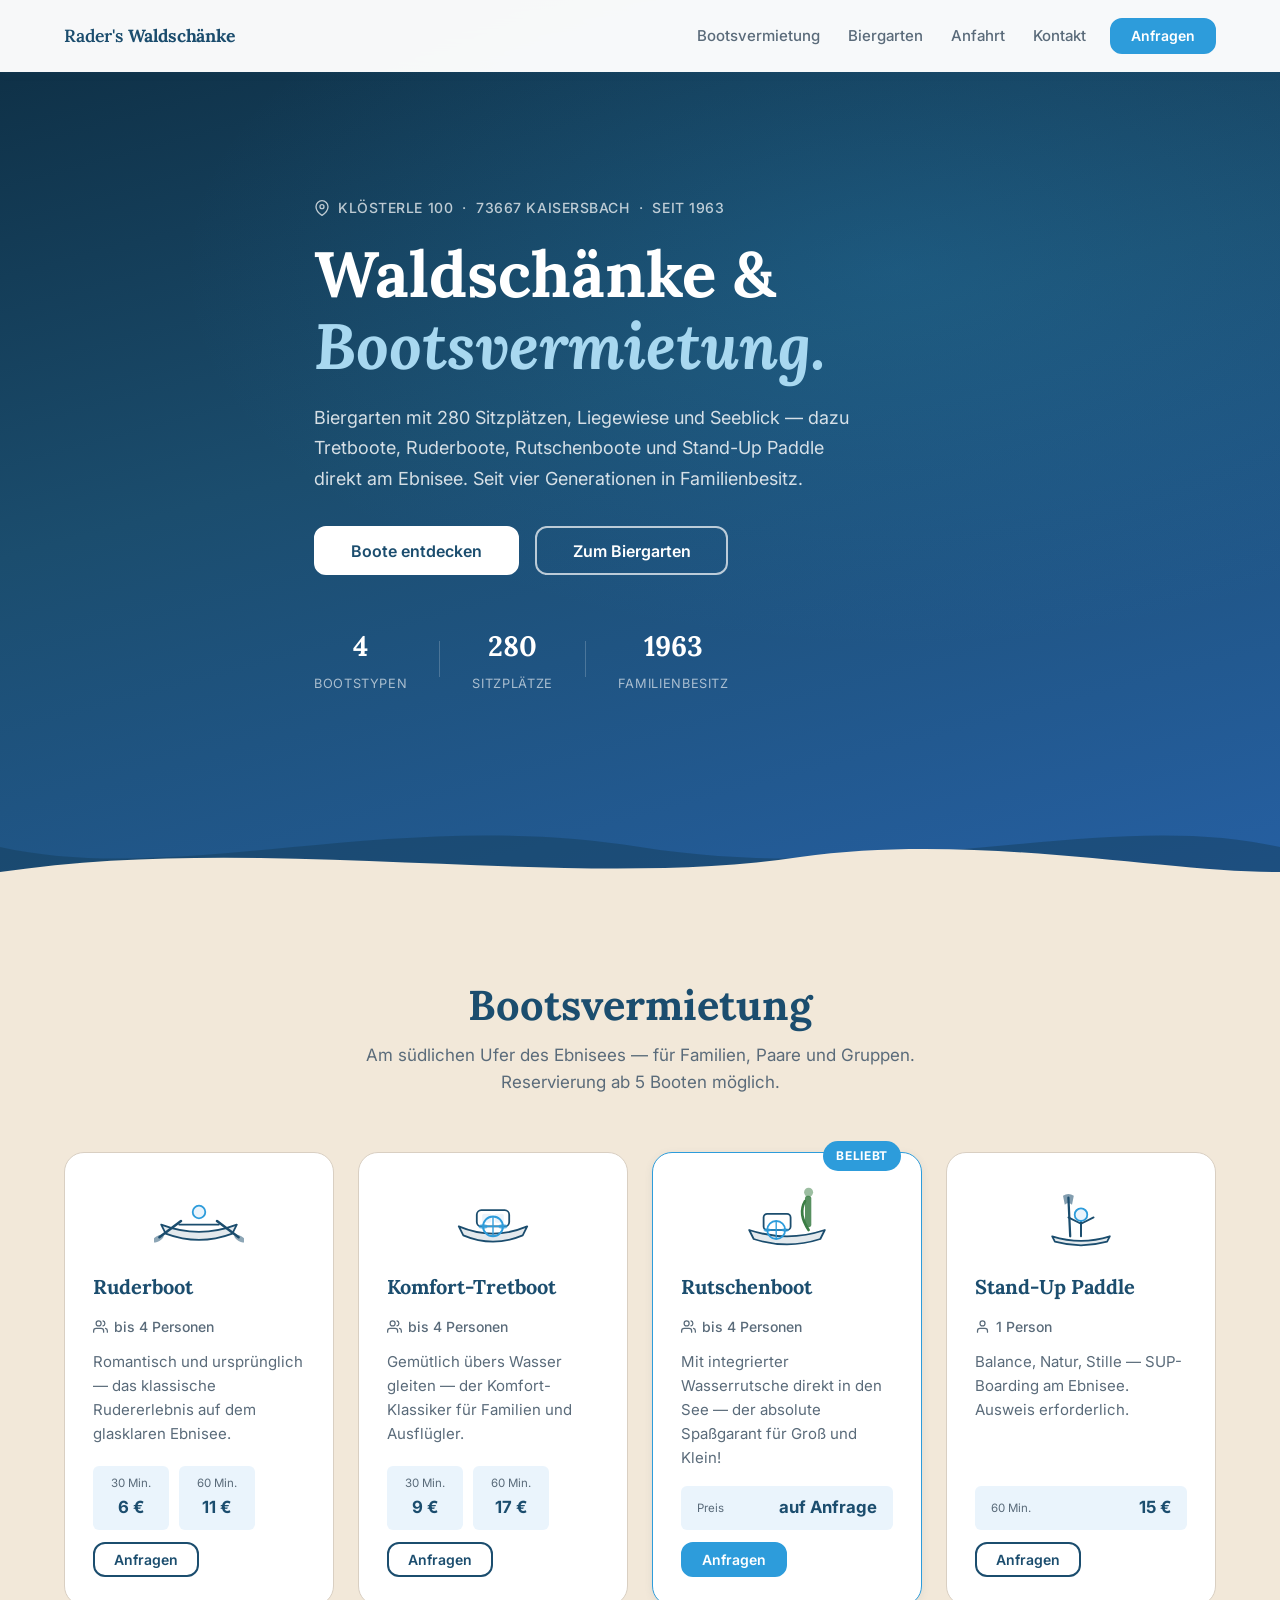
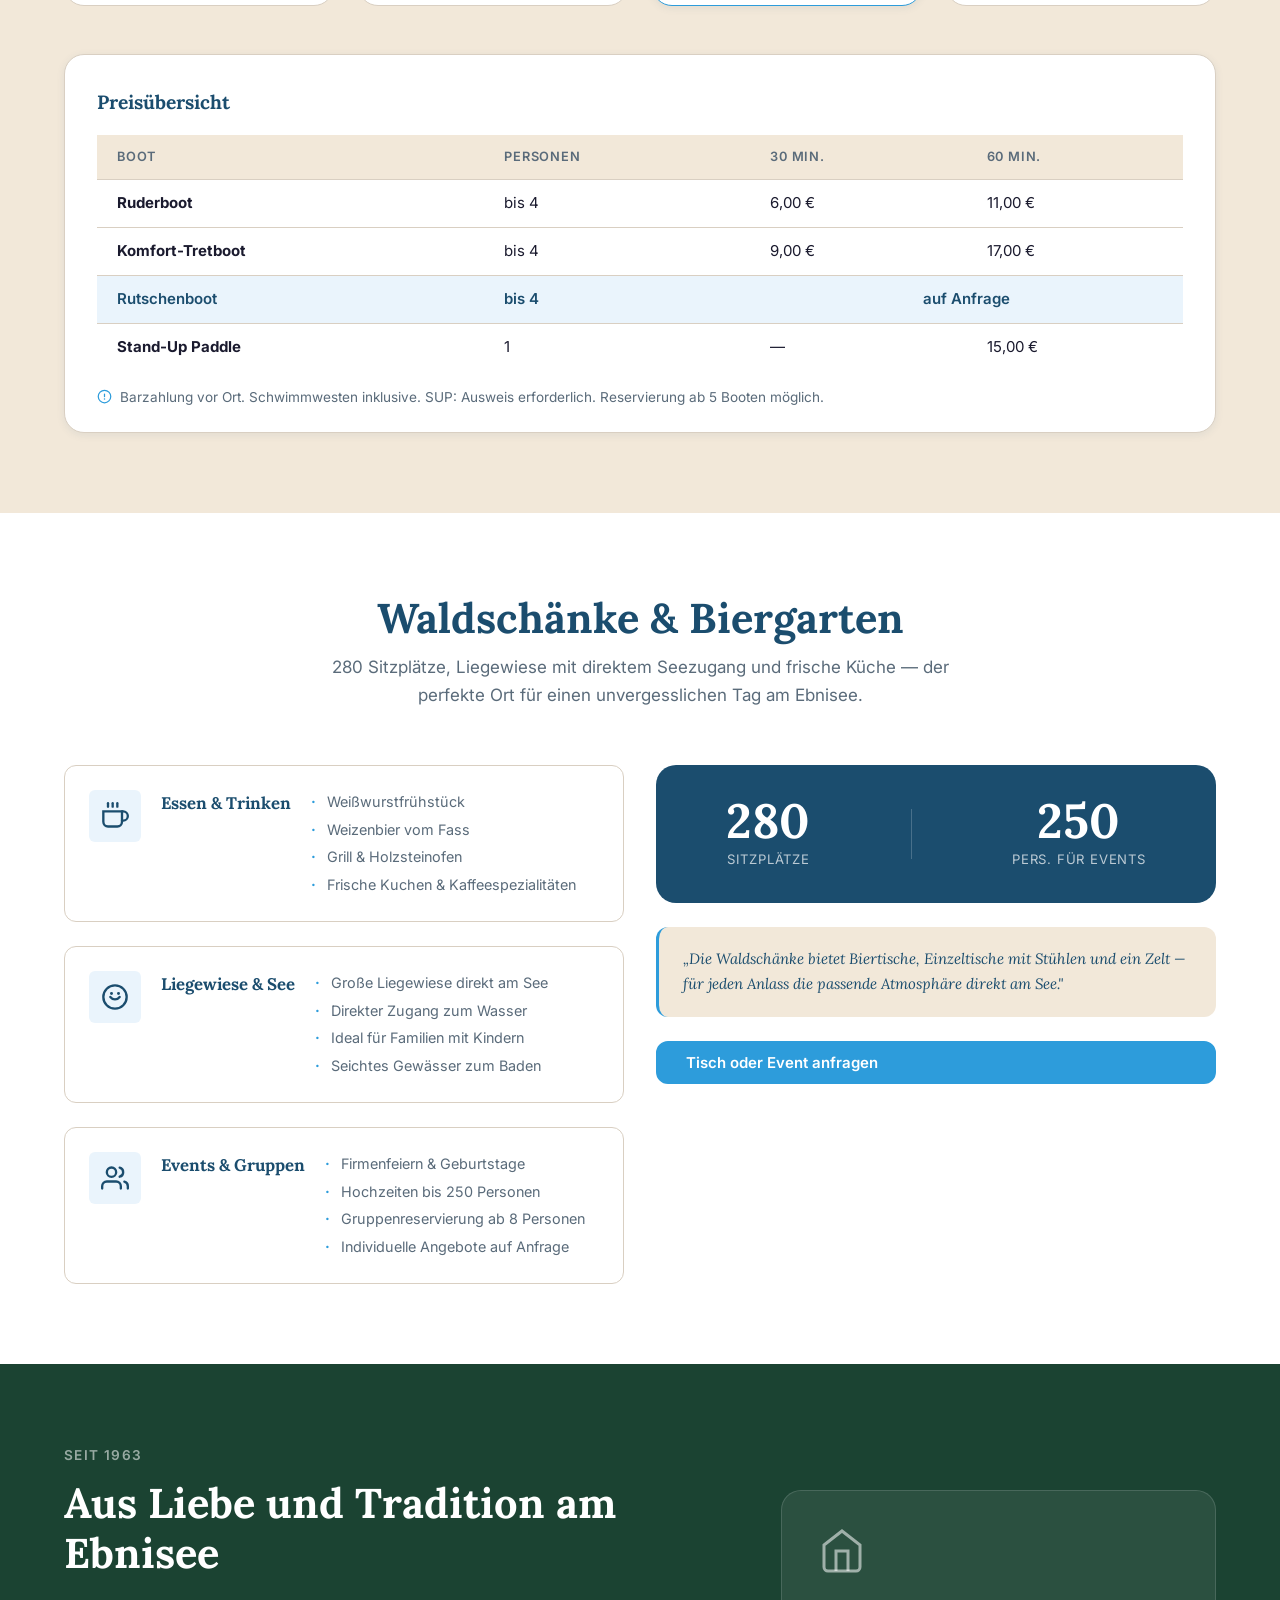
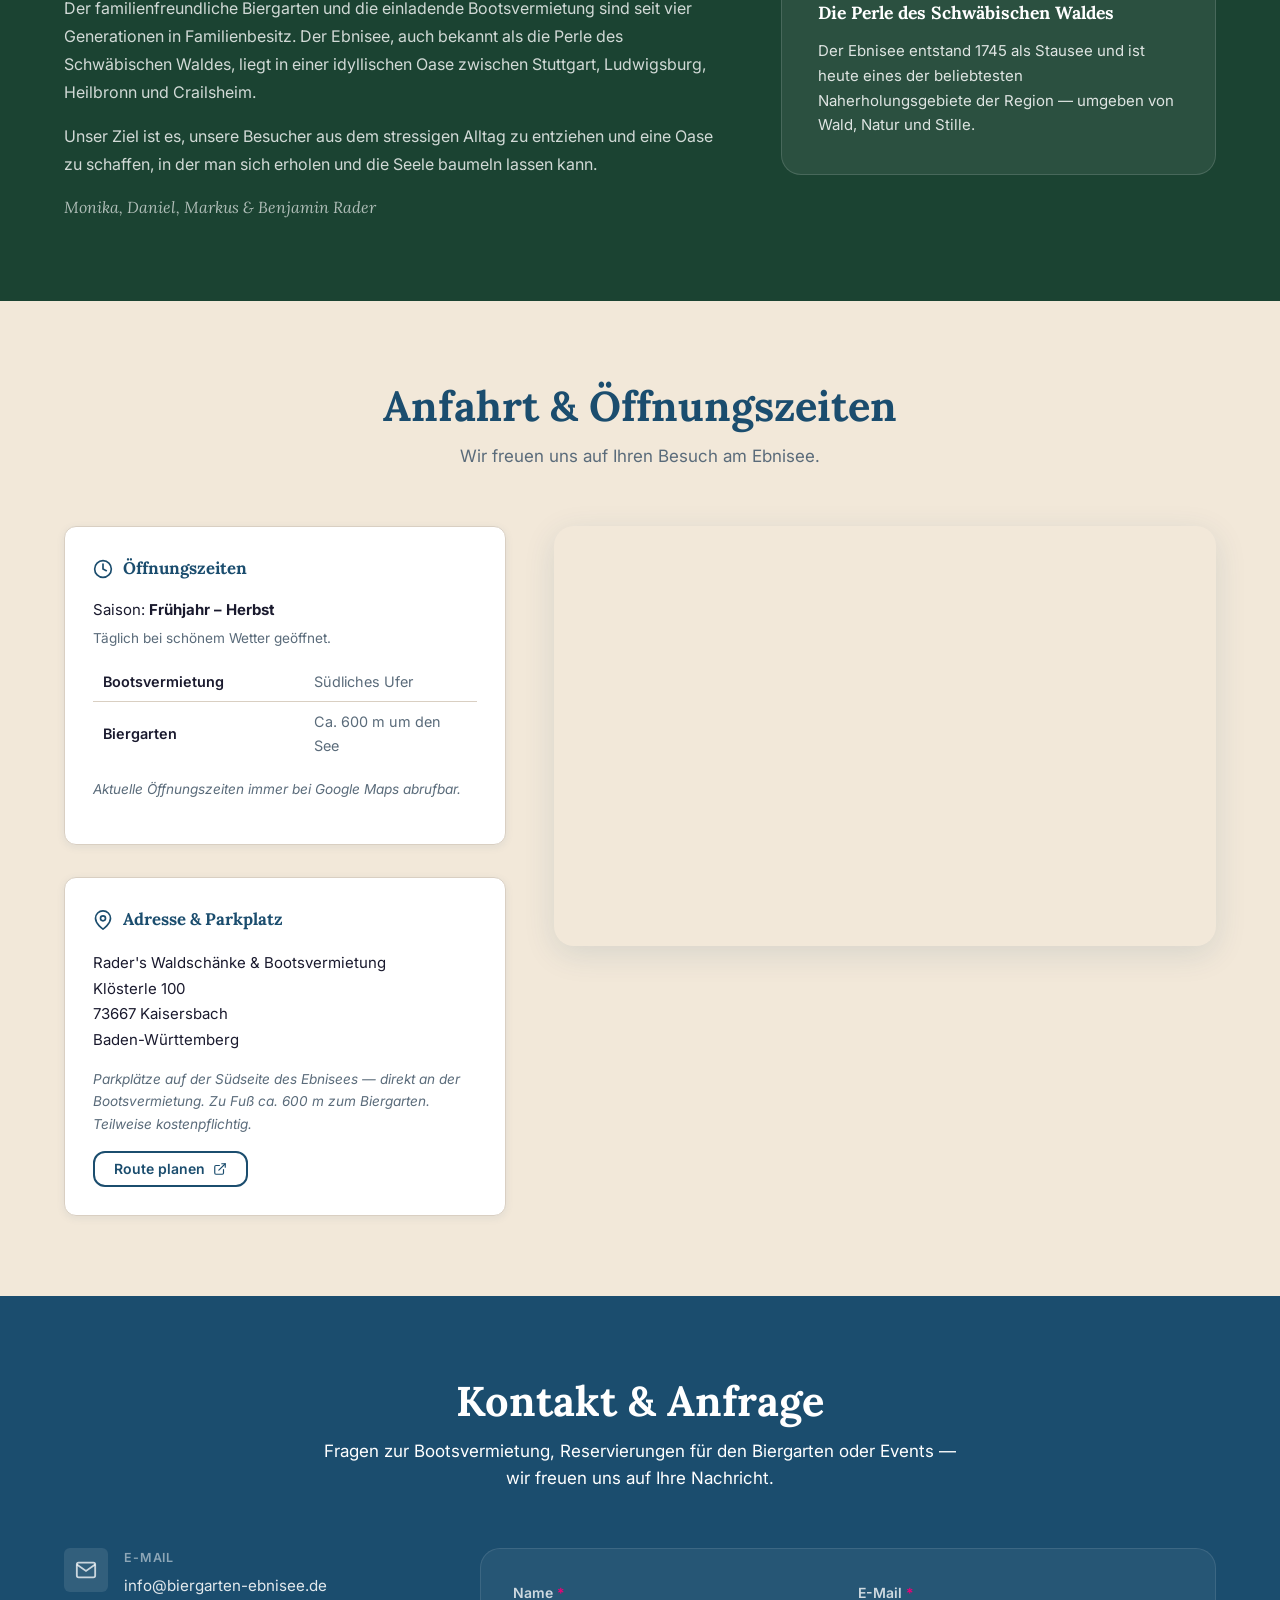
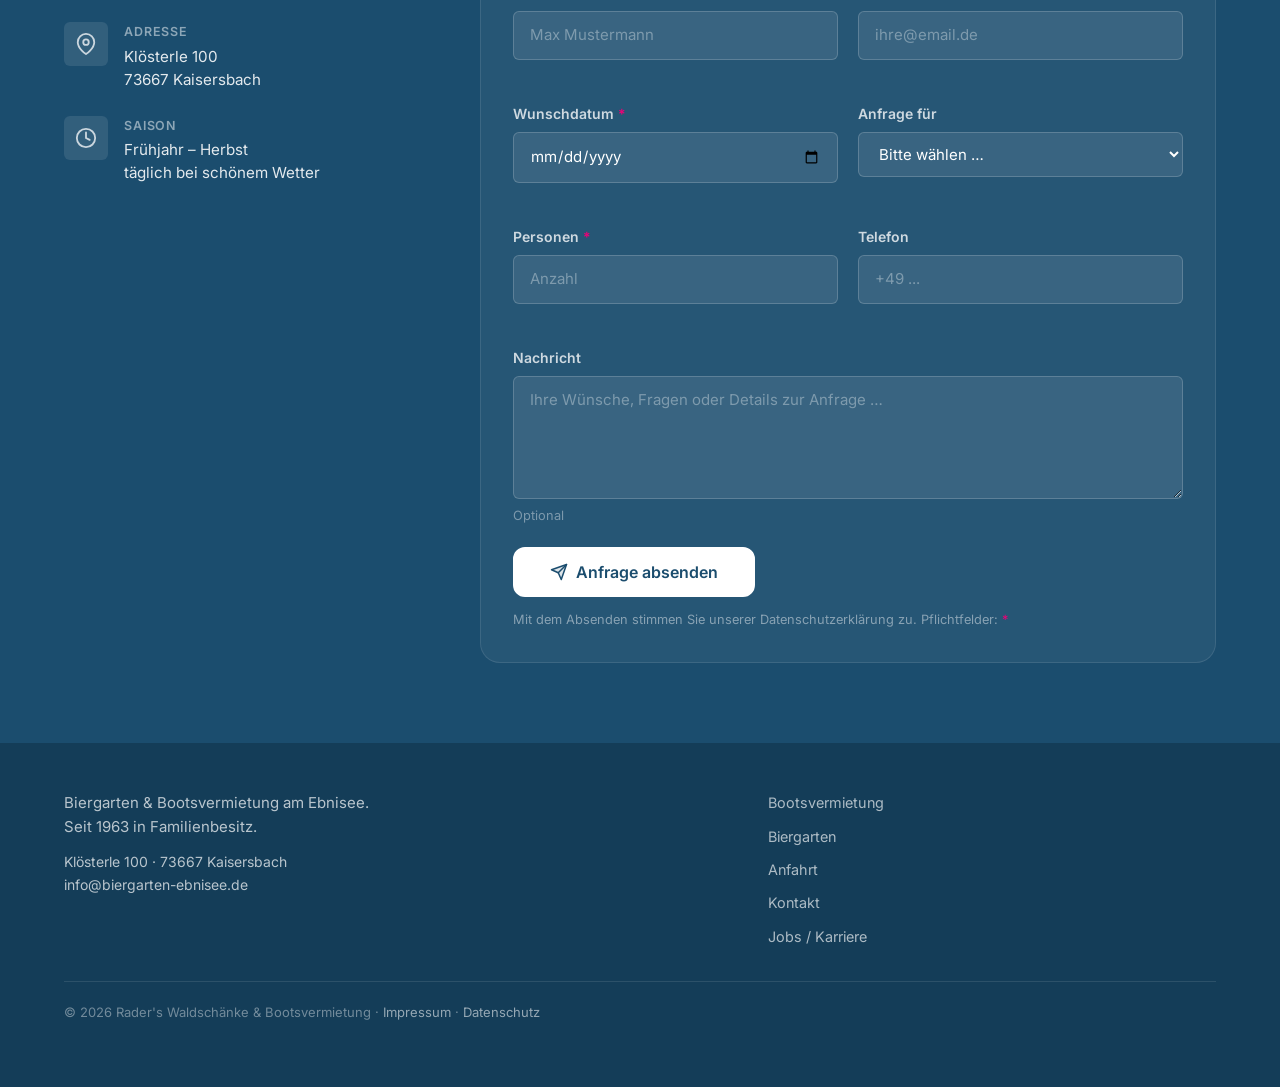
==== index.html @ 09e356d9 "Rebrand to Rader's Waldschaenke & Bootsvermietung with real business data - Update name, address (Kl" ====
<!DOCTYPE html>
<html lang="de">
<head>
  <meta charset="UTF-8">
  <meta name="viewport" content="width=device-width, initial-scale=1.0">
  <meta name="description" content="Rader's Waldschänke & Bootsvermietung am Ebnisee in Kaisersbach – Biergarten, Tretboote, Ruderboote, Rutschenboote und Stand-Up Paddle. Familienbesitz seit 1963.">
  <title>Rader's Waldschänke &amp; Bootsvermietung – Ebnisee Kaisersbach</title>

  <link rel="preconnect" href="https://fonts.googleapis.com">
  <link rel="preconnect" href="https://fonts.gstatic.com" crossorigin>
  <link href="https://fonts.googleapis.com/css2?family=Lora:ital,wght@0,400;0,600;0,700;1,400;1,600&family=Inter:wght@400;500;600&display=swap" rel="stylesheet">

  <link rel="stylesheet" href="css/style.css">

  <meta property="og:title" content="Rader's Waldschänke & Bootsvermietung am Ebnisee">
  <meta property="og:description" content="Biergarten, Tretboote, Ruderboote & SUP am Ebnisee. Seit 1963 in Familienbesitz.">
  <meta property="og:type" content="website">
</head>
<body>

  <a href="#main-content" class="skip-link">Zum Inhalt springen</a>

  <!-- ================================================
       NAVIGATION
       ================================================ -->
  <header id="main-nav" class="nav nav--transparent" role="banner">
    <div class="container nav__inner">

      <a href="#hero" class="nav__logo" aria-label="Rader's Waldschänke & Bootsvermietung – Startseite">
        <!-- Logo-Bild (wird weiß im Hero, normal im scrolled Nav) -->
        <img
          src="assets/images/logo.png"
          alt="Rader's Waldschänke &amp; Bootsvermietung am Ebnisee"
          class="nav__logo-img"
          onerror="this.style.display='none';document.querySelector('.nav__logo-fallback').style.display='block'"
        >
        <!-- Fallback-Text falls Logo-Datei noch nicht vorhanden -->
        <span class="nav__logo-fallback nav__logo-text">Rader's <strong>Waldschänke</strong></span>
      </a>

      <button id="nav-toggle" class="nav__toggle" aria-label="Navigation öffnen" aria-expanded="false" aria-controls="nav-menu">
        <span class="nav__toggle-bar"></span>
        <span class="nav__toggle-bar"></span>
        <span class="nav__toggle-bar"></span>
      </button>

      <nav id="nav-menu" class="nav__menu" aria-label="Hauptnavigation">
        <ul role="list">
          <li><a href="#bootsvermietung" class="nav__link">Bootsvermietung</a></li>
          <li><a href="#biergarten" class="nav__link">Biergarten</a></li>
          <li><a href="#anfahrt" class="nav__link">Anfahrt</a></li>
          <li><a href="#kontakt" class="nav__link">Kontakt</a></li>
          <li><a href="#kontakt" class="btn btn--primary btn--sm nav__cta">Anfragen</a></li>
        </ul>
      </nav>

    </div>
  </header>

  <main id="main-content">

    <!-- ================================================
         HERO
         ================================================ -->
    <section id="hero" class="hero" aria-label="Willkommen bei Rader's Waldschänke & Bootsvermietung">
      <div class="container hero__content">

        <p class="hero__eyebrow">
          <svg width="16" height="16" viewBox="0 0 24 24" fill="none" aria-hidden="true"><path d="M21 10c0 7-9 13-9 13s-9-6-9-13a9 9 0 0 1 18 0z" stroke="currentColor" stroke-width="2"/><circle cx="12" cy="10" r="3" stroke="currentColor" stroke-width="2"/></svg>
          Klösterle 100 &nbsp;·&nbsp; 73667 Kaisersbach &nbsp;·&nbsp; Seit 1963
        </p>

        <h1 class="hero__headline">
          Waldschänke &amp;<br>
          <em>Bootsvermietung.</em>
        </h1>

        <p class="hero__sub">
          Biergarten mit 280 Sitzplätzen, Liegewiese und Seeblick — dazu Tretboote,
          Ruderboote, Rutschenboote und Stand-Up Paddle direkt am Ebnisee.
          Seit vier Generationen in Familienbesitz.
        </p>

        <div class="hero__cta-group">
          <a href="#bootsvermietung" class="btn btn--white btn--lg">Boote entdecken</a>
          <a href="#biergarten" class="btn btn--outline-white btn--lg">Zum Biergarten</a>
        </div>

        <div class="hero__stats" aria-label="Highlights">
          <div class="hero__stat">
            <span class="hero__stat-num">4</span>
            <span class="hero__stat-label">Bootstypen</span>
          </div>
          <div class="hero__stat-divider" aria-hidden="true"></div>
          <div class="hero__stat">
            <span class="hero__stat-num">280</span>
            <span class="hero__stat-label">Sitzplätze</span>
          </div>
          <div class="hero__stat-divider" aria-hidden="true"></div>
          <div class="hero__stat">
            <span class="hero__stat-num">1963</span>
            <span class="hero__stat-label">Familienbesitz</span>
          </div>
        </div>
      </div>

      <div class="hero__wave" aria-hidden="true">
        <div class="wave-track">
          <svg class="wave-svg" viewBox="0 0 1440 110" preserveAspectRatio="none" xmlns="http://www.w3.org/2000/svg">
            <path fill="rgba(20,61,88,0.45)" d="M0,55 C200,95 440,15 720,55 C1000,95 1240,15 1440,55 L1440,110 L0,110 Z"/>
            <path fill="#F2E8D9" d="M0,80 C300,40 640,100 900,65 C1100,40 1320,82 1440,80 L1440,110 L0,110 Z"/>
          </svg>
          <svg class="wave-svg" viewBox="0 0 1440 110" preserveAspectRatio="none" xmlns="http://www.w3.org/2000/svg" aria-hidden="true">
            <path fill="rgba(20,61,88,0.45)" d="M0,55 C200,95 440,15 720,55 C1000,95 1240,15 1440,55 L1440,110 L0,110 Z"/>
            <path fill="#F2E8D9" d="M0,80 C300,40 640,100 900,65 C1100,40 1320,82 1440,80 L1440,110 L0,110 Z"/>
          </svg>
        </div>
      </div>
    </section>

    <!-- ================================================
         BOOTSVERMIETUNG & PREISE
         ================================================ -->
    <section id="bootsvermietung" class="section section--sand" aria-labelledby="boote-heading">
      <div class="container">

        <header class="section__header">
          <h2 id="boote-heading" class="section__title reveal">Bootsvermietung</h2>
          <p class="section__sub reveal">Am südlichen Ufer des Ebnisees — für Familien, Paare und Gruppen. Reservierung ab 5 Booten möglich.</p>
        </header>

        <ul class="boats-grid" role="list">

          <!-- Ruderboot -->
          <li class="boat-card reveal" aria-label="Ruderboot">
            <div class="boat-card__icon" aria-hidden="true">
              <svg viewBox="0 0 100 72" fill="none" xmlns="http://www.w3.org/2000/svg" width="90">
                <path d="M8 44 Q50 60 92 44 L87 54 Q50 68 13 54 Z" fill="#1B4D6E" fill-opacity="0.12" stroke="#1B4D6E" stroke-width="2" stroke-linejoin="round"/>
                <line x1="28" y1="44" x2="72" y2="44" stroke="#1B4D6E" stroke-width="2" stroke-linecap="round"/>
                <circle cx="50" cy="30" r="7" fill="#EAF4FC" stroke="#2D9CDB" stroke-width="2"/>
                <line x1="30" y1="40" x2="6" y2="58" stroke="#1B4D6E" stroke-width="2.8" stroke-linecap="round"/>
                <ellipse cx="4.5" cy="59.5" rx="7" ry="3" fill="#1B4D6E" fill-opacity="0.5" transform="rotate(-30 4.5 59.5)"/>
                <line x1="70" y1="40" x2="94" y2="58" stroke="#1B4D6E" stroke-width="2.8" stroke-linecap="round"/>
                <ellipse cx="95.5" cy="59.5" rx="7" ry="3" fill="#1B4D6E" fill-opacity="0.5" transform="rotate(30 95.5 59.5)"/>
              </svg>
            </div>
            <h3 class="boat-card__name">Ruderboot</h3>
            <p class="boat-card__capacity">
              <svg width="15" height="15" viewBox="0 0 24 24" fill="none" aria-hidden="true"><path d="M17 21v-2a4 4 0 0 0-4-4H5a4 4 0 0 0-4 4v2" stroke="currentColor" stroke-width="2" stroke-linecap="round"/><circle cx="9" cy="7" r="4" stroke="currentColor" stroke-width="2"/><path d="M23 21v-2a4 4 0 0 0-3-3.87M16 3.13a4 4 0 0 1 0 7.75" stroke="currentColor" stroke-width="2" stroke-linecap="round"/></svg>
              bis 4 Personen
            </p>
            <p class="boat-card__desc">Romantisch und ursprünglich — das klassische Rudererlebnis auf dem glasklaren Ebnisee.</p>
            <div class="boat-card__prices">
              <div class="price-chip"><span>30 Min.</span><strong>6 €</strong></div>
              <div class="price-chip"><span>60 Min.</span><strong>11 €</strong></div>
            </div>
            <a href="#kontakt" class="btn btn--outline btn--sm boat-card__cta">Anfragen</a>
          </li>

          <!-- Komfort-Tretboot -->
          <li class="boat-card reveal" aria-label="Komfort-Tretboot">
            <div class="boat-card__icon" aria-hidden="true">
              <svg viewBox="0 0 100 72" fill="none" xmlns="http://www.w3.org/2000/svg" width="90">
                <path d="M12 46 Q50 62 88 46 L83 56 Q50 70 17 56 Z" fill="#1B4D6E" fill-opacity="0.12" stroke="#1B4D6E" stroke-width="2" stroke-linejoin="round"/>
                <rect x="32" y="28" width="36" height="18" rx="5" fill="white" stroke="#1B4D6E" stroke-width="2"/>
                <rect x="38" y="32" width="10" height="10" rx="2" fill="#EAF4FC"/>
                <rect x="52" y="32" width="10" height="10" rx="2" fill="#EAF4FC"/>
                <circle cx="50" cy="46" r="11" stroke="#2D9CDB" stroke-width="2.2" fill="none"/>
                <line x1="50" y1="35" x2="50" y2="57" stroke="#2D9CDB" stroke-width="1.5"/>
                <line x1="39" y1="46" x2="61" y2="46" stroke="#2D9CDB" stroke-width="1.5"/>
                <ellipse cx="39" cy="46" rx="5" ry="2.5" fill="#2D9CDB" fill-opacity="0.7"/>
                <ellipse cx="61" cy="46" rx="5" ry="2.5" fill="#2D9CDB" fill-opacity="0.7"/>
              </svg>
            </div>
            <h3 class="boat-card__name">Komfort-Tretboot</h3>
            <p class="boat-card__capacity">
              <svg width="15" height="15" viewBox="0 0 24 24" fill="none" aria-hidden="true"><path d="M17 21v-2a4 4 0 0 0-4-4H5a4 4 0 0 0-4 4v2" stroke="currentColor" stroke-width="2" stroke-linecap="round"/><circle cx="9" cy="7" r="4" stroke="currentColor" stroke-width="2"/><path d="M23 21v-2a4 4 0 0 0-3-3.87M16 3.13a4 4 0 0 1 0 7.75" stroke="currentColor" stroke-width="2" stroke-linecap="round"/></svg>
              bis 4 Personen
            </p>
            <p class="boat-card__desc">Gemütlich übers Wasser gleiten — der Komfort-Klassiker für Familien und Ausflügler.</p>
            <div class="boat-card__prices">
              <div class="price-chip"><span>30 Min.</span><strong>9 €</strong></div>
              <div class="price-chip"><span>60 Min.</span><strong>17 €</strong></div>
            </div>
            <a href="#kontakt" class="btn btn--outline btn--sm boat-card__cta">Anfragen</a>
          </li>

          <!-- Rutschenboot (featured) -->
          <li class="boat-card boat-card--featured reveal" aria-label="Rutschenboot – beliebt">
            <span class="boat-card__badge">Beliebt</span>
            <div class="boat-card__icon" aria-hidden="true">
              <svg viewBox="0 0 100 72" fill="none" xmlns="http://www.w3.org/2000/svg" width="90">
                <path d="M8 50 Q50 64 92 50 L87 60 Q50 72 13 60 Z" fill="#1B4D6E" fill-opacity="0.12" stroke="#1B4D6E" stroke-width="2" stroke-linejoin="round"/>
                <rect x="24" y="32" width="30" height="18" rx="4" fill="white" stroke="#1B4D6E" stroke-width="2"/>
                <circle cx="38" cy="50" r="10" stroke="#2D9CDB" stroke-width="2" fill="none"/>
                <line x1="38" y1="40" x2="38" y2="60" stroke="#2D9CDB" stroke-width="1.5"/>
                <line x1="28" y1="50" x2="48" y2="50" stroke="#2D9CDB" stroke-width="1.5"/>
                <ellipse cx="28" cy="50" rx="4" ry="2" fill="#2D9CDB" fill-opacity="0.7"/>
                <ellipse cx="48" cy="50" rx="4" ry="2" fill="#2D9CDB" fill-opacity="0.7"/>
                <rect x="70" y="12" width="7" height="35" rx="3" fill="#3A7D44" fill-opacity="0.85"/>
                <path d="M70 18 Q62 32 74 50" stroke="#3A7D44" stroke-width="3" stroke-linecap="round" fill="none"/>
                <circle cx="74" cy="8" r="5" fill="#3A7D44" fill-opacity="0.5"/>
              </svg>
            </div>
            <h3 class="boat-card__name">Rutschenboot</h3>
            <p class="boat-card__capacity">
              <svg width="15" height="15" viewBox="0 0 24 24" fill="none" aria-hidden="true"><path d="M17 21v-2a4 4 0 0 0-4-4H5a4 4 0 0 0-4 4v2" stroke="currentColor" stroke-width="2" stroke-linecap="round"/><circle cx="9" cy="7" r="4" stroke="currentColor" stroke-width="2"/><path d="M23 21v-2a4 4 0 0 0-3-3.87M16 3.13a4 4 0 0 1 0 7.75" stroke="currentColor" stroke-width="2" stroke-linecap="round"/></svg>
              bis 4 Personen
            </p>
            <p class="boat-card__desc">Mit integrierter Wasserrutsche direkt in den See — der absolute Spaßgarant für Groß und Klein!</p>
            <div class="boat-card__prices">
              <div class="price-chip price-chip--wide"><span>Preis</span><strong>auf Anfrage</strong></div>
            </div>
            <a href="#kontakt" class="btn btn--primary btn--sm boat-card__cta">Anfragen</a>
          </li>

          <!-- Stand-Up Paddle -->
          <li class="boat-card reveal" aria-label="Stand-Up Paddle Board">
            <div class="boat-card__icon" aria-hidden="true">
              <svg viewBox="0 0 100 72" fill="none" xmlns="http://www.w3.org/2000/svg" width="90">
                <path d="M18 57 Q50 67 82 57 L79 63 Q50 71 21 63 Z" fill="#1B4D6E" fill-opacity="0.12" stroke="#1B4D6E" stroke-width="2" stroke-linejoin="round"/>
                <line x1="50" y1="40" x2="50" y2="57" stroke="#1B4D6E" stroke-width="2.2" stroke-linecap="round"/>
                <circle cx="50" cy="33" r="7" fill="#EAF4FC" stroke="#2D9CDB" stroke-width="2"/>
                <line x1="50" y1="43" x2="36" y2="36" stroke="#1B4D6E" stroke-width="2" stroke-linecap="round"/>
                <line x1="50" y1="43" x2="64" y2="36" stroke="#1B4D6E" stroke-width="2" stroke-linecap="round"/>
                <line x1="36" y1="14" x2="38" y2="57" stroke="#1B4D6E" stroke-width="2.5" stroke-linecap="round"/>
                <path d="M30 12 Q36 8 42 12 L40 22 Q36 18 32 22 Z" fill="#1B4D6E" fill-opacity="0.55"/>
              </svg>
            </div>
            <h3 class="boat-card__name">Stand-Up Paddle</h3>
            <p class="boat-card__capacity">
              <svg width="15" height="15" viewBox="0 0 24 24" fill="none" aria-hidden="true"><path d="M20 21v-2a4 4 0 0 0-4-4H8a4 4 0 0 0-4 4v2" stroke="currentColor" stroke-width="2" stroke-linecap="round"/><circle cx="12" cy="7" r="4" stroke="currentColor" stroke-width="2"/></svg>
              1 Person
            </p>
            <p class="boat-card__desc">Balance, Natur, Stille — SUP-Boarding am Ebnisee. Ausweis erforderlich.</p>
            <div class="boat-card__prices">
              <div class="price-chip price-chip--wide"><span>60 Min.</span><strong>15 €</strong></div>
            </div>
            <a href="#kontakt" class="btn btn--outline btn--sm boat-card__cta">Anfragen</a>
          </li>

        </ul>

        <!-- Preistabelle -->
        <div class="price-table-wrap reveal">
          <h3 class="price-table-heading">Preisübersicht</h3>
          <div class="price-table-scroll" role="region" aria-label="Preistabelle Bootsvermietung">
            <table class="price-table">
              <caption class="visually-hidden">Preise für alle Bootstypen</caption>
              <thead>
                <tr>
                  <th scope="col">Boot</th>
                  <th scope="col">Personen</th>
                  <th scope="col">30 Min.</th>
                  <th scope="col">60 Min.</th>
                </tr>
              </thead>
              <tbody>
                <tr>
                  <th scope="row">Ruderboot</th>
                  <td>bis 4</td>
                  <td>6,00 €</td>
                  <td>11,00 €</td>
                </tr>
                <tr>
                  <th scope="row">Komfort-Tretboot</th>
                  <td>bis 4</td>
                  <td>9,00 €</td>
                  <td>17,00 €</td>
                </tr>
                <tr class="price-table__featured">
                  <th scope="row">Rutschenboot</th>
                  <td>bis 4</td>
                  <td colspan="2" style="text-align:center">auf Anfrage</td>
                </tr>
                <tr>
                  <th scope="row">Stand-Up Paddle</th>
                  <td>1</td>
                  <td>—</td>
                  <td>15,00 €</td>
                </tr>
              </tbody>
            </table>
          </div>
          <p class="price-note">
            <svg width="15" height="15" viewBox="0 0 24 24" fill="none" aria-hidden="true"><circle cx="12" cy="12" r="10" stroke="currentColor" stroke-width="2"/><line x1="12" y1="8" x2="12" y2="12" stroke="currentColor" stroke-width="2" stroke-linecap="round"/><line x1="12" y1="16" x2="12" y2="16.01" stroke="currentColor" stroke-width="2.5" stroke-linecap="round"/></svg>
            Barzahlung vor Ort. Schwimmwesten inklusive. SUP: Ausweis erforderlich. Reservierung ab 5 Booten möglich.
          </p>
        </div>

      </div>
    </section>

    <!-- ================================================
         WALDSCHÄNKE / BIERGARTEN
         ================================================ -->
    <section id="biergarten" class="section section--white" aria-labelledby="biergarten-heading">
      <div class="container">

        <header class="section__header">
          <h2 id="biergarten-heading" class="section__title reveal">Waldschänke &amp; Biergarten</h2>
          <p class="section__sub reveal">280 Sitzplätze, Liegewiese mit direktem Seezugang und frische Küche — der perfekte Ort für einen unvergesslichen Tag am Ebnisee.</p>
        </header>

        <div class="biergarten-grid">

          <!-- Angebots-Karten -->
          <div class="biergarten-cards">

            <div class="feature-card reveal">
              <div class="feature-card__icon" aria-hidden="true">
                <svg width="28" height="28" viewBox="0 0 24 24" fill="none"><path d="M18 8h1a4 4 0 0 1 0 8h-1" stroke="currentColor" stroke-width="2" stroke-linecap="round"/><path d="M2 8h16v9a4 4 0 0 1-4 4H6a4 4 0 0 1-4-4V8z" stroke="currentColor" stroke-width="2"/><line x1="6" y1="1" x2="6" y2="4" stroke="currentColor" stroke-width="2" stroke-linecap="round"/><line x1="10" y1="1" x2="10" y2="4" stroke="currentColor" stroke-width="2" stroke-linecap="round"/><line x1="14" y1="1" x2="14" y2="4" stroke="currentColor" stroke-width="2" stroke-linecap="round"/></svg>
              </div>
              <h3 class="feature-card__title">Essen &amp; Trinken</h3>
              <ul class="feature-card__list">
                <li>Weißwurstfrühstück</li>
                <li>Weizenbier vom Fass</li>
                <li>Grill &amp; Holzsteinofen</li>
                <li>Frische Kuchen &amp; Kaffeespezialitäten</li>
              </ul>
            </div>

            <div class="feature-card reveal">
              <div class="feature-card__icon" aria-hidden="true">
                <svg width="28" height="28" viewBox="0 0 24 24" fill="none"><circle cx="12" cy="12" r="10" stroke="currentColor" stroke-width="2"/><path d="M8 12s1.5 2 4 2 4-2 4-2" stroke="currentColor" stroke-width="2" stroke-linecap="round"/><line x1="9" y1="9" x2="9.01" y2="9" stroke="currentColor" stroke-width="2.5" stroke-linecap="round"/><line x1="15" y1="9" x2="15.01" y2="9" stroke="currentColor" stroke-width="2.5" stroke-linecap="round"/></svg>
              </div>
              <h3 class="feature-card__title">Liegewiese &amp; See</h3>
              <ul class="feature-card__list">
                <li>Große Liegewiese direkt am See</li>
                <li>Direkter Zugang zum Wasser</li>
                <li>Ideal für Familien mit Kindern</li>
                <li>Seichtes Gewässer zum Baden</li>
              </ul>
            </div>

            <div class="feature-card reveal">
              <div class="feature-card__icon" aria-hidden="true">
                <svg width="28" height="28" viewBox="0 0 24 24" fill="none"><path d="M17 21v-2a4 4 0 0 0-4-4H5a4 4 0 0 0-4 4v2" stroke="currentColor" stroke-width="2" stroke-linecap="round"/><circle cx="9" cy="7" r="4" stroke="currentColor" stroke-width="2"/><path d="M23 21v-2a4 4 0 0 0-3-3.87M16 3.13a4 4 0 0 1 0 7.75" stroke="currentColor" stroke-width="2" stroke-linecap="round"/></svg>
              </div>
              <h3 class="feature-card__title">Events &amp; Gruppen</h3>
              <ul class="feature-card__list">
                <li>Firmenfeiern &amp; Geburtstage</li>
                <li>Hochzeiten bis 250 Personen</li>
                <li>Gruppenreservierung ab 8 Personen</li>
                <li>Individuelle Angebote auf Anfrage</li>
              </ul>
            </div>

          </div>

          <!-- Große Infokarte -->
          <div class="biergarten-info reveal">
            <div class="biergarten-highlight">
              <div class="biergarten-highlight__stat">
                <span class="biergarten-highlight__num">280</span>
                <span class="biergarten-highlight__label">Sitzplätze</span>
              </div>
              <div class="biergarten-highlight__divider" aria-hidden="true"></div>
              <div class="biergarten-highlight__stat">
                <span class="biergarten-highlight__num">250</span>
                <span class="biergarten-highlight__label">Pers. für Events</span>
              </div>
            </div>
            <blockquote class="biergarten-quote">
              <p>„Die Waldschänke bietet Biertische, Einzeltische mit Stühlen und ein Zelt — für jeden Anlass die passende Atmosphäre direkt am See."</p>
            </blockquote>
            <a href="#kontakt" class="btn btn--primary">Tisch oder Event anfragen</a>
          </div>

        </div>
      </div>
    </section>

    <!-- ================================================
         FAMILIE RADER / ÜBER UNS
         ================================================ -->
    <section id="familie" class="section section--green" aria-labelledby="familie-heading">
      <div class="container">
        <div class="familie-grid">
          <div class="familie-text reveal">
            <p class="familie-since">Seit 1963</p>
            <h2 id="familie-heading" class="section__title" style="color:#fff; text-align:left; margin-bottom:1rem;">Aus Liebe und Tradition am Ebnisee</h2>
            <p class="familie-desc">Der familienfreundliche Biergarten und die einladende Bootsvermietung sind seit vier Generationen in Familienbesitz. Der Ebnisee, auch bekannt als die Perle des Schwäbischen Waldes, liegt in einer idyllischen Oase zwischen Stuttgart, Ludwigsburg, Heilbronn und Crailsheim.</p>
            <p class="familie-desc">Unser Ziel ist es, unsere Besucher aus dem stressigen Alltag zu entziehen und eine Oase zu schaffen, in der man sich erholen und die Seele baumeln lassen kann.</p>
            <p class="familie-names">Monika, Daniel, Markus &amp; Benjamin Rader</p>
          </div>
          <div class="familie-lake reveal">
            <div class="lake-card">
              <div class="lake-card__icon" aria-hidden="true">
                <svg width="48" height="48" viewBox="0 0 24 24" fill="none"><path d="M3 9l9-7 9 7v11a2 2 0 0 1-2 2H5a2 2 0 0 1-2-2z" stroke="currentColor" stroke-width="1.5"/><polyline points="9 22 9 12 15 12 15 22" stroke="currentColor" stroke-width="1.5"/></svg>
              </div>
              <h3>Die Perle des Schwäbischen Waldes</h3>
              <p>Der Ebnisee entstand 1745 als Stausee und ist heute eines der beliebtesten Naherholungsgebiete der Region — umgeben von Wald, Natur und Stille.</p>
            </div>
          </div>
        </div>
      </div>
    </section>

    <!-- ================================================
         ANFAHRT & ÖFFNUNGSZEITEN
         ================================================ -->
    <section id="anfahrt" class="section section--sand" aria-labelledby="anfahrt-heading">
      <div class="container">

        <header class="section__header">
          <h2 id="anfahrt-heading" class="section__title reveal">Anfahrt &amp; Öffnungszeiten</h2>
          <p class="section__sub reveal">Wir freuen uns auf Ihren Besuch am Ebnisee.</p>
        </header>

        <div class="anfahrt-grid">

          <div class="anfahrt-info">

            <div class="info-block reveal">
              <h3 class="info-block__title">
                <svg width="20" height="20" viewBox="0 0 24 24" fill="none" aria-hidden="true"><circle cx="12" cy="12" r="10" stroke="currentColor" stroke-width="2"/><polyline points="12 6 12 12 16 14" stroke="currentColor" stroke-width="2" stroke-linecap="round"/></svg>
                Öffnungszeiten
              </h3>
              <p class="info-block__season">Saison: <strong>Frühjahr – Herbst</strong></p>
              <p class="info-block__note" style="margin-top:0; margin-bottom:0.75rem; font-style:normal; color: var(--color-text-light);">Täglich bei schönem Wetter geöffnet.</p>
              <table class="hours-table" aria-label="Öffnungszeiten">
                <tbody>
                  <tr>
                    <th scope="row">Bootsvermietung</th>
                    <td>Südliches Ufer</td>
                  </tr>
                  <tr>
                    <th scope="row">Biergarten</th>
                    <td>Ca. 600 m um den See</td>
                  </tr>
                </tbody>
              </table>
              <p class="info-block__note">Aktuelle Öffnungszeiten immer bei Google Maps abrufbar.</p>
            </div>

            <div class="info-block reveal">
              <h3 class="info-block__title">
                <svg width="20" height="20" viewBox="0 0 24 24" fill="none" aria-hidden="true"><path d="M21 10c0 7-9 13-9 13s-9-6-9-13a9 9 0 0 1 18 0z" stroke="currentColor" stroke-width="2"/><circle cx="12" cy="10" r="3" stroke="currentColor" stroke-width="2"/></svg>
                Adresse &amp; Parkplatz
              </h3>
              <address class="info-block__address">
                Rader's Waldschänke &amp; Bootsvermietung<br>
                Klösterle 100<br>
                73667 Kaisersbach<br>
                Baden-Württemberg
              </address>
              <p class="info-block__hint">Parkplätze auf der Südseite des Ebnisees — direkt an der Bootsvermietung. Zu Fuß ca. 600 m zum Biergarten. Teilweise kostenpflichtig.</p>
              <a href="https://www.openstreetmap.org/?mlat=48.8847&amp;mlon=9.6356#map=15/48.8847/9.6356"
                 class="btn btn--outline btn--sm"
                 target="_blank"
                 rel="noopener noreferrer"
                 aria-label="Route zum Ebnisee auf OpenStreetMap öffnen (neues Fenster)">
                Route planen
                <svg width="14" height="14" viewBox="0 0 24 24" fill="none" aria-hidden="true"><path d="M18 13v6a2 2 0 0 1-2 2H5a2 2 0 0 1-2-2V8a2 2 0 0 1 2-2h6" stroke="currentColor" stroke-width="2" stroke-linecap="round"/><polyline points="15 3 21 3 21 9" stroke="currentColor" stroke-width="2" stroke-linecap="round" stroke-linejoin="round"/><line x1="10" y1="14" x2="21" y2="3" stroke="currentColor" stroke-width="2" stroke-linecap="round"/></svg>
              </a>
            </div>

          </div>

          <div class="anfahrt-map reveal">
            <iframe
              title="Karte: Ebnisee, Kaisersbach"
              src="https://www.openstreetmap.org/export/embed.html?bbox=9.6106%2C48.8697%2C9.6606%2C48.8997&layer=mapnik&marker=48.8847%2C9.6356"
              width="100%"
              height="420"
              loading="lazy"
              referrerpolicy="no-referrer-when-downgrade"
              aria-label="OpenStreetMap: Lage des Ebnisee in Kaisersbach">
            </iframe>
          </div>

        </div>
      </div>
    </section>

    <!-- ================================================
         KONTAKT
         ================================================ -->
    <section id="kontakt" class="section section--blue" aria-labelledby="kontakt-heading">
      <div class="container">

        <header class="section__header section__header--light">
          <h2 id="kontakt-heading" class="section__title reveal">Kontakt &amp; Anfrage</h2>
          <p class="section__sub reveal">Fragen zur Bootsvermietung, Reservierungen für den Biergarten oder Events — wir freuen uns auf Ihre Nachricht.</p>
        </header>

        <div class="kontakt-grid">

          <div class="kontakt-sidebar reveal">
            <div class="contact-item">
              <span class="contact-item__icon" aria-hidden="true">
                <svg width="22" height="22" viewBox="0 0 24 24" fill="none"><path d="M4 4h16c1.1 0 2 .9 2 2v12c0 1.1-.9 2-2 2H4c-1.1 0-2-.9-2-2V6c0-1.1.9-2 2-2z" stroke="currentColor" stroke-width="2"/><polyline points="22,6 12,13 2,6" stroke="currentColor" stroke-width="2"/></svg>
              </span>
              <div>
                <p class="contact-item__label">E-Mail</p>
                <a href="mailto:info@biergarten-ebnisee.de" class="contact-item__value">info@biergarten-ebnisee.de</a>
              </div>
            </div>
            <div class="contact-item">
              <span class="contact-item__icon" aria-hidden="true">
                <svg width="22" height="22" viewBox="0 0 24 24" fill="none"><path d="M21 10c0 7-9 13-9 13s-9-6-9-13a9 9 0 0 1 18 0z" stroke="currentColor" stroke-width="2"/><circle cx="12" cy="10" r="3" stroke="currentColor" stroke-width="2"/></svg>
              </span>
              <div>
                <p class="contact-item__label">Adresse</p>
                <p class="contact-item__value">Klösterle 100<br>73667 Kaisersbach</p>
              </div>
            </div>
            <div class="contact-item">
              <span class="contact-item__icon" aria-hidden="true">
                <svg width="22" height="22" viewBox="0 0 24 24" fill="none"><circle cx="12" cy="12" r="10" stroke="currentColor" stroke-width="2"/><polyline points="12 6 12 12 16 14" stroke="currentColor" stroke-width="2" stroke-linecap="round"/></svg>
              </span>
              <div>
                <p class="contact-item__label">Saison</p>
                <p class="contact-item__value">Frühjahr – Herbst<br>täglich bei schönem Wetter</p>
              </div>
            </div>
          </div>

          <form id="contact-form" class="contact-form reveal" novalidate aria-label="Anfrage-Formular">

            <div class="form-row">
              <div class="form-group">
                <label for="f-name" class="form-label">Name <span aria-hidden="true" class="req">*</span></label>
                <input type="text" id="f-name" name="name" class="form-input" autocomplete="name" required aria-required="true" aria-describedby="f-name-error" placeholder="Max Mustermann">
                <span id="f-name-error" class="form-error" role="alert" aria-live="polite"></span>
              </div>
              <div class="form-group">
                <label for="f-email" class="form-label">E-Mail <span aria-hidden="true" class="req">*</span></label>
                <input type="email" id="f-email" name="email" class="form-input" autocomplete="email" required aria-required="true" aria-describedby="f-email-error" placeholder="ihre@email.de">
                <span id="f-email-error" class="form-error" role="alert" aria-live="polite"></span>
              </div>
            </div>

            <div class="form-row">
              <div class="form-group">
                <label for="f-date" class="form-label">Wunschdatum <span aria-hidden="true" class="req">*</span></label>
                <input type="date" id="f-date" name="date" class="form-input" required aria-required="true" aria-describedby="f-date-error">
                <span id="f-date-error" class="form-error" role="alert" aria-live="polite"></span>
              </div>
              <div class="form-group">
                <label for="f-boat" class="form-label">Anfrage für</label>
                <select id="f-boat" name="boat" class="form-input form-select">
                  <option value="" disabled selected>Bitte wählen …</option>
                  <option value="ruderboot">Ruderboot</option>
                  <option value="tretboot">Komfort-Tretboot</option>
                  <option value="rutsche">Rutschenboot</option>
                  <option value="sup">Stand-Up Paddle</option>
                  <option value="biergarten">Biergarten-Tisch</option>
                  <option value="event">Event / Feier</option>
                  <option value="mehrere">Mehrere Boote</option>
                </select>
              </div>
            </div>

            <div class="form-row">
              <div class="form-group">
                <label for="f-persons" class="form-label">Personen <span aria-hidden="true" class="req">*</span></label>
                <input type="number" id="f-persons" name="persons" class="form-input" min="1" max="250" required aria-required="true" aria-describedby="f-persons-error" placeholder="Anzahl">
                <span id="f-persons-error" class="form-error" role="alert" aria-live="polite"></span>
              </div>
              <div class="form-group">
                <label for="f-phone" class="form-label">Telefon</label>
                <input type="tel" id="f-phone" name="phone" class="form-input" autocomplete="tel" placeholder="+49 ...">
              </div>
            </div>

            <div class="form-group">
              <label for="f-message" class="form-label">Nachricht</label>
              <textarea id="f-message" name="message" class="form-input form-textarea" rows="4" placeholder="Ihre Wünsche, Fragen oder Details zur Anfrage …" aria-describedby="f-message-hint"></textarea>
              <span id="f-message-hint" class="form-hint">Optional</span>
            </div>

            <div class="visually-hidden" aria-hidden="true">
              <label for="f-website">Website (nicht ausfüllen)</label>
              <input type="text" id="f-website" name="website" tabindex="-1" autocomplete="off">
            </div>

            <div class="form-submit">
              <button type="submit" class="btn btn--white btn--lg" id="form-submit-btn">
                <svg width="18" height="18" viewBox="0 0 24 24" fill="none" aria-hidden="true"><line x1="22" y1="2" x2="11" y2="13" stroke="currentColor" stroke-width="2" stroke-linecap="round"/><polygon points="22 2 15 22 11 13 2 9 22 2" stroke="currentColor" stroke-width="2" stroke-linejoin="round" fill="currentColor" fill-opacity="0.15"/></svg>
                <span class="btn__text">Anfrage absenden</span>
              </button>
              <p class="form-privacy">Mit dem Absenden stimmen Sie unserer Datenschutzerklärung zu. Pflichtfelder: <span aria-hidden="true" class="req">*</span></p>
            </div>

            <div id="form-result" class="form-result" role="alert" aria-live="assertive" hidden></div>

          </form>

        </div>
      </div>
    </section>

  </main>

  <!-- ================================================
       FOOTER
       ================================================ -->
  <footer class="site-footer" role="contentinfo">
    <div class="container footer__inner">
      <div class="footer__brand">
        <img src="assets/images/logo.png" alt="Rader's Waldschänke & Bootsvermietung" class="footer__logo-img" onerror="this.style.display='none'">
        <p class="footer__tagline">Biergarten &amp; Bootsvermietung am Ebnisee.<br>Seit 1963 in Familienbesitz.</p>
        <address class="footer__address">
          Klösterle 100 · 73667 Kaisersbach<br>
          <a href="mailto:info@biergarten-ebnisee.de">info@biergarten-ebnisee.de</a>
        </address>
      </div>
      <nav class="footer__nav" aria-label="Footer-Navigation">
        <a href="#bootsvermietung">Bootsvermietung</a>
        <a href="#biergarten">Biergarten</a>
        <a href="#anfahrt">Anfahrt</a>
        <a href="#kontakt">Kontakt</a>
        <a href="mailto:bewerbung@biergarten-ebnisee.de">Jobs / Karriere</a>
      </nav>
      <p class="footer__legal">
        © <span id="footer-year"></span> Rader's Waldschänke &amp; Bootsvermietung ·
        <a href="#">Impressum</a> · <a href="#">Datenschutz</a>
      </p>
    </div>
  </footer>

  <script src="js/main.js"></script>
</body>
</html>
---- css/style.css ----
/* ============================================================
   RADER'S WALDSCHÄNKE & BOOTSVERMIETUNG — style.css
   ============================================================ */

/* ── Design Tokens ─────────────────────────────────────── */
:root {
  --color-primary:      #1B4D6E;
  --color-primary-dark: #143D58;
  --color-accent:       #2D9CDB;
  --color-accent-light: #EAF4FC;
  --color-sand:         #F2E8D9;
  --color-sand-dark:    #E8D9C0;
  --color-green:        #2D6A4F;
  --color-green-dark:   #1B4332;
  --color-white:        #FFFFFF;
  --color-text:         #1A1A2E;
  --color-text-light:   #5A6B7A;
  --color-border:       #D9CFC2;
  --color-error:        #C0392B;
  --color-success:      #27AE60;

  --radius-sm:  6px;
  --radius-md:  12px;
  --radius-lg:  20px;
  --radius-xl:  32px;

  --shadow-sm:  0 2px 8px rgba(27,77,110,0.08);
  --shadow-md:  0 8px 32px rgba(27,77,110,0.12);
  --shadow-lg:  0 16px 48px rgba(27,77,110,0.16);

  --nav-h: 72px;
  --section-py: 5rem;

  --transition: 0.25s ease;
}

/* ── Reset ─────────────────────────────────────────────── */
*, *::before, *::after { box-sizing: border-box; margin: 0; padding: 0; }
html { scroll-behavior: smooth; font-size: 16px; }
body {
  font-family: 'Inter', system-ui, sans-serif;
  color: var(--color-text);
  line-height: 1.65;
  background: var(--color-white);
  -webkit-font-smoothing: antialiased;
}
img { display: block; max-width: 100%; height: auto; }
a  { color: inherit; text-decoration: none; }
ul { list-style: none; }
address { font-style: normal; }
button, input, select, textarea { font: inherit; }
[hidden] { display: none !important; }

/* ── Accessibility ─────────────────────────────────────── */
.skip-link {
  position: absolute;
  top: -100%;
  left: 1rem;
  background: var(--color-primary);
  color: #fff;
  padding: 0.5rem 1rem;
  border-radius: var(--radius-sm);
  font-weight: 600;
  font-size: 0.875rem;
  z-index: 9999;
  transition: top 0.2s;
}
.skip-link:focus { top: 0.75rem; }

.visually-hidden {
  position: absolute;
  width: 1px; height: 1px;
  padding: 0; margin: -1px;
  overflow: hidden;
  clip: rect(0,0,0,0);
  white-space: nowrap;
  border: 0;
}

:focus-visible {
  outline: 3px solid var(--color-accent);
  outline-offset: 3px;
  border-radius: 2px;
}

/* ── Layout ────────────────────────────────────────────── */
.container {
  width: 100%;
  max-width: 1200px;
  margin: 0 auto;
  padding: 0 1.5rem;
}

/* ── Buttons ───────────────────────────────────────────── */
.btn {
  display: inline-flex;
  align-items: center;
  gap: 0.5rem;
  padding: 0.75rem 1.75rem;
  border-radius: var(--radius-md);
  font-weight: 600;
  font-size: 0.9375rem;
  cursor: pointer;
  transition: background var(--transition), color var(--transition),
              box-shadow var(--transition), transform var(--transition),
              border-color var(--transition);
  border: 2px solid transparent;
  text-decoration: none;
  line-height: 1;
}
.btn:hover  { transform: translateY(-1px); }
.btn:active { transform: translateY(0); }

.btn--primary {
  background: var(--color-accent);
  color: #fff;
  border-color: var(--color-accent);
}
.btn--primary:hover { background: #2185b8; border-color: #2185b8; }

.btn--outline {
  background: transparent;
  color: var(--color-primary);
  border-color: var(--color-primary);
}
.btn--outline:hover { background: var(--color-accent-light); }

.btn--white {
  background: var(--color-white);
  color: var(--color-primary);
  border-color: var(--color-white);
}
.btn--white:hover { background: var(--color-sand); }

.btn--outline-white {
  background: transparent;
  color: var(--color-white);
  border-color: rgba(255,255,255,0.7);
}
.btn--outline-white:hover { background: rgba(255,255,255,0.12); border-color: #fff; }

.btn--lg  { padding: 0.9rem 2.2rem; font-size: 1rem; }
.btn--sm  { padding: 0.55rem 1.2rem; font-size: 0.875rem; }

/* ── Navigation ────────────────────────────────────────── */
.nav {
  position: fixed;
  top: 0; left: 0; right: 0;
  z-index: 1000;
  height: var(--nav-h);
  transition: background var(--transition), box-shadow var(--transition);
}

.nav--transparent { background: transparent; }

.nav--scrolled {
  background: rgba(255,255,255,0.97);
  backdrop-filter: blur(16px);
  -webkit-backdrop-filter: blur(16px);
  box-shadow: 0 1px 0 rgba(27,77,110,0.08), var(--shadow-sm);
}

.nav__inner {
  display: flex;
  align-items: center;
  justify-content: space-between;
  height: 100%;
  gap: 1.5rem;
}

/* Logo */
.nav__logo {
  display: flex;
  align-items: center;
  gap: 0.6rem;
  flex-shrink: 0;
}

.nav__logo-img {
  height: 48px;
  width: auto;
  object-fit: contain;
  transition: filter var(--transition);
}

/* White filter on transparent nav (hero) */
.nav--transparent .nav__logo-img { filter: brightness(0) invert(1); }
.nav--scrolled   .nav__logo-img  { filter: none; }

/* Fallback text (if image fails to load) */
.nav__logo-fallback {
  display: none;
  font-family: 'Lora', serif;
  font-size: 1.1rem;
  font-weight: 600;
  color: var(--color-white);
  letter-spacing: -0.01em;
  transition: color var(--transition);
}
.nav__logo-fallback strong { font-weight: 700; }
.nav--scrolled .nav__logo-fallback { color: var(--color-primary); }
.nav__logo-text { font-family: 'Lora', serif; }

/* Hamburger */
.nav__toggle {
  display: none;
  flex-direction: column;
  justify-content: center;
  gap: 5px;
  background: transparent;
  border: none;
  cursor: pointer;
  padding: 10px;
  min-width: 44px;
  min-height: 44px;
  border-radius: var(--radius-sm);
}
.nav__toggle-bar {
  display: block;
  width: 22px;
  height: 2px;
  background: var(--color-white);
  border-radius: 2px;
  transition: transform var(--transition), opacity var(--transition),
              background var(--transition);
}
.nav--scrolled .nav__toggle-bar { background: var(--color-primary); }

/* Nav links */
.nav__menu ul {
  display: flex;
  align-items: center;
  gap: 0.25rem;
  list-style: none;
}

.nav__link {
  display: block;
  padding: 0.5rem 0.75rem;
  border-radius: var(--radius-sm);
  font-weight: 500;
  font-size: 0.9375rem;
  color: rgba(255,255,255,0.92);
  transition: color var(--transition), background var(--transition);
}
.nav__link:hover,
.nav__link--active { color: #fff; background: rgba(255,255,255,0.12); }

.nav--scrolled .nav__link             { color: var(--color-text-light); }
.nav--scrolled .nav__link:hover,
.nav--scrolled .nav__link--active     { color: var(--color-primary); background: var(--color-accent-light); }

.nav__cta { margin-left: 0.5rem; }

/* ── Hero ───────────────────────────────────────────────── */
.hero {
  position: relative;
  min-height: 100vh;
  display: flex;
  align-items: center;
  background:
    linear-gradient(165deg, #0d2d42 0%, var(--color-primary) 45%, #2660a4 100%);
  overflow: hidden;
  padding-top: var(--nav-h);
}

.hero::before {
  content: '';
  position: absolute;
  inset: 0;
  background:
    radial-gradient(ellipse 80% 60% at 70% 30%, rgba(45,156,219,0.18) 0%, transparent 70%);
  pointer-events: none;
}

.hero__content {
  position: relative;
  z-index: 2;
  padding: 5rem 1.5rem 10rem;
  max-width: 700px;
}

.hero__eyebrow {
  display: flex;
  align-items: center;
  gap: 0.5rem;
  color: rgba(255,255,255,0.72);
  font-size: 0.875rem;
  font-weight: 500;
  letter-spacing: 0.04em;
  text-transform: uppercase;
  margin-bottom: 1.25rem;
}

.hero__headline {
  font-family: 'Lora', serif;
  font-size: clamp(2.4rem, 6vw, 4rem);
  font-weight: 700;
  line-height: 1.12;
  color: #fff;
  margin-bottom: 1.25rem;
}
.hero__headline em {
  font-style: italic;
  color: #a8d8f0;
}

.hero__sub {
  font-size: 1.125rem;
  color: rgba(255,255,255,0.82);
  line-height: 1.7;
  max-width: 560px;
  margin-bottom: 2rem;
}

.hero__cta-group {
  display: flex;
  flex-wrap: wrap;
  gap: 1rem;
  margin-bottom: 3rem;
}

.hero__stats {
  display: flex;
  align-items: center;
  gap: 2rem;
}
.hero__stat { text-align: center; }
.hero__stat-num {
  display: block;
  font-family: 'Lora', serif;
  font-size: 1.75rem;
  font-weight: 700;
  color: #fff;
}
.hero__stat-label {
  font-size: 0.8rem;
  color: rgba(255,255,255,0.62);
  letter-spacing: 0.05em;
  text-transform: uppercase;
}
.hero__stat-divider {
  width: 1px;
  height: 36px;
  background: rgba(255,255,255,0.2);
  flex-shrink: 0;
}

/* Wave animation */
.hero__wave {
  position: absolute;
  bottom: -2px;
  left: 0;
  width: 100%;
  overflow: hidden;
  line-height: 0;
  z-index: 3;
}
.wave-track {
  display: flex;
  width: 200%;
  animation: waveScroll 9s linear infinite;
}
.wave-svg {
  width: 50%;
  height: 110px;
  flex-shrink: 0;
}
@keyframes waveScroll {
  from { transform: translateX(0); }
  to   { transform: translateX(-50%); }
}
@media (prefers-reduced-motion: reduce) {
  .wave-track { animation: none; }
}

/* ── Section Shared ────────────────────────────────────── */
.section { padding: var(--section-py) 0; }
.section--sand  { background: var(--color-sand); }
.section--white { background: var(--color-white); }
.section--blue  { background: var(--color-primary); }
.section--green { background: var(--color-green-dark); }

.section__header {
  text-align: center;
  margin-bottom: 3.5rem;
  max-width: 640px;
  margin-left: auto;
  margin-right: auto;
}
.section__header--light .section__title,
.section__header--light .section__sub { color: #fff; }

.section__title {
  font-family: 'Lora', serif;
  font-size: clamp(1.8rem, 4vw, 2.6rem);
  font-weight: 700;
  color: var(--color-primary);
  line-height: 1.2;
  margin-bottom: 0.75rem;
}
.section__sub {
  font-size: 1.0625rem;
  color: var(--color-text-light);
  line-height: 1.6;
}

/* ── Scroll reveal ─────────────────────────────────────── */
.reveal {
  opacity: 0;
  transform: translateY(24px);
  transition: opacity 0.55s ease, transform 0.55s ease;
}
.reveal--visible {
  opacity: 1;
  transform: translateY(0);
}

/* ── Boat Cards ────────────────────────────────────────── */
.boats-grid {
  display: grid;
  grid-template-columns: repeat(auto-fit, minmax(240px, 1fr));
  gap: 1.5rem;
  margin-bottom: 3rem;
}

.boat-card {
  position: relative;
  background: var(--color-white);
  border: 1.5px solid var(--color-border);
  border-radius: var(--radius-lg);
  padding: 2rem 1.75rem 1.75rem;
  display: flex;
  flex-direction: column;
  gap: 0.75rem;
  transition: box-shadow var(--transition), transform var(--transition), border-color var(--transition);
}
.boat-card:hover {
  box-shadow: var(--shadow-md);
  transform: translateY(-4px);
  border-color: var(--color-accent);
}
.boat-card--featured {
  border-color: var(--color-accent);
  box-shadow: var(--shadow-sm);
}

.boat-card__badge {
  position: absolute;
  top: -12px;
  right: 1.25rem;
  background: var(--color-accent);
  color: #fff;
  font-size: 0.75rem;
  font-weight: 700;
  letter-spacing: 0.06em;
  text-transform: uppercase;
  padding: 0.3rem 0.8rem;
  border-radius: 20px;
}

.boat-card__icon {
  display: flex;
  justify-content: center;
  margin-bottom: 0.5rem;
}

.boat-card__name {
  font-family: 'Lora', serif;
  font-size: 1.25rem;
  font-weight: 700;
  color: var(--color-primary);
}

.boat-card__capacity {
  display: flex;
  align-items: center;
  gap: 0.4rem;
  font-size: 0.875rem;
  color: var(--color-text-light);
  font-weight: 500;
}

.boat-card__desc {
  font-size: 0.9375rem;
  color: var(--color-text-light);
  line-height: 1.6;
  flex: 1;
}

.boat-card__prices {
  display: flex;
  gap: 0.6rem;
  flex-wrap: wrap;
  margin-top: 0.25rem;
}

.price-chip {
  background: var(--color-accent-light);
  border-radius: var(--radius-sm);
  padding: 0.5rem 0.85rem;
  display: flex;
  flex-direction: column;
  align-items: center;
  gap: 0.1rem;
  min-width: 76px;
}
.price-chip span { font-size: 0.72rem; color: var(--color-text-light); }
.price-chip strong { font-size: 1.05rem; font-weight: 700; color: var(--color-primary); }
.price-chip--wide {
  min-width: auto;
  flex: 1;
  flex-direction: row;
  justify-content: space-between;
  padding: 0.5rem 1rem;
}

.boat-card__cta { margin-top: auto; align-self: flex-start; }

/* ── Price Table ───────────────────────────────────────── */
.price-table-wrap {
  background: var(--color-white);
  border-radius: var(--radius-lg);
  padding: 2rem 2rem 1.5rem;
  box-shadow: var(--shadow-sm);
  border: 1.5px solid var(--color-border);
}
.price-table-heading {
  font-family: 'Lora', serif;
  font-size: 1.2rem;
  font-weight: 700;
  color: var(--color-primary);
  margin-bottom: 1rem;
}
.price-table-scroll { overflow-x: auto; -webkit-overflow-scrolling: touch; }

.price-table {
  width: 100%;
  border-collapse: collapse;
  font-size: 0.9375rem;
  min-width: 420px;
}
.price-table th, .price-table td {
  padding: 0.7rem 1.25rem;
  text-align: left;
  border-bottom: 1px solid var(--color-border);
}
.price-table thead th {
  font-weight: 600;
  color: var(--color-text-light);
  font-size: 0.8rem;
  letter-spacing: 0.06em;
  text-transform: uppercase;
  background: var(--color-sand);
}
.price-table tbody tr:last-child td,
.price-table tbody tr:last-child th { border-bottom: none; }
.price-table__featured th,
.price-table__featured td {
  background: var(--color-accent-light);
  font-weight: 600;
  color: var(--color-primary);
}

.price-note {
  display: flex;
  align-items: flex-start;
  gap: 0.5rem;
  margin-top: 1rem;
  font-size: 0.85rem;
  color: var(--color-text-light);
  line-height: 1.5;
}
.price-note svg { flex-shrink: 0; margin-top: 0.1rem; color: var(--color-accent); }

/* ── Biergarten Section ────────────────────────────────── */
.biergarten-grid {
  display: grid;
  grid-template-columns: 1fr 1fr;
  gap: 2rem;
  align-items: start;
}
.biergarten-cards {
  display: flex;
  flex-direction: column;
  gap: 1.5rem;
}

.feature-card {
  background: var(--color-white);
  border: 1.5px solid var(--color-border);
  border-radius: var(--radius-md);
  padding: 1.5rem;
  display: flex;
  gap: 1.25rem;
  align-items: flex-start;
  transition: box-shadow var(--transition), border-color var(--transition);
}
.feature-card:hover { box-shadow: var(--shadow-sm); border-color: var(--color-accent); }

.feature-card__icon {
  width: 52px;
  height: 52px;
  background: var(--color-accent-light);
  border-radius: var(--radius-sm);
  display: flex;
  align-items: center;
  justify-content: center;
  flex-shrink: 0;
  color: var(--color-primary);
}

.feature-card__title {
  font-family: 'Lora', serif;
  font-size: 1.05rem;
  font-weight: 700;
  color: var(--color-primary);
  margin-bottom: 0.5rem;
}

.feature-card__list {
  list-style: none;
  display: flex;
  flex-direction: column;
  gap: 0.25rem;
}
.feature-card__list li {
  font-size: 0.9rem;
  color: var(--color-text-light);
  padding-left: 1rem;
  position: relative;
}
.feature-card__list li::before {
  content: '·';
  position: absolute;
  left: 0;
  color: var(--color-accent);
  font-weight: 700;
}

.biergarten-info {
  position: sticky;
  top: calc(var(--nav-h) + 1rem);
  display: flex;
  flex-direction: column;
  gap: 1.5rem;
}

.biergarten-highlight {
  background: var(--color-primary);
  color: #fff;
  border-radius: var(--radius-lg);
  padding: 2rem;
  display: flex;
  align-items: center;
  justify-content: space-around;
  gap: 1.5rem;
}
.biergarten-highlight__stat { text-align: center; }
.biergarten-highlight__num {
  display: block;
  font-family: 'Lora', serif;
  font-size: 3rem;
  font-weight: 700;
  color: #fff;
  line-height: 1;
}
.biergarten-highlight__label {
  font-size: 0.82rem;
  color: rgba(255,255,255,0.7);
  text-transform: uppercase;
  letter-spacing: 0.06em;
}
.biergarten-highlight__divider {
  width: 1px;
  height: 50px;
  background: rgba(255,255,255,0.2);
  flex-shrink: 0;
}

.biergarten-quote {
  background: var(--color-sand);
  border-left: 3px solid var(--color-accent);
  border-radius: var(--radius-md);
  padding: 1.25rem 1.5rem;
}
.biergarten-quote p {
  font-family: 'Lora', serif;
  font-style: italic;
  color: var(--color-primary);
  font-size: 0.9375rem;
  line-height: 1.65;
}

/* ── Familie Section ───────────────────────────────────── */
.familie-grid {
  display: grid;
  grid-template-columns: 3fr 2fr;
  gap: 4rem;
  align-items: center;
}

.familie-since {
  font-size: 0.85rem;
  font-weight: 600;
  letter-spacing: 0.1em;
  text-transform: uppercase;
  color: rgba(255,255,255,0.55);
  margin-bottom: 0.75rem;
}

.familie-desc {
  color: rgba(255,255,255,0.8);
  font-size: 1rem;
  line-height: 1.75;
  margin-bottom: 1rem;
}

.familie-names {
  font-family: 'Lora', serif;
  font-style: italic;
  color: rgba(255,255,255,0.65);
  font-size: 1rem;
  margin-top: 0.5rem;
}

.lake-card {
  background: rgba(255,255,255,0.07);
  border: 1.5px solid rgba(255,255,255,0.14);
  border-radius: var(--radius-lg);
  padding: 2.25rem;
  color: rgba(255,255,255,0.85);
}
.lake-card__icon {
  color: rgba(255,255,255,0.55);
  margin-bottom: 1rem;
}
.lake-card h3 {
  font-family: 'Lora', serif;
  font-size: 1.1rem;
  font-weight: 700;
  color: #fff;
  margin-bottom: 0.75rem;
}
.lake-card p {
  font-size: 0.9375rem;
  line-height: 1.65;
}

/* ── Anfahrt ───────────────────────────────────────────── */
.anfahrt-grid {
  display: grid;
  grid-template-columns: 1fr 1.5fr;
  gap: 3rem;
  align-items: start;
}
.anfahrt-info { display: flex; flex-direction: column; gap: 2rem; }

.info-block {
  background: var(--color-white);
  border-radius: var(--radius-md);
  padding: 1.75rem;
  box-shadow: var(--shadow-sm);
  border: 1.5px solid var(--color-border);
}

.info-block__title {
  display: flex;
  align-items: center;
  gap: 0.6rem;
  font-family: 'Lora', serif;
  font-size: 1.05rem;
  font-weight: 700;
  color: var(--color-primary);
  margin-bottom: 1rem;
}

.info-block__season {
  font-size: 0.9375rem;
  color: var(--color-text);
  margin-bottom: 0.25rem;
}

.hours-table {
  width: 100%;
  border-collapse: collapse;
  font-size: 0.9rem;
  margin: 0.75rem 0;
}
.hours-table th, .hours-table td {
  padding: 0.5rem 0.6rem;
  border-bottom: 1px solid var(--color-border);
}
.hours-table th {
  text-align: left;
  font-weight: 600;
  color: var(--color-text);
  width: 55%;
}
.hours-table td { color: var(--color-text-light); }
.hours-table tr:last-child th,
.hours-table tr:last-child td { border-bottom: none; }

.info-block__address {
  font-size: 0.9375rem;
  color: var(--color-text);
  line-height: 1.7;
  margin-bottom: 1rem;
}
.info-block__hint,
.info-block__note {
  font-size: 0.85rem;
  color: var(--color-text-light);
  font-style: italic;
  margin-bottom: 1rem;
}

.anfahrt-map iframe {
  border-radius: var(--radius-lg);
  border: none;
  box-shadow: var(--shadow-md);
  display: block;
}

/* ── Contact Section ───────────────────────────────────── */
.kontakt-grid {
  display: grid;
  grid-template-columns: 1fr 2fr;
  gap: 3rem;
  align-items: start;
}

.kontakt-sidebar {
  display: flex;
  flex-direction: column;
  gap: 1.5rem;
}

.contact-item {
  display: flex;
  align-items: flex-start;
  gap: 1rem;
}
.contact-item__icon {
  width: 44px;
  height: 44px;
  background: rgba(255,255,255,0.1);
  border-radius: var(--radius-sm);
  display: flex;
  align-items: center;
  justify-content: center;
  flex-shrink: 0;
  color: rgba(255,255,255,0.75);
}
.contact-item__label {
  font-size: 0.78rem;
  font-weight: 600;
  letter-spacing: 0.07em;
  text-transform: uppercase;
  color: rgba(255,255,255,0.5);
  margin-bottom: 0.2rem;
}
.contact-item__value {
  font-size: 0.95rem;
  color: rgba(255,255,255,0.88);
  line-height: 1.5;
}
a.contact-item__value:hover { color: #fff; text-decoration: underline; }

/* Form */
.contact-form {
  background: rgba(255,255,255,0.05);
  border: 1.5px solid rgba(255,255,255,0.1);
  border-radius: var(--radius-lg);
  padding: 2rem;
  display: flex;
  flex-direction: column;
  gap: 1.25rem;
}

.form-row {
  display: grid;
  grid-template-columns: 1fr 1fr;
  gap: 1.25rem;
}

.form-group { display: flex; flex-direction: column; gap: 0.4rem; }

.form-label {
  font-size: 0.875rem;
  font-weight: 600;
  color: rgba(255,255,255,0.78);
}
.req { color: #e07; }

.form-input {
  background: rgba(255,255,255,0.09);
  border: 1.5px solid rgba(255,255,255,0.18);
  border-radius: var(--radius-sm);
  padding: 0.7rem 1rem;
  font-size: 0.9375rem;
  color: #fff;
  transition: border-color var(--transition), background var(--transition);
  width: 100%;
}
.form-input::placeholder { color: rgba(255,255,255,0.35); }
.form-input:focus {
  outline: none;
  border-color: var(--color-accent);
  background: rgba(255,255,255,0.13);
}
.form-input option { color: var(--color-text); background: var(--color-white); }
.form-select { cursor: pointer; }
.form-textarea { resize: vertical; min-height: 100px; }

.form-group--error .form-input   { border-color: #ff7675; }
.form-group--success .form-input { border-color: #55efc4; }

.form-error {
  font-size: 0.8rem;
  color: #ff7675;
  min-height: 1rem;
}
.form-hint {
  font-size: 0.8rem;
  color: rgba(255,255,255,0.4);
}

.form-submit { display: flex; flex-direction: column; gap: 0.75rem; align-items: flex-start; }
.form-privacy {
  font-size: 0.8rem;
  color: rgba(255,255,255,0.45);
}

.form-result {
  padding: 1rem 1.25rem;
  border-radius: var(--radius-sm);
  font-size: 0.9375rem;
  font-weight: 500;
}
.form-result--success {
  background: rgba(39,174,96,0.2);
  color: #55efc4;
  border: 1px solid rgba(39,174,96,0.35);
}
.form-result--error {
  background: rgba(192,57,43,0.2);
  color: #ff7675;
  border: 1px solid rgba(192,57,43,0.35);
}

/* ── Footer ────────────────────────────────────────────── */
.site-footer {
  background: var(--color-primary-dark);
  color: rgba(255,255,255,0.7);
  padding: 3rem 0 2rem;
}
.footer__inner {
  display: grid;
  grid-template-columns: 1.5fr 1fr;
  gap: 2rem;
  align-items: start;
  margin-bottom: 2rem;
}

.footer__logo-img {
  height: 50px;
  width: auto;
  object-fit: contain;
  filter: brightness(0) invert(1);
  opacity: 0.85;
  margin-bottom: 0.75rem;
}

.footer__tagline {
  font-size: 0.9375rem;
  line-height: 1.6;
  margin-bottom: 0.75rem;
}
.footer__address {
  font-size: 0.875rem;
  line-height: 1.6;
}
.footer__address a:hover { color: #fff; text-decoration: underline; }

.footer__nav {
  display: flex;
  flex-direction: column;
  gap: 0.6rem;
}
.footer__nav a {
  font-size: 0.9rem;
  color: rgba(255,255,255,0.65);
  transition: color var(--transition);
}
.footer__nav a:hover { color: #fff; }

.footer__legal {
  grid-column: 1 / -1;
  border-top: 1px solid rgba(255,255,255,0.1);
  padding-top: 1.25rem;
  font-size: 0.8125rem;
  color: rgba(255,255,255,0.4);
}
.footer__legal a { color: rgba(255,255,255,0.55); }
.footer__legal a:hover { color: #fff; }

/* ── Responsive ─────────────────────────────────────────── */
@media (max-width: 1024px) {
  .biergarten-grid { grid-template-columns: 1fr; }
  .biergarten-info { position: static; }
  .familie-grid    { grid-template-columns: 1fr; gap: 2rem; }
}

@media (max-width: 900px) {
  .anfahrt-grid  { grid-template-columns: 1fr; }
  .kontakt-grid  { grid-template-columns: 1fr; }
  .footer__inner { grid-template-columns: 1fr; }
}

@media (max-width: 768px) {
  :root { --section-py: 3.5rem; }

  .nav__toggle { display: flex; }

  .nav__menu {
    position: fixed;
    top: var(--nav-h);
    left: 0; right: 0; bottom: 0;
    background: rgba(27,61,88,0.98);
    backdrop-filter: blur(20px);
    -webkit-backdrop-filter: blur(20px);
    transform: translateX(100%);
    transition: transform 0.3s ease;
    overflow-y: auto;
    padding: 2rem 1.5rem;
  }
  .nav__menu--open { transform: translateX(0); }

  .nav__menu ul {
    flex-direction: column;
    align-items: flex-start;
    gap: 0.5rem;
  }
  .nav__link {
    font-size: 1.2rem;
    padding: 0.75rem 1rem;
    width: 100%;
  }
  .nav__cta { margin: 1rem 0 0; width: auto; }

  .form-row { grid-template-columns: 1fr; }

  .hero__cta-group { flex-direction: column; align-items: flex-start; }

  .boats-grid { grid-template-columns: 1fr 1fr; }
}

@media (max-width: 480px) {
  .boats-grid { grid-template-columns: 1fr; }
  .biergarten-highlight { flex-direction: column; gap: 1rem; }
  .biergarten-highlight__divider { width: 60px; height: 1px; }
  .hero__stats { flex-direction: column; gap: 1rem; }
  .hero__stat-divider { width: 60px; height: 1px; }
}
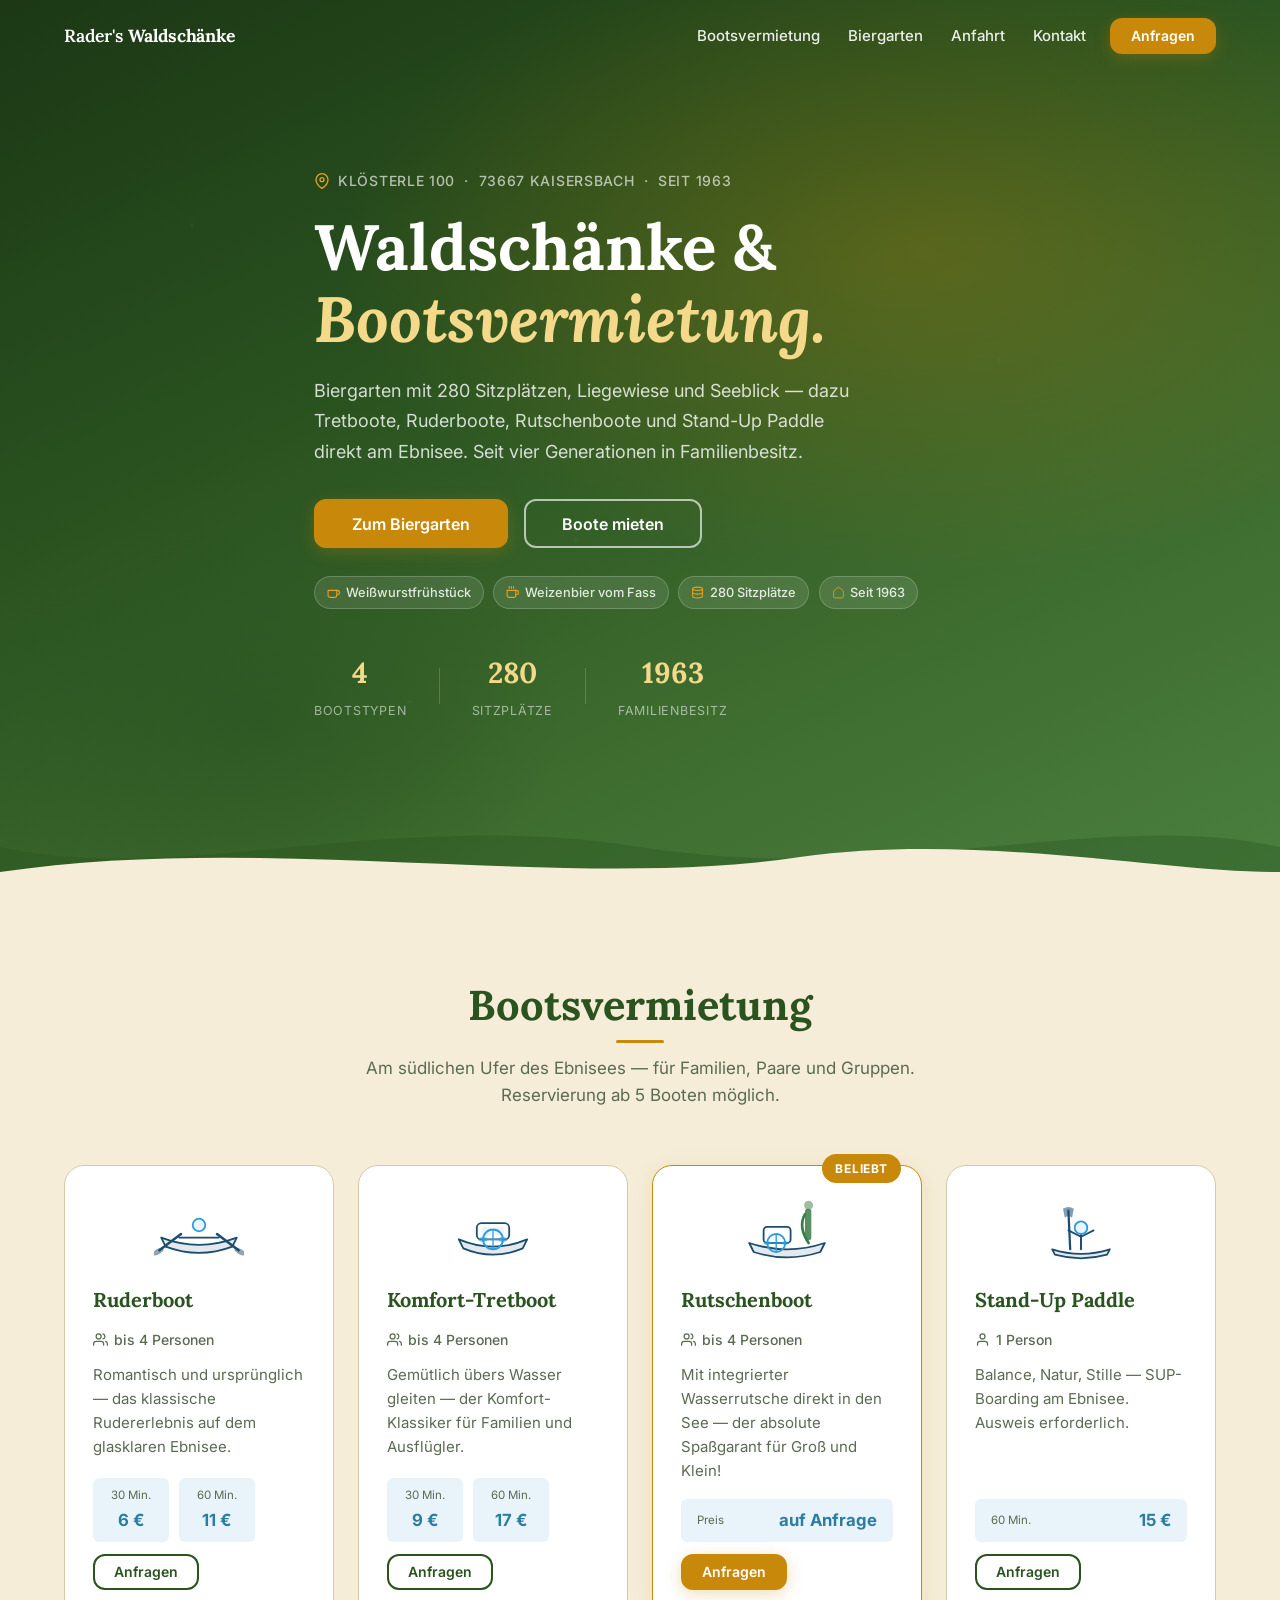
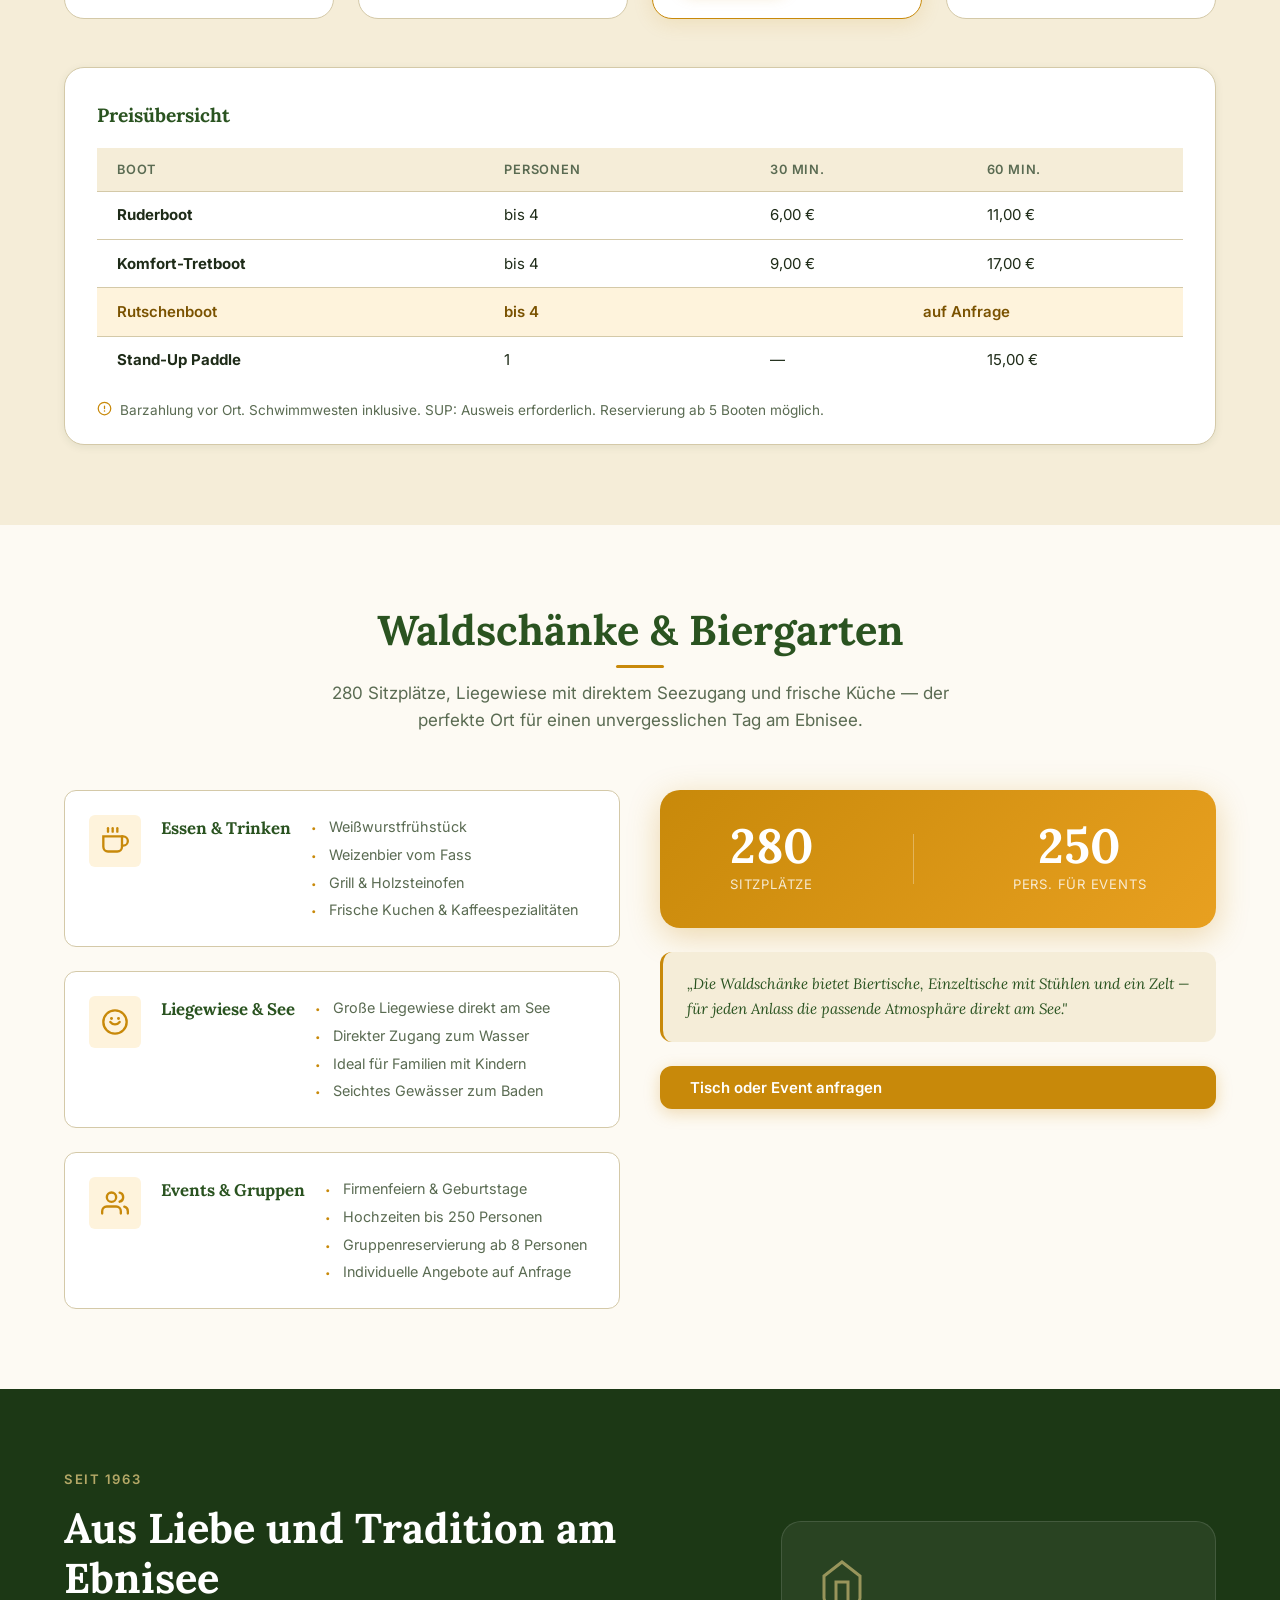
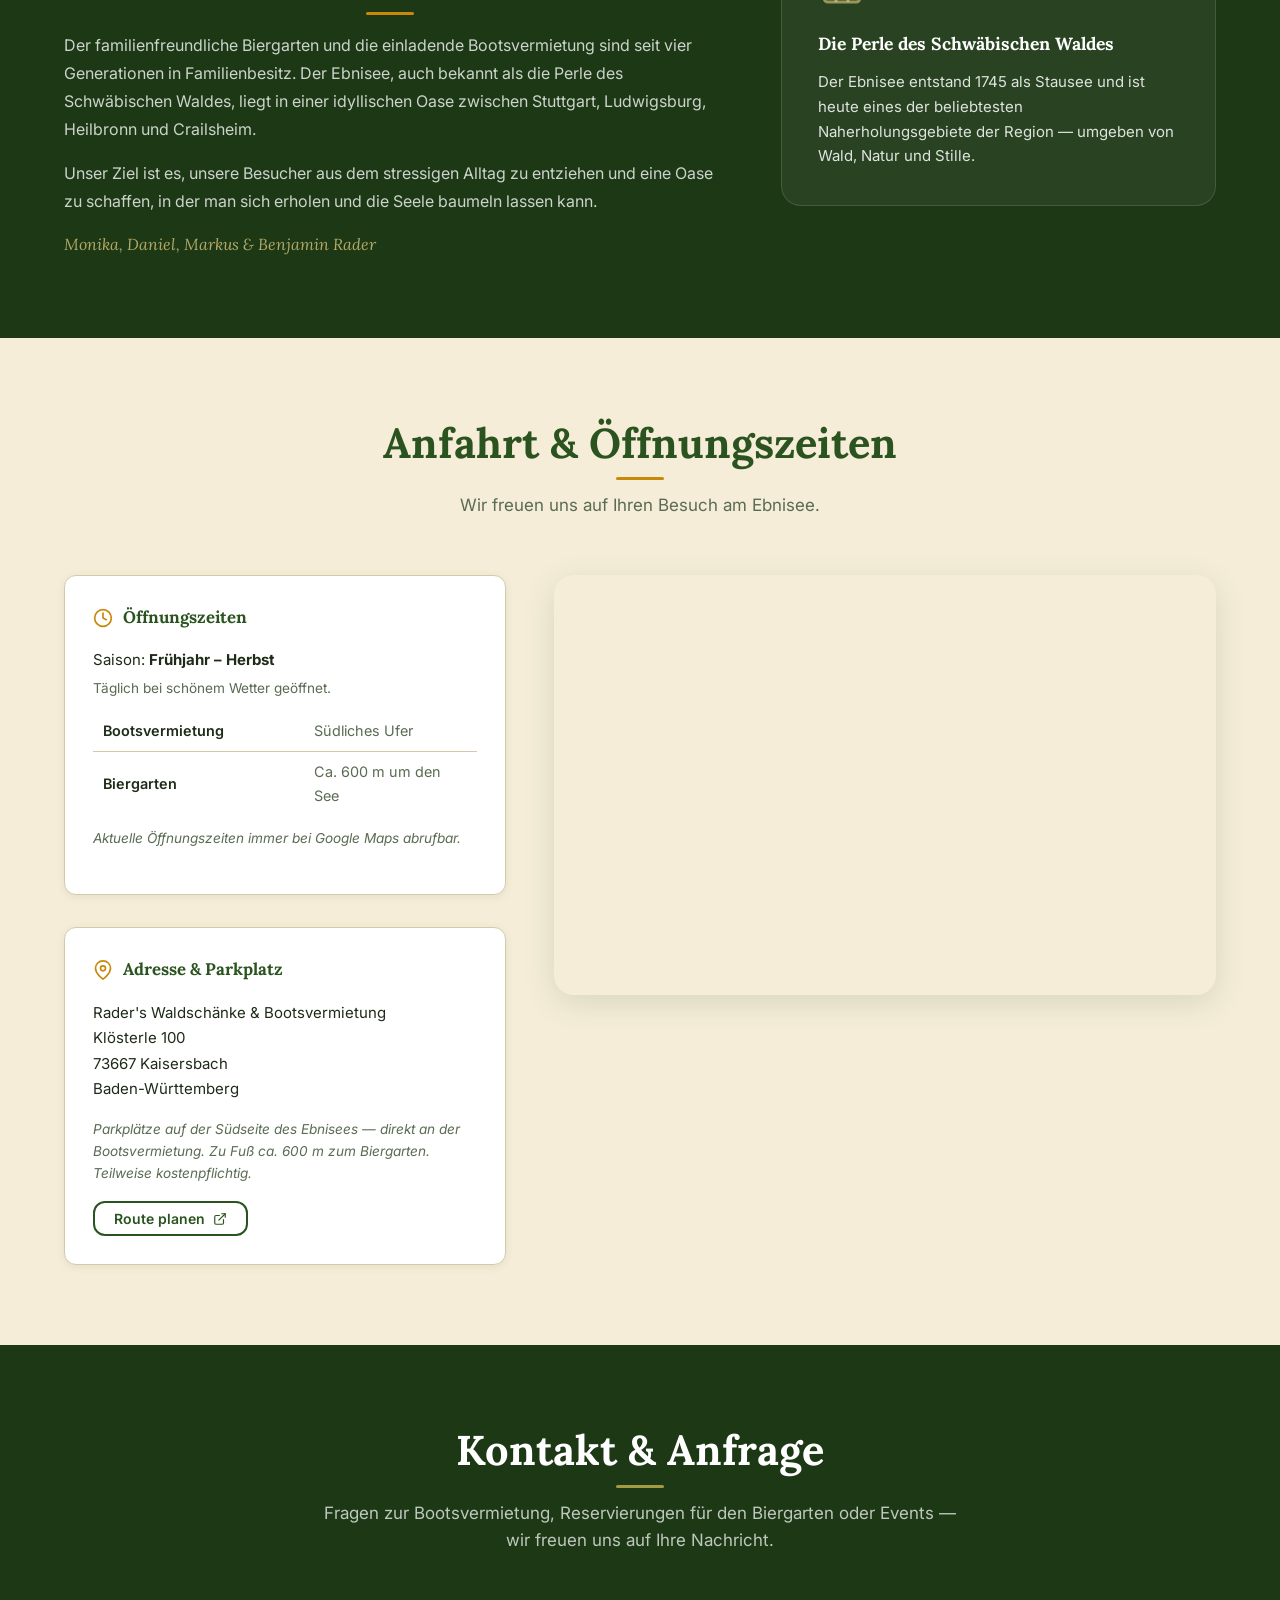
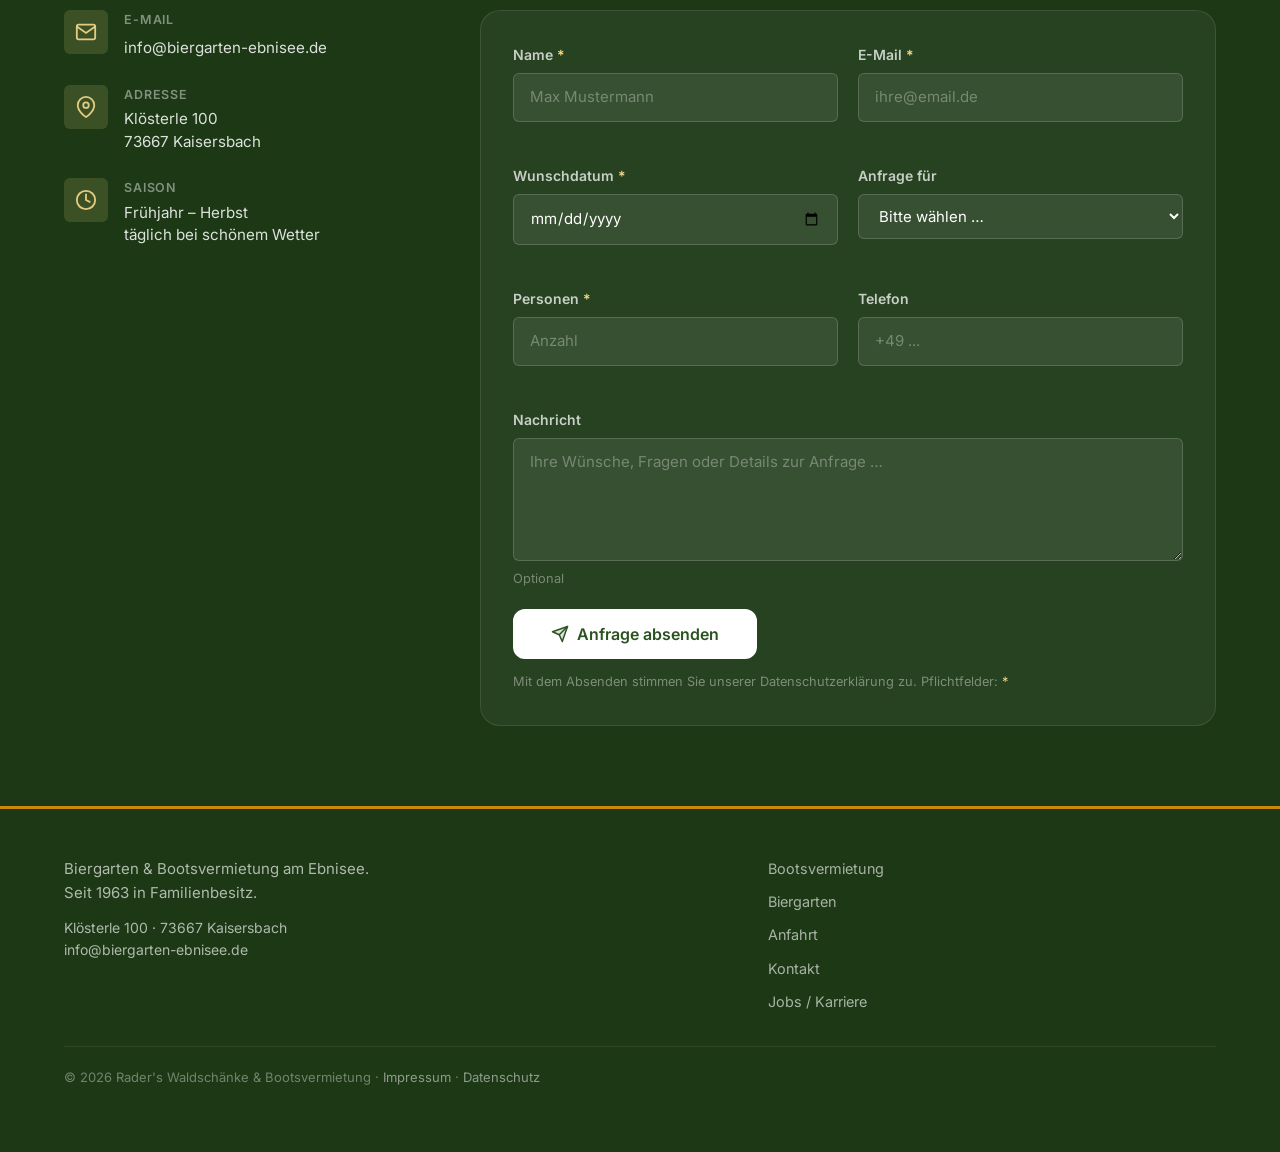
==== commit 8ced80a5: "Biergarten design overhaul + fix map coordinates - Replace cold navy/blue palette with forest green " ====
--- a/index.html
+++ b/index.html
@@ -82,8 +82,27 @@
         </p>
 
         <div class="hero__cta-group">
-          <a href="#bootsvermietung" class="btn btn--white btn--lg">Boote entdecken</a>
-          <a href="#biergarten" class="btn btn--outline-white btn--lg">Zum Biergarten</a>
+          <a href="#biergarten" class="btn btn--primary btn--lg">Zum Biergarten</a>
+          <a href="#bootsvermietung" class="btn btn--outline-white btn--lg">Boote mieten</a>
+        </div>
+
+        <div class="hero__badges" aria-hidden="true">
+          <span class="hero__badge">
+            <svg width="13" height="13" viewBox="0 0 24 24" fill="none"><path d="M18 8h1a4 4 0 0 1 0 8h-1" stroke="currentColor" stroke-width="2" stroke-linecap="round"/><path d="M2 8h16v9a4 4 0 0 1-4 4H6a4 4 0 0 1-4-4V8z" stroke="currentColor" stroke-width="2"/></svg>
+            Weißwurstfrühstück
+          </span>
+          <span class="hero__badge">
+            <svg width="13" height="13" viewBox="0 0 24 24" fill="none"><path d="M18 8h1a4 4 0 0 1 0 8h-1" stroke="currentColor" stroke-width="2" stroke-linecap="round"/><path d="M2 8h16v9a4 4 0 0 1-4 4H6a4 4 0 0 1-4-4V8z" stroke="currentColor" stroke-width="2"/><line x1="6" y1="1" x2="6" y2="4" stroke="currentColor" stroke-width="2" stroke-linecap="round"/><line x1="10" y1="1" x2="10" y2="4" stroke="currentColor" stroke-width="2" stroke-linecap="round"/><line x1="14" y1="1" x2="14" y2="4" stroke="currentColor" stroke-width="2" stroke-linecap="round"/></svg>
+            Weizenbier vom Fass
+          </span>
+          <span class="hero__badge">
+            <svg width="13" height="13" viewBox="0 0 24 24" fill="none"><ellipse cx="12" cy="5" rx="9" ry="3" stroke="currentColor" stroke-width="2"/><path d="M3 5v14c0 1.66 4.03 3 9 3s9-1.34 9-3V5" stroke="currentColor" stroke-width="2"/><path d="M3 12c0 1.66 4.03 3 9 3s9-1.34 9-3" stroke="currentColor" stroke-width="2"/></svg>
+            280 Sitzplätze
+          </span>
+          <span class="hero__badge">
+            <svg width="13" height="13" viewBox="0 0 24 24" fill="none"><path d="M3 9l9-7 9 7v11a2 2 0 0 1-2 2H5a2 2 0 0 1-2-2z" stroke="currentColor" stroke-width="1.5"/></svg>
+            Seit 1963
+          </span>
         </div>
 
         <div class="hero__stats" aria-label="Highlights">
@@ -107,12 +126,12 @@
       <div class="hero__wave" aria-hidden="true">
         <div class="wave-track">
           <svg class="wave-svg" viewBox="0 0 1440 110" preserveAspectRatio="none" xmlns="http://www.w3.org/2000/svg">
-            <path fill="rgba(20,61,88,0.45)" d="M0,55 C200,95 440,15 720,55 C1000,95 1240,15 1440,55 L1440,110 L0,110 Z"/>
-            <path fill="#F2E8D9" d="M0,80 C300,40 640,100 900,65 C1100,40 1320,82 1440,80 L1440,110 L0,110 Z"/>
+            <path fill="rgba(42,83,32,0.35)" d="M0,55 C200,95 440,15 720,55 C1000,95 1240,15 1440,55 L1440,110 L0,110 Z"/>
+            <path fill="#F5EDD8" d="M0,80 C300,40 640,100 900,65 C1100,40 1320,82 1440,80 L1440,110 L0,110 Z"/>
           </svg>
           <svg class="wave-svg" viewBox="0 0 1440 110" preserveAspectRatio="none" xmlns="http://www.w3.org/2000/svg" aria-hidden="true">
-            <path fill="rgba(20,61,88,0.45)" d="M0,55 C200,95 440,15 720,55 C1000,95 1240,15 1440,55 L1440,110 L0,110 Z"/>
-            <path fill="#F2E8D9" d="M0,80 C300,40 640,100 900,65 C1100,40 1320,82 1440,80 L1440,110 L0,110 Z"/>
+            <path fill="rgba(42,83,32,0.35)" d="M0,55 C200,95 440,15 720,55 C1000,95 1240,15 1440,55 L1440,110 L0,110 Z"/>
+            <path fill="#F5EDD8" d="M0,80 C300,40 640,100 900,65 C1100,40 1320,82 1440,80 L1440,110 L0,110 Z"/>
           </svg>
         </div>
       </div>
@@ -294,7 +313,7 @@
     <!-- ================================================
          WALDSCHÄNKE / BIERGARTEN
          ================================================ -->
-    <section id="biergarten" class="section section--white" aria-labelledby="biergarten-heading">
+    <section id="biergarten" class="section section--linen" aria-labelledby="biergarten-heading">
       <div class="container">
 
         <header class="section__header">
@@ -374,7 +393,7 @@
     <!-- ================================================
          FAMILIE RADER / ÜBER UNS
          ================================================ -->
-    <section id="familie" class="section section--green" aria-labelledby="familie-heading">
+    <section id="familie" class="section section--forest" aria-labelledby="familie-heading">
       <div class="container">
         <div class="familie-grid">
           <div class="familie-text reveal">
@@ -446,7 +465,7 @@
                 Baden-Württemberg
               </address>
               <p class="info-block__hint">Parkplätze auf der Südseite des Ebnisees — direkt an der Bootsvermietung. Zu Fuß ca. 600 m zum Biergarten. Teilweise kostenpflichtig.</p>
-              <a href="https://www.openstreetmap.org/?mlat=48.8847&amp;mlon=9.6356#map=15/48.8847/9.6356"
+              <a href="https://www.openstreetmap.org/?mlat=48.919635&amp;mlon=9.610907#map=15/48.919635/9.610907"
                  class="btn btn--outline btn--sm"
                  target="_blank"
                  rel="noopener noreferrer"
@@ -461,7 +480,7 @@
           <div class="anfahrt-map reveal">
             <iframe
               title="Karte: Ebnisee, Kaisersbach"
-              src="https://www.openstreetmap.org/export/embed.html?bbox=9.6106%2C48.8697%2C9.6606%2C48.8997&layer=mapnik&marker=48.8847%2C9.6356"
+              src="https://www.openstreetmap.org/export/embed.html?bbox=9.5859%2C48.8946%2C9.6359%2C48.9446&layer=mapnik&marker=48.9196%2C9.6109"
               width="100%"
               height="420"
               loading="lazy"
@@ -477,7 +496,7 @@
     <!-- ================================================
          KONTAKT
          ================================================ -->
-    <section id="kontakt" class="section section--blue" aria-labelledby="kontakt-heading">
+    <section id="kontakt" class="section section--forest" aria-labelledby="kontakt-heading">
       <div class="container">
 
         <header class="section__header section__header--light">
--- a/css/style.css
+++ b/css/style.css
@@ -1,36 +1,49 @@
 /* ============================================================
    RADER'S WALDSCHÄNKE & BOOTSVERMIETUNG — style.css
+   Aesthetic: Bavarian Forest Inn meets Alpine Lake
    ============================================================ */
 
 /* ── Design Tokens ─────────────────────────────────────── */
 :root {
-  --color-primary:      #1B4D6E;
-  --color-primary-dark: #143D58;
-  --color-accent:       #2D9CDB;
-  --color-accent-light: #EAF4FC;
-  --color-sand:         #F2E8D9;
-  --color-sand-dark:    #E8D9C0;
-  --color-green:        #2D6A4F;
-  --color-green-dark:   #1B4332;
+  /* Primary palette: forest greens */
+  --color-primary:      #2A5320;
+  --color-primary-dark: #1C3815;
+  --color-primary-mid:  #3D6B2E;
+
+  /* Accent: Bavarian amber / golden hour */
+  --color-amber:        #C8890A;
+  --color-amber-light:  #FEF3DC;
+  --color-amber-mid:    #E8A020;
+
+  /* Lake accent for boat sections */
+  --color-lake:         #2C7DA0;
+  --color-lake-light:   #E8F4F9;
+
+  /* Neutrals */
+  --color-sand:         #F5EDD8;
+  --color-sand-dark:    #EAD9BA;
+  --color-linen:        #FDFAF3;
   --color-white:        #FFFFFF;
-  --color-text:         #1A1A2E;
-  --color-text-light:   #5A6B7A;
-  --color-border:       #D9CFC2;
-  --color-error:        #C0392B;
-  --color-success:      #27AE60;
-
+  --color-text:         #1E2B18;
+  --color-text-light:   #5A6B52;
+  --color-border:       #D4C9A8;
+
+  /* Semantic */
+  --color-error:   #B83232;
+  --color-success: #27AE60;
+
+  /* Radii */
   --radius-sm:  6px;
   --radius-md:  12px;
   --radius-lg:  20px;
-  --radius-xl:  32px;
-
-  --shadow-sm:  0 2px 8px rgba(27,77,110,0.08);
-  --shadow-md:  0 8px 32px rgba(27,77,110,0.12);
-  --shadow-lg:  0 16px 48px rgba(27,77,110,0.16);
-
-  --nav-h: 72px;
+
+  /* Shadows */
+  --shadow-sm:  0 2px 8px rgba(30,60,20,0.08);
+  --shadow-md:  0 8px 32px rgba(30,60,20,0.13);
+  --shadow-lg:  0 16px 48px rgba(30,60,20,0.18);
+
+  --nav-h:      72px;
   --section-py: 5rem;
-
   --transition: 0.25s ease;
 }
 
@@ -41,12 +54,12 @@
   font-family: 'Inter', system-ui, sans-serif;
   color: var(--color-text);
   line-height: 1.65;
-  background: var(--color-white);
+  background: var(--color-linen);
   -webkit-font-smoothing: antialiased;
 }
 img { display: block; max-width: 100%; height: auto; }
-a  { color: inherit; text-decoration: none; }
-ul { list-style: none; }
+a   { color: inherit; text-decoration: none; }
+ul  { list-style: none; }
 address { font-style: normal; }
 button, input, select, textarea { font: inherit; }
 [hidden] { display: none !important; }
@@ -78,7 +91,7 @@
 }
 
 :focus-visible {
-  outline: 3px solid var(--color-accent);
+  outline: 3px solid var(--color-amber);
   outline-offset: 3px;
   border-radius: 2px;
 }
@@ -111,36 +124,45 @@
 .btn:hover  { transform: translateY(-1px); }
 .btn:active { transform: translateY(0); }
 
+/* Amber primary (main CTA) */
 .btn--primary {
-  background: var(--color-accent);
+  background: var(--color-amber);
   color: #fff;
-  border-color: var(--color-accent);
-}
-.btn--primary:hover { background: #2185b8; border-color: #2185b8; }
-
+  border-color: var(--color-amber);
+  box-shadow: 0 4px 16px rgba(200,137,10,0.28);
+}
+.btn--primary:hover {
+  background: #A87008;
+  border-color: #A87008;
+  box-shadow: 0 6px 22px rgba(200,137,10,0.38);
+}
+
+/* Forest green outline */
 .btn--outline {
   background: transparent;
   color: var(--color-primary);
   border-color: var(--color-primary);
 }
-.btn--outline:hover { background: var(--color-accent-light); }
-
+.btn--outline:hover { background: rgba(42,83,32,0.07); }
+
+/* White (on dark/hero bg) */
 .btn--white {
   background: var(--color-white);
   color: var(--color-primary);
   border-color: var(--color-white);
 }
-.btn--white:hover { background: var(--color-sand); }
-
+.btn--white:hover { background: var(--color-sand); color: var(--color-primary); }
+
+/* Outline-white (secondary on hero) */
 .btn--outline-white {
   background: transparent;
-  color: var(--color-white);
-  border-color: rgba(255,255,255,0.7);
+  color: #fff;
+  border-color: rgba(255,255,255,0.65);
 }
 .btn--outline-white:hover { background: rgba(255,255,255,0.12); border-color: #fff; }
 
-.btn--lg  { padding: 0.9rem 2.2rem; font-size: 1rem; }
-.btn--sm  { padding: 0.55rem 1.2rem; font-size: 0.875rem; }
+.btn--lg { padding: 0.9rem 2.25rem; font-size: 1rem; }
+.btn--sm { padding: 0.55rem 1.2rem; font-size: 0.875rem; }
 
 /* ── Navigation ────────────────────────────────────────── */
 .nav {
@@ -154,10 +176,10 @@
 .nav--transparent { background: transparent; }
 
 .nav--scrolled {
-  background: rgba(255,255,255,0.97);
+  background: rgba(253,250,243,0.97);
   backdrop-filter: blur(16px);
   -webkit-backdrop-filter: blur(16px);
-  box-shadow: 0 1px 0 rgba(27,77,110,0.08), var(--shadow-sm);
+  box-shadow: 0 1px 0 rgba(42,83,32,0.1), var(--shadow-sm);
 }
 
 .nav__inner {
@@ -168,7 +190,6 @@
   gap: 1.5rem;
 }
 
-/* Logo */
 .nav__logo {
   display: flex;
   align-items: center;
@@ -182,18 +203,15 @@
   object-fit: contain;
   transition: filter var(--transition);
 }
-
-/* White filter on transparent nav (hero) */
 .nav--transparent .nav__logo-img { filter: brightness(0) invert(1); }
 .nav--scrolled   .nav__logo-img  { filter: none; }
 
-/* Fallback text (if image fails to load) */
 .nav__logo-fallback {
   display: none;
   font-family: 'Lora', serif;
   font-size: 1.1rem;
   font-weight: 600;
-  color: var(--color-white);
+  color: #fff;
   letter-spacing: -0.01em;
   transition: color var(--transition);
 }
@@ -217,12 +235,10 @@
 }
 .nav__toggle-bar {
   display: block;
-  width: 22px;
-  height: 2px;
-  background: var(--color-white);
+  width: 22px; height: 2px;
+  background: #fff;
   border-radius: 2px;
-  transition: transform var(--transition), opacity var(--transition),
-              background var(--transition);
+  transition: transform var(--transition), opacity var(--transition), background var(--transition);
 }
 .nav--scrolled .nav__toggle-bar { background: var(--color-primary); }
 
@@ -240,17 +256,27 @@
   border-radius: var(--radius-sm);
   font-weight: 500;
   font-size: 0.9375rem;
-  color: rgba(255,255,255,0.92);
+  color: rgba(255,255,255,0.9);
   transition: color var(--transition), background var(--transition);
 }
 .nav__link:hover,
-.nav__link--active { color: #fff; background: rgba(255,255,255,0.12); }
-
-.nav--scrolled .nav__link             { color: var(--color-text-light); }
+.nav__link--active { color: #fff; background: rgba(255,255,255,0.14); }
+
+.nav--scrolled .nav__link            { color: var(--color-text-light); }
 .nav--scrolled .nav__link:hover,
-.nav--scrolled .nav__link--active     { color: var(--color-primary); background: var(--color-accent-light); }
+.nav--scrolled .nav__link--active    { color: var(--color-primary); background: rgba(42,83,32,0.08); }
 
 .nav__cta { margin-left: 0.5rem; }
+/* Amber CTA in scrolled nav */
+.nav--scrolled .nav__cta {
+  background: var(--color-amber);
+  color: #fff;
+  border-color: var(--color-amber);
+}
+.nav--scrolled .nav__cta:hover {
+  background: #A87008;
+  border-color: #A87008;
+}
 
 /* ── Hero ───────────────────────────────────────────────── */
 .hero {
@@ -258,18 +284,38 @@
   min-height: 100vh;
   display: flex;
   align-items: center;
-  background:
-    linear-gradient(165deg, #0d2d42 0%, var(--color-primary) 45%, #2660a4 100%);
+  /* Deep forest green with warm golden glow — Biergarten at dusk */
+  background: linear-gradient(155deg,
+    #1C3815 0%,
+    #2A5320 38%,
+    #3D6B2E 68%,
+    #4A8040 100%
+  );
   overflow: hidden;
   padding-top: var(--nav-h);
 }
 
+/* Golden afternoon light filtering through the trees */
 .hero::before {
   content: '';
   position: absolute;
   inset: 0;
   background:
-    radial-gradient(ellipse 80% 60% at 70% 30%, rgba(45,156,219,0.18) 0%, transparent 70%);
+    radial-gradient(ellipse 70% 55% at 72% 28%, rgba(200,137,10,0.28) 0%, transparent 65%),
+    radial-gradient(ellipse 40% 40% at 20% 80%, rgba(42,83,32,0.6) 0%, transparent 60%);
+  pointer-events: none;
+}
+
+/* Subtle leaf/dapple texture overlay */
+.hero::after {
+  content: '';
+  position: absolute;
+  inset: 0;
+  background-image:
+    radial-gradient(ellipse 3px 4px at 15% 25%, rgba(255,255,255,0.04) 0%, transparent 100%),
+    radial-gradient(ellipse 4px 3px at 45% 60%, rgba(255,255,255,0.03) 0%, transparent 100%),
+    radial-gradient(ellipse 2px 5px at 78% 40%, rgba(255,255,255,0.04) 0%, transparent 100%),
+    radial-gradient(ellipse 5px 3px at 32% 78%, rgba(255,255,255,0.03) 0%, transparent 100%);
   pointer-events: none;
 }
 
@@ -284,13 +330,14 @@
   display: flex;
   align-items: center;
   gap: 0.5rem;
-  color: rgba(255,255,255,0.72);
+  color: rgba(255,255,255,0.65);
   font-size: 0.875rem;
   font-weight: 500;
-  letter-spacing: 0.04em;
+  letter-spacing: 0.05em;
   text-transform: uppercase;
   margin-bottom: 1.25rem;
 }
+.hero__eyebrow svg { color: var(--color-amber-mid); }
 
 .hero__headline {
   font-family: 'Lora', serif;
@@ -302,12 +349,12 @@
 }
 .hero__headline em {
   font-style: italic;
-  color: #a8d8f0;
+  color: #F5D98A; /* golden highlight */
 }
 
 .hero__sub {
   font-size: 1.125rem;
-  color: rgba(255,255,255,0.82);
+  color: rgba(255,255,255,0.80);
   line-height: 1.7;
   max-width: 560px;
   margin-bottom: 2rem;
@@ -319,6 +366,28 @@
   gap: 1rem;
   margin-bottom: 3rem;
 }
+
+/* Pill badges below CTA */
+.hero__badges {
+  display: flex;
+  flex-wrap: wrap;
+  gap: 0.6rem;
+  margin-top: -1.25rem;
+  margin-bottom: 2.5rem;
+}
+.hero__badge {
+  display: inline-flex;
+  align-items: center;
+  gap: 0.35rem;
+  background: rgba(255,255,255,0.1);
+  border: 1px solid rgba(255,255,255,0.2);
+  color: rgba(255,255,255,0.85);
+  font-size: 0.8rem;
+  font-weight: 500;
+  padding: 0.3rem 0.75rem;
+  border-radius: 20px;
+}
+.hero__badge svg { color: var(--color-amber-mid); }
 
 .hero__stats {
   display: flex;
@@ -329,24 +398,24 @@
 .hero__stat-num {
   display: block;
   font-family: 'Lora', serif;
-  font-size: 1.75rem;
+  font-size: 1.8rem;
   font-weight: 700;
-  color: #fff;
+  color: #F5D98A;
 }
 .hero__stat-label {
-  font-size: 0.8rem;
-  color: rgba(255,255,255,0.62);
-  letter-spacing: 0.05em;
+  font-size: 0.78rem;
+  color: rgba(255,255,255,0.55);
+  letter-spacing: 0.06em;
   text-transform: uppercase;
 }
 .hero__stat-divider {
   width: 1px;
   height: 36px;
-  background: rgba(255,255,255,0.2);
+  background: rgba(255,255,255,0.18);
   flex-shrink: 0;
 }
 
-/* Wave animation */
+/* Wave — sand-colored, same as section below */
 .hero__wave {
   position: absolute;
   bottom: -2px;
@@ -359,7 +428,7 @@
 .wave-track {
   display: flex;
   width: 200%;
-  animation: waveScroll 9s linear infinite;
+  animation: waveScroll 10s linear infinite;
 }
 .wave-svg {
   width: 50%;
@@ -376,10 +445,10 @@
 
 /* ── Section Shared ────────────────────────────────────── */
 .section { padding: var(--section-py) 0; }
-.section--sand  { background: var(--color-sand); }
-.section--white { background: var(--color-white); }
-.section--blue  { background: var(--color-primary); }
-.section--green { background: var(--color-green-dark); }
+.section--sand   { background: var(--color-sand); }
+.section--linen  { background: var(--color-linen); }
+.section--white  { background: var(--color-white); }
+.section--forest { background: var(--color-primary-dark); }
 
 .section__header {
   text-align: center;
@@ -390,6 +459,7 @@
 }
 .section__header--light .section__title,
 .section__header--light .section__sub { color: #fff; }
+.section__header--light .section__sub { color: rgba(255,255,255,0.75); }
 
 .section__title {
   font-family: 'Lora', serif;
@@ -399,6 +469,19 @@
   line-height: 1.2;
   margin-bottom: 0.75rem;
 }
+/* Amber underline accent on section titles */
+.section__title::after {
+  content: '';
+  display: block;
+  width: 48px;
+  height: 3px;
+  background: var(--color-amber);
+  border-radius: 2px;
+  margin: 0.6rem auto 0;
+}
+.section__header--light .section__title::after { background: rgba(255,220,100,0.6); }
+.section__header[style*="text-align:left"] .section__title::after { margin-left: 0; }
+
 .section__sub {
   font-size: 1.0625rem;
   color: var(--color-text-light);
@@ -411,10 +494,7 @@
   transform: translateY(24px);
   transition: opacity 0.55s ease, transform 0.55s ease;
 }
-.reveal--visible {
-  opacity: 1;
-  transform: translateY(0);
-}
+.reveal--visible { opacity: 1; transform: translateY(0); }
 
 /* ── Boat Cards ────────────────────────────────────────── */
 .boats-grid {
@@ -438,24 +518,25 @@
 .boat-card:hover {
   box-shadow: var(--shadow-md);
   transform: translateY(-4px);
-  border-color: var(--color-accent);
+  border-color: var(--color-lake);
 }
 .boat-card--featured {
-  border-color: var(--color-accent);
-  box-shadow: var(--shadow-sm);
-}
+  border-color: var(--color-amber);
+  box-shadow: 0 4px 20px rgba(200,137,10,0.14);
+}
+.boat-card--featured:hover { border-color: var(--color-amber-mid); }
 
 .boat-card__badge {
   position: absolute;
   top: -12px;
   right: 1.25rem;
-  background: var(--color-accent);
+  background: var(--color-amber);
   color: #fff;
   font-size: 0.75rem;
   font-weight: 700;
   letter-spacing: 0.06em;
   text-transform: uppercase;
-  padding: 0.3rem 0.8rem;
+  padding: 0.3rem 0.85rem;
   border-radius: 20px;
 }
 
@@ -496,7 +577,7 @@
 }
 
 .price-chip {
-  background: var(--color-accent-light);
+  background: var(--color-lake-light);
   border-radius: var(--radius-sm);
   padding: 0.5rem 0.85rem;
   display: flex;
@@ -506,7 +587,7 @@
   min-width: 76px;
 }
 .price-chip span { font-size: 0.72rem; color: var(--color-text-light); }
-.price-chip strong { font-size: 1.05rem; font-weight: 700; color: var(--color-primary); }
+.price-chip strong { font-size: 1.05rem; font-weight: 700; color: var(--color-lake); }
 .price-chip--wide {
   min-width: auto;
   flex: 1;
@@ -557,9 +638,9 @@
 .price-table tbody tr:last-child th { border-bottom: none; }
 .price-table__featured th,
 .price-table__featured td {
-  background: var(--color-accent-light);
+  background: var(--color-amber-light);
   font-weight: 600;
-  color: var(--color-primary);
+  color: #7A5200;
 }
 
 .price-note {
@@ -571,13 +652,14 @@
   color: var(--color-text-light);
   line-height: 1.5;
 }
-.price-note svg { flex-shrink: 0; margin-top: 0.1rem; color: var(--color-accent); }
+.price-note svg { flex-shrink: 0; margin-top: 0.1rem; color: var(--color-amber); }
 
 /* ── Biergarten Section ────────────────────────────────── */
+/* This section uses linen/white background for warmth */
 .biergarten-grid {
   display: grid;
   grid-template-columns: 1fr 1fr;
-  gap: 2rem;
+  gap: 2.5rem;
   align-items: start;
 }
 .biergarten-cards {
@@ -596,18 +678,21 @@
   align-items: flex-start;
   transition: box-shadow var(--transition), border-color var(--transition);
 }
-.feature-card:hover { box-shadow: var(--shadow-sm); border-color: var(--color-accent); }
+.feature-card:hover {
+  box-shadow: var(--shadow-sm);
+  border-color: var(--color-amber);
+}
 
 .feature-card__icon {
   width: 52px;
   height: 52px;
-  background: var(--color-accent-light);
+  background: var(--color-amber-light);
   border-radius: var(--radius-sm);
   display: flex;
   align-items: center;
   justify-content: center;
   flex-shrink: 0;
-  color: var(--color-primary);
+  color: var(--color-amber);
 }
 
 .feature-card__title {
@@ -627,17 +712,19 @@
 .feature-card__list li {
   font-size: 0.9rem;
   color: var(--color-text-light);
-  padding-left: 1rem;
+  padding-left: 1.1rem;
   position: relative;
 }
 .feature-card__list li::before {
   content: '·';
   position: absolute;
   left: 0;
-  color: var(--color-accent);
+  color: var(--color-amber);
   font-weight: 700;
-}
-
+  font-size: 1.2em;
+}
+
+/* Biergarten right sticky card */
 .biergarten-info {
   position: sticky;
   top: calc(var(--nav-h) + 1rem);
@@ -646,8 +733,9 @@
   gap: 1.5rem;
 }
 
+/* Amber warm highlight box */
 .biergarten-highlight {
-  background: var(--color-primary);
+  background: linear-gradient(135deg, var(--color-amber) 0%, #E8A020 100%);
   color: #fff;
   border-radius: var(--radius-lg);
   padding: 2rem;
@@ -655,6 +743,7 @@
   align-items: center;
   justify-content: space-around;
   gap: 1.5rem;
+  box-shadow: 0 8px 32px rgba(200,137,10,0.3);
 }
 .biergarten-highlight__stat { text-align: center; }
 .biergarten-highlight__num {
@@ -667,20 +756,21 @@
 }
 .biergarten-highlight__label {
   font-size: 0.82rem;
-  color: rgba(255,255,255,0.7);
+  color: rgba(255,255,255,0.8);
   text-transform: uppercase;
   letter-spacing: 0.06em;
 }
 .biergarten-highlight__divider {
   width: 1px;
   height: 50px;
-  background: rgba(255,255,255,0.2);
+  background: rgba(255,255,255,0.3);
   flex-shrink: 0;
 }
 
+/* Forest green quote card */
 .biergarten-quote {
   background: var(--color-sand);
-  border-left: 3px solid var(--color-accent);
+  border-left: 3px solid var(--color-amber);
   border-radius: var(--radius-md);
   padding: 1.25rem 1.5rem;
 }
@@ -693,6 +783,9 @@
 }
 
 /* ── Familie Section ───────────────────────────────────── */
+/* Deep forest green — contrast section */
+.section--forest { background: var(--color-primary-dark); }
+
 .familie-grid {
   display: grid;
   grid-template-columns: 3fr 2fr;
@@ -701,16 +794,16 @@
 }
 
 .familie-since {
-  font-size: 0.85rem;
+  font-size: 0.82rem;
   font-weight: 600;
-  letter-spacing: 0.1em;
+  letter-spacing: 0.12em;
   text-transform: uppercase;
-  color: rgba(255,255,255,0.55);
+  color: rgba(245,217,138,0.7); /* golden */
   margin-bottom: 0.75rem;
 }
 
 .familie-desc {
-  color: rgba(255,255,255,0.8);
+  color: rgba(255,255,255,0.78);
   font-size: 1rem;
   line-height: 1.75;
   margin-bottom: 1rem;
@@ -719,22 +812,20 @@
 .familie-names {
   font-family: 'Lora', serif;
   font-style: italic;
-  color: rgba(255,255,255,0.65);
+  color: rgba(245,217,138,0.7);
   font-size: 1rem;
   margin-top: 0.5rem;
 }
 
+/* Lake card on dark bg */
 .lake-card {
-  background: rgba(255,255,255,0.07);
-  border: 1.5px solid rgba(255,255,255,0.14);
+  background: rgba(255,255,255,0.06);
+  border: 1.5px solid rgba(255,255,255,0.12);
   border-radius: var(--radius-lg);
   padding: 2.25rem;
   color: rgba(255,255,255,0.85);
 }
-.lake-card__icon {
-  color: rgba(255,255,255,0.55);
-  margin-bottom: 1rem;
-}
+.lake-card__icon { color: rgba(245,217,138,0.55); margin-bottom: 1rem; }
 .lake-card h3 {
   font-family: 'Lora', serif;
   font-size: 1.1rem;
@@ -742,10 +833,7 @@
   color: #fff;
   margin-bottom: 0.75rem;
 }
-.lake-card p {
-  font-size: 0.9375rem;
-  line-height: 1.65;
-}
+.lake-card p { font-size: 0.9375rem; line-height: 1.65; }
 
 /* ── Anfahrt ───────────────────────────────────────────── */
 .anfahrt-grid {
@@ -774,6 +862,7 @@
   color: var(--color-primary);
   margin-bottom: 1rem;
 }
+.info-block__title svg { color: var(--color-amber); }
 
 .info-block__season {
   font-size: 0.9375rem;
@@ -822,19 +911,18 @@
   display: block;
 }
 
-/* ── Contact Section ───────────────────────────────────── */
+/* ── Contact / Kontakt ─────────────────────────────────── */
+/* Forest green backdrop for contrast */
+.section--forest .section__title { color: #fff; }
+.section--forest .section__sub   { color: rgba(255,255,255,0.72); }
+
 .kontakt-grid {
   display: grid;
   grid-template-columns: 1fr 2fr;
   gap: 3rem;
   align-items: start;
 }
-
-.kontakt-sidebar {
-  display: flex;
-  flex-direction: column;
-  gap: 1.5rem;
-}
+.kontakt-sidebar { display: flex; flex-direction: column; gap: 1.5rem; }
 
 .contact-item {
   display: flex;
@@ -844,30 +932,30 @@
 .contact-item__icon {
   width: 44px;
   height: 44px;
-  background: rgba(255,255,255,0.1);
+  background: rgba(245,217,138,0.15);
   border-radius: var(--radius-sm);
   display: flex;
   align-items: center;
   justify-content: center;
   flex-shrink: 0;
-  color: rgba(255,255,255,0.75);
+  color: rgba(245,217,138,0.9);
 }
 .contact-item__label {
   font-size: 0.78rem;
   font-weight: 600;
   letter-spacing: 0.07em;
   text-transform: uppercase;
-  color: rgba(255,255,255,0.5);
+  color: rgba(255,255,255,0.45);
   margin-bottom: 0.2rem;
 }
 .contact-item__value {
   font-size: 0.95rem;
-  color: rgba(255,255,255,0.88);
+  color: rgba(255,255,255,0.85);
   line-height: 1.5;
 }
 a.contact-item__value:hover { color: #fff; text-decoration: underline; }
 
-/* Form */
+/* Contact form */
 .contact-form {
   background: rgba(255,255,255,0.05);
   border: 1.5px solid rgba(255,255,255,0.1);
@@ -889,13 +977,13 @@
 .form-label {
   font-size: 0.875rem;
   font-weight: 600;
-  color: rgba(255,255,255,0.78);
-}
-.req { color: #e07; }
+  color: rgba(255,255,255,0.75);
+}
+.req { color: #F5D98A; }
 
 .form-input {
-  background: rgba(255,255,255,0.09);
-  border: 1.5px solid rgba(255,255,255,0.18);
+  background: rgba(255,255,255,0.08);
+  border: 1.5px solid rgba(255,255,255,0.16);
   border-radius: var(--radius-sm);
   padding: 0.7rem 1rem;
   font-size: 0.9375rem;
@@ -903,34 +991,24 @@
   transition: border-color var(--transition), background var(--transition);
   width: 100%;
 }
-.form-input::placeholder { color: rgba(255,255,255,0.35); }
+.form-input::placeholder { color: rgba(255,255,255,0.32); }
 .form-input:focus {
   outline: none;
-  border-color: var(--color-accent);
-  background: rgba(255,255,255,0.13);
+  border-color: var(--color-amber-mid);
+  background: rgba(255,255,255,0.12);
 }
 .form-input option { color: var(--color-text); background: var(--color-white); }
 .form-select { cursor: pointer; }
 .form-textarea { resize: vertical; min-height: 100px; }
 
 .form-group--error .form-input   { border-color: #ff7675; }
-.form-group--success .form-input { border-color: #55efc4; }
-
-.form-error {
-  font-size: 0.8rem;
-  color: #ff7675;
-  min-height: 1rem;
-}
-.form-hint {
-  font-size: 0.8rem;
-  color: rgba(255,255,255,0.4);
-}
+.form-group--success .form-input { border-color: #8ed4a0; }
+
+.form-error { font-size: 0.8rem; color: #ff9f9f; min-height: 1rem; }
+.form-hint  { font-size: 0.8rem; color: rgba(255,255,255,0.38); }
 
 .form-submit { display: flex; flex-direction: column; gap: 0.75rem; align-items: flex-start; }
-.form-privacy {
-  font-size: 0.8rem;
-  color: rgba(255,255,255,0.45);
-}
+.form-privacy { font-size: 0.8rem; color: rgba(255,255,255,0.4); }
 
 .form-result {
   padding: 1rem 1.25rem;
@@ -939,21 +1017,23 @@
   font-weight: 500;
 }
 .form-result--success {
-  background: rgba(39,174,96,0.2);
-  color: #55efc4;
-  border: 1px solid rgba(39,174,96,0.35);
+  background: rgba(39,174,96,0.18);
+  color: #8ed4a0;
+  border: 1px solid rgba(39,174,96,0.3);
 }
 .form-result--error {
-  background: rgba(192,57,43,0.2);
-  color: #ff7675;
-  border: 1px solid rgba(192,57,43,0.35);
+  background: rgba(192,57,43,0.18);
+  color: #ff9f9f;
+  border: 1px solid rgba(192,57,43,0.3);
 }
 
 /* ── Footer ────────────────────────────────────────────── */
 .site-footer {
   background: var(--color-primary-dark);
-  color: rgba(255,255,255,0.7);
+  color: rgba(255,255,255,0.65);
   padding: 3rem 0 2rem;
+  /* Subtle top border in amber */
+  border-top: 3px solid var(--color-amber);
 }
 .footer__inner {
   display: grid;
@@ -972,44 +1052,33 @@
   margin-bottom: 0.75rem;
 }
 
-.footer__tagline {
-  font-size: 0.9375rem;
-  line-height: 1.6;
-  margin-bottom: 0.75rem;
-}
-.footer__address {
-  font-size: 0.875rem;
-  line-height: 1.6;
-}
+.footer__tagline { font-size: 0.9375rem; line-height: 1.6; margin-bottom: 0.75rem; }
+.footer__address { font-size: 0.875rem; line-height: 1.6; }
 .footer__address a:hover { color: #fff; text-decoration: underline; }
 
-.footer__nav {
-  display: flex;
-  flex-direction: column;
-  gap: 0.6rem;
-}
+.footer__nav { display: flex; flex-direction: column; gap: 0.6rem; }
 .footer__nav a {
   font-size: 0.9rem;
-  color: rgba(255,255,255,0.65);
+  color: rgba(255,255,255,0.62);
   transition: color var(--transition);
 }
-.footer__nav a:hover { color: #fff; }
+.footer__nav a:hover { color: #F5D98A; }
 
 .footer__legal {
   grid-column: 1 / -1;
-  border-top: 1px solid rgba(255,255,255,0.1);
+  border-top: 1px solid rgba(255,255,255,0.08);
   padding-top: 1.25rem;
   font-size: 0.8125rem;
-  color: rgba(255,255,255,0.4);
-}
-.footer__legal a { color: rgba(255,255,255,0.55); }
+  color: rgba(255,255,255,0.38);
+}
+.footer__legal a { color: rgba(255,255,255,0.5); }
 .footer__legal a:hover { color: #fff; }
 
 /* ── Responsive ─────────────────────────────────────────── */
 @media (max-width: 1024px) {
-  .biergarten-grid { grid-template-columns: 1fr; }
-  .biergarten-info { position: static; }
-  .familie-grid    { grid-template-columns: 1fr; gap: 2rem; }
+  .biergarten-grid  { grid-template-columns: 1fr; }
+  .biergarten-info  { position: static; }
+  .familie-grid     { grid-template-columns: 1fr; gap: 2rem; }
 }
 
 @media (max-width: 900px) {
@@ -1027,7 +1096,7 @@
     position: fixed;
     top: var(--nav-h);
     left: 0; right: 0; bottom: 0;
-    background: rgba(27,61,88,0.98);
+    background: rgba(28,56,21,0.97);
     backdrop-filter: blur(20px);
     -webkit-backdrop-filter: blur(20px);
     transform: translateX(100%);
@@ -1049,17 +1118,16 @@
   }
   .nav__cta { margin: 1rem 0 0; width: auto; }
 
-  .form-row { grid-template-columns: 1fr; }
-
-  .hero__cta-group { flex-direction: column; align-items: flex-start; }
-
-  .boats-grid { grid-template-columns: 1fr 1fr; }
+  .form-row           { grid-template-columns: 1fr; }
+  .hero__cta-group    { flex-direction: column; align-items: flex-start; }
+  .boats-grid         { grid-template-columns: 1fr 1fr; }
+  .hero__badges       { display: none; }
 }
 
 @media (max-width: 480px) {
   .boats-grid { grid-template-columns: 1fr; }
   .biergarten-highlight { flex-direction: column; gap: 1rem; }
   .biergarten-highlight__divider { width: 60px; height: 1px; }
-  .hero__stats { flex-direction: column; gap: 1rem; }
+  .hero__stats       { flex-direction: column; gap: 1rem; }
   .hero__stat-divider { width: 60px; height: 1px; }
 }
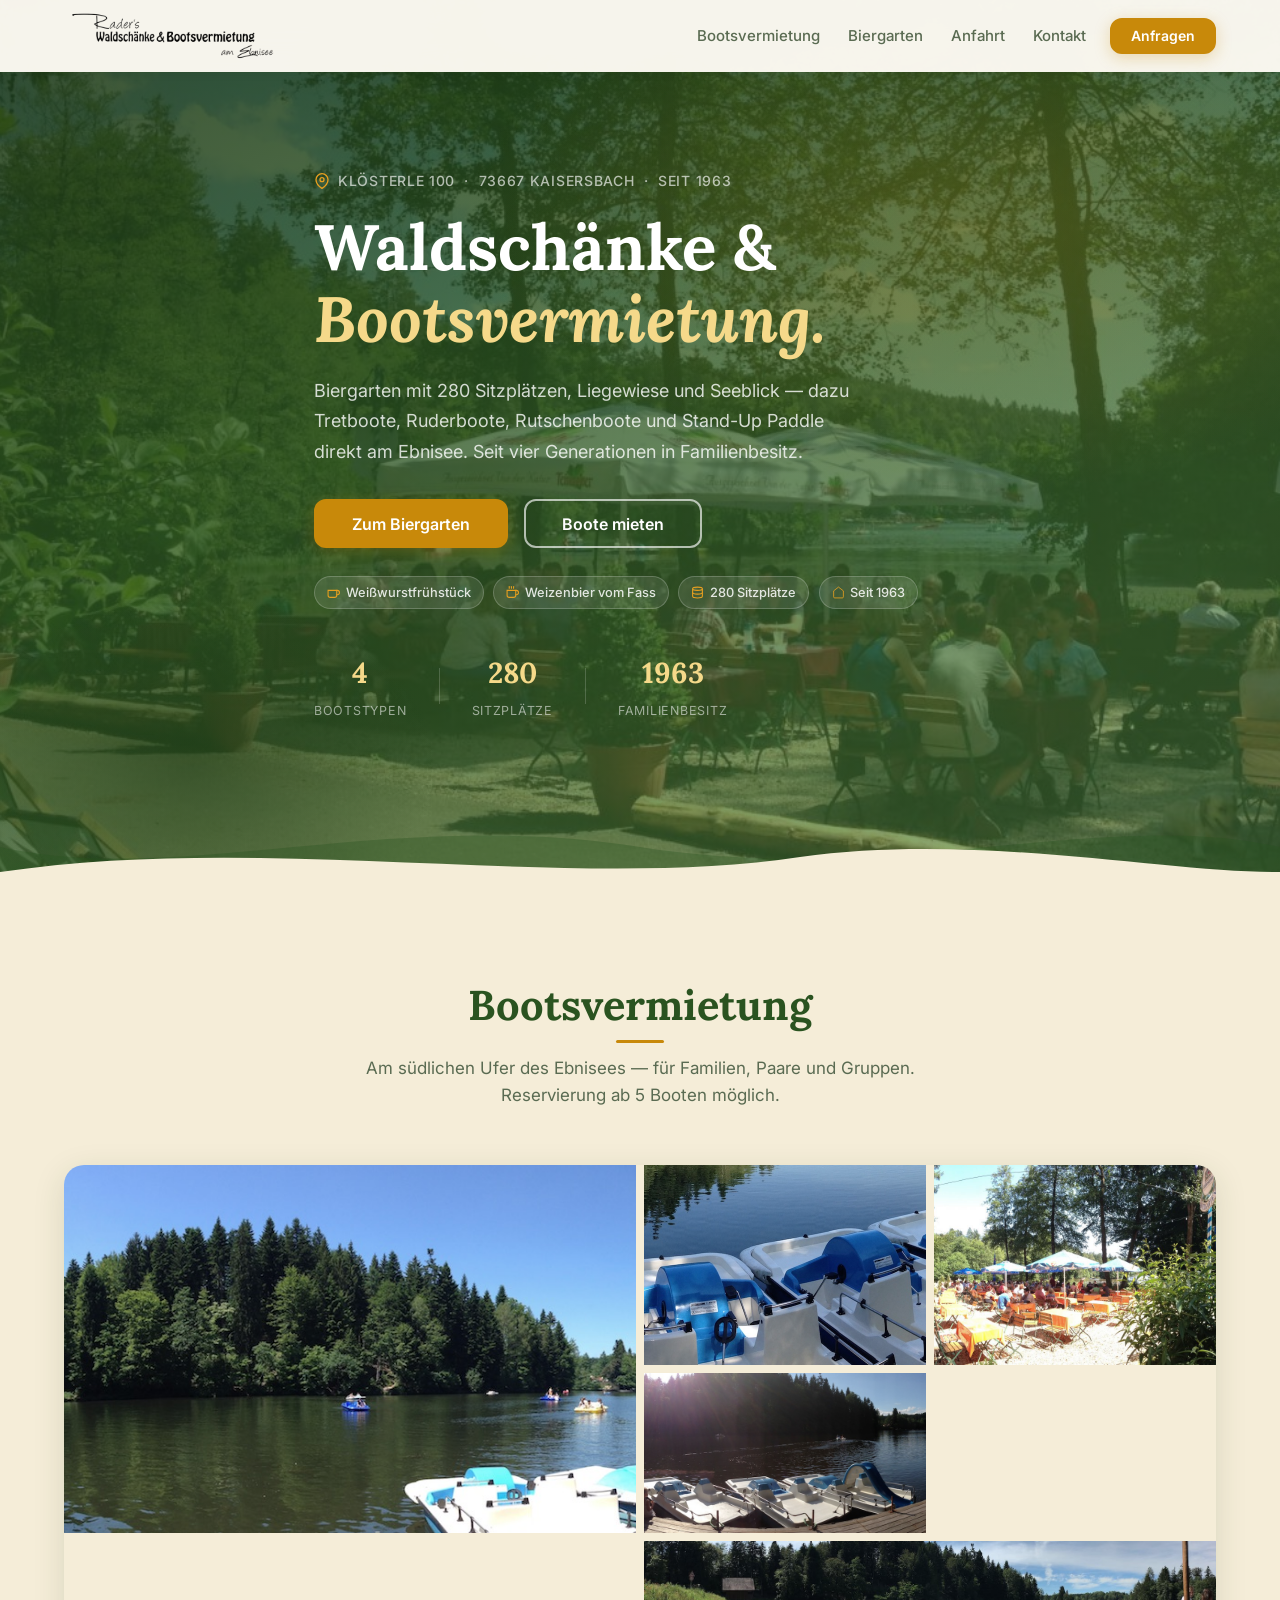
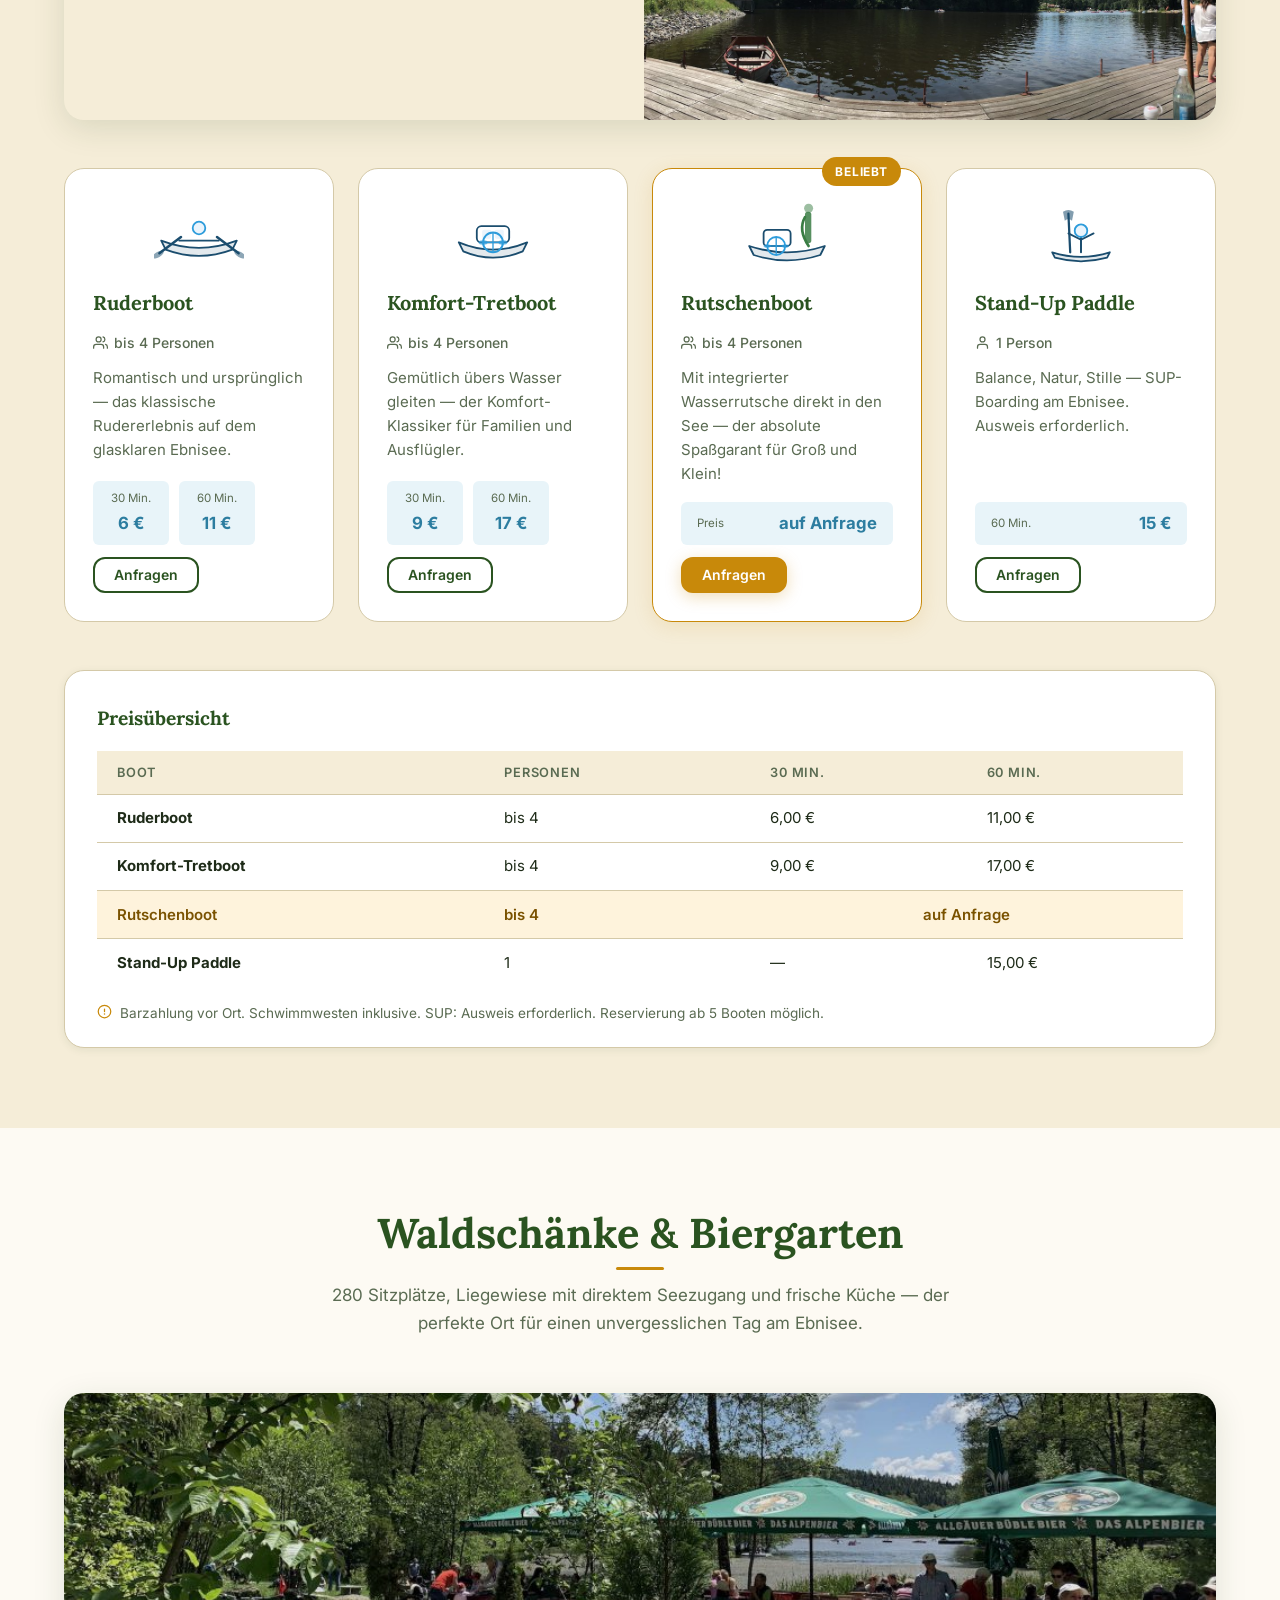
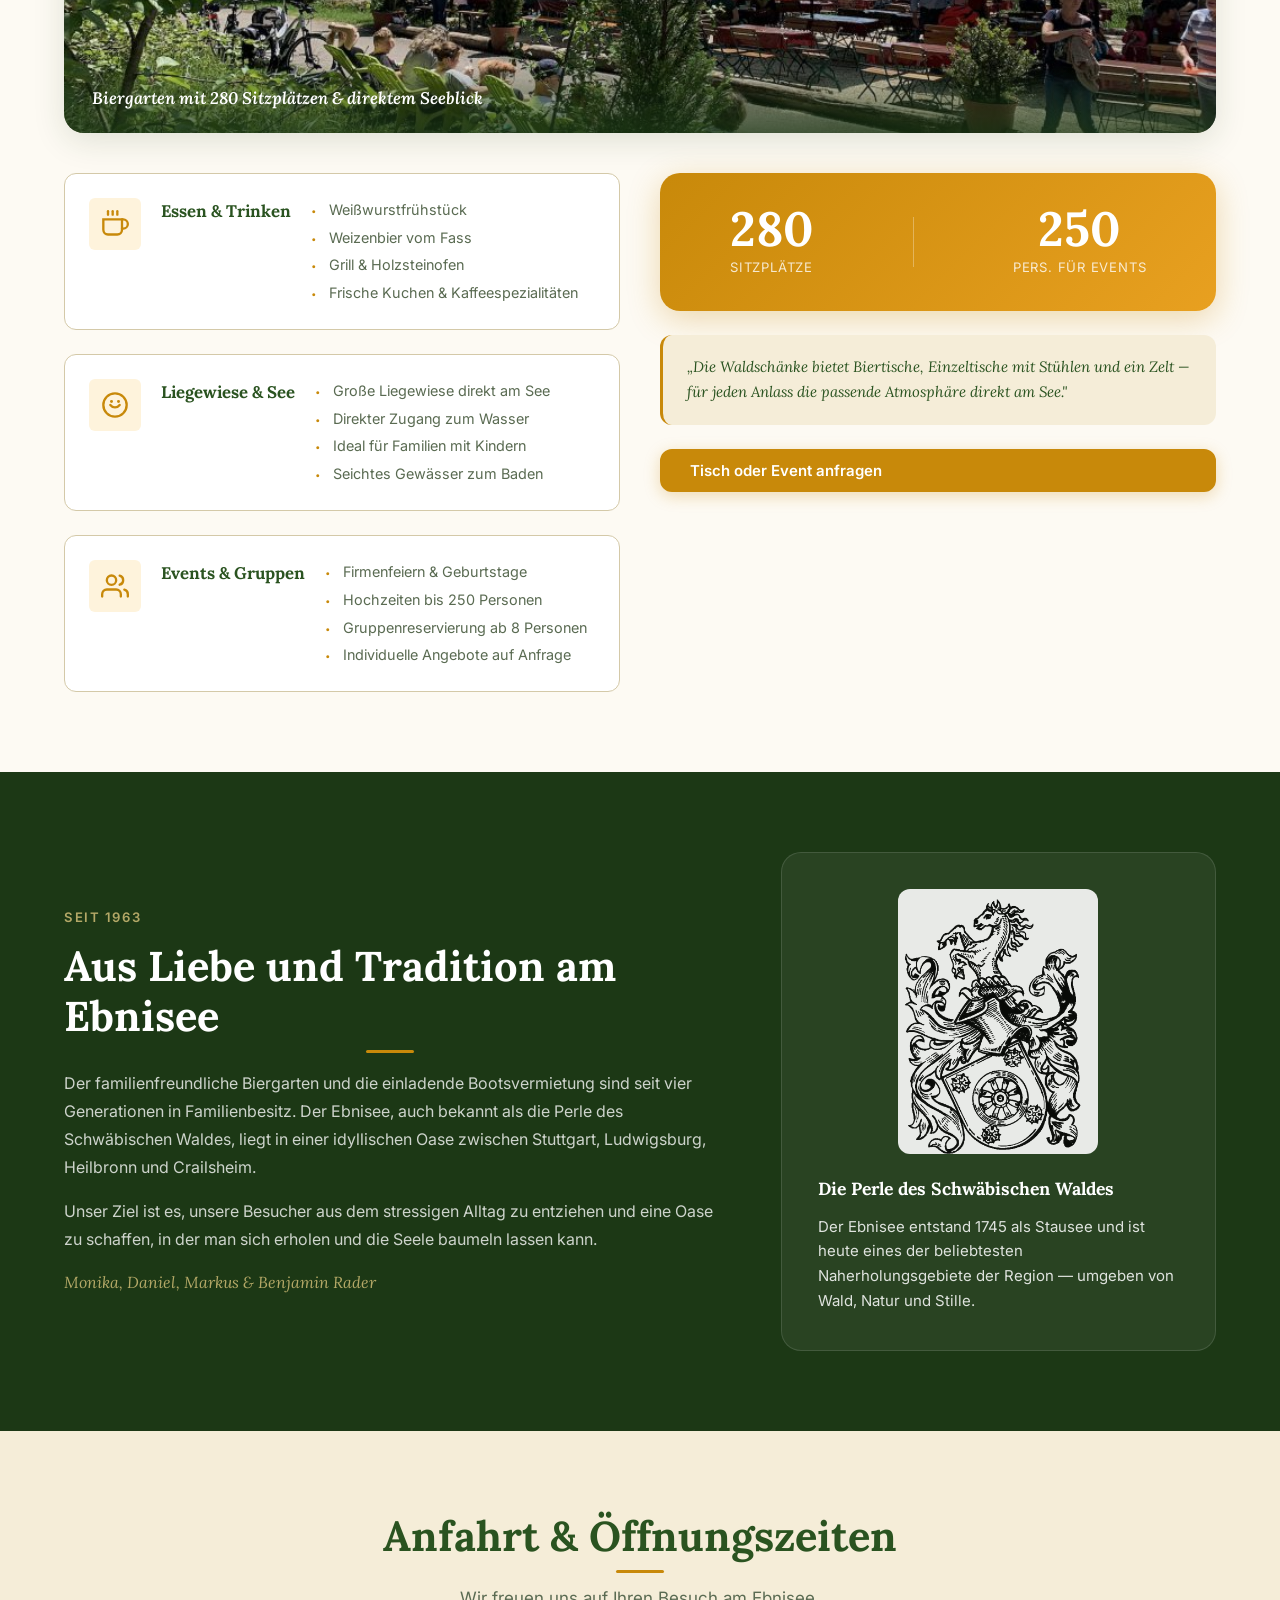
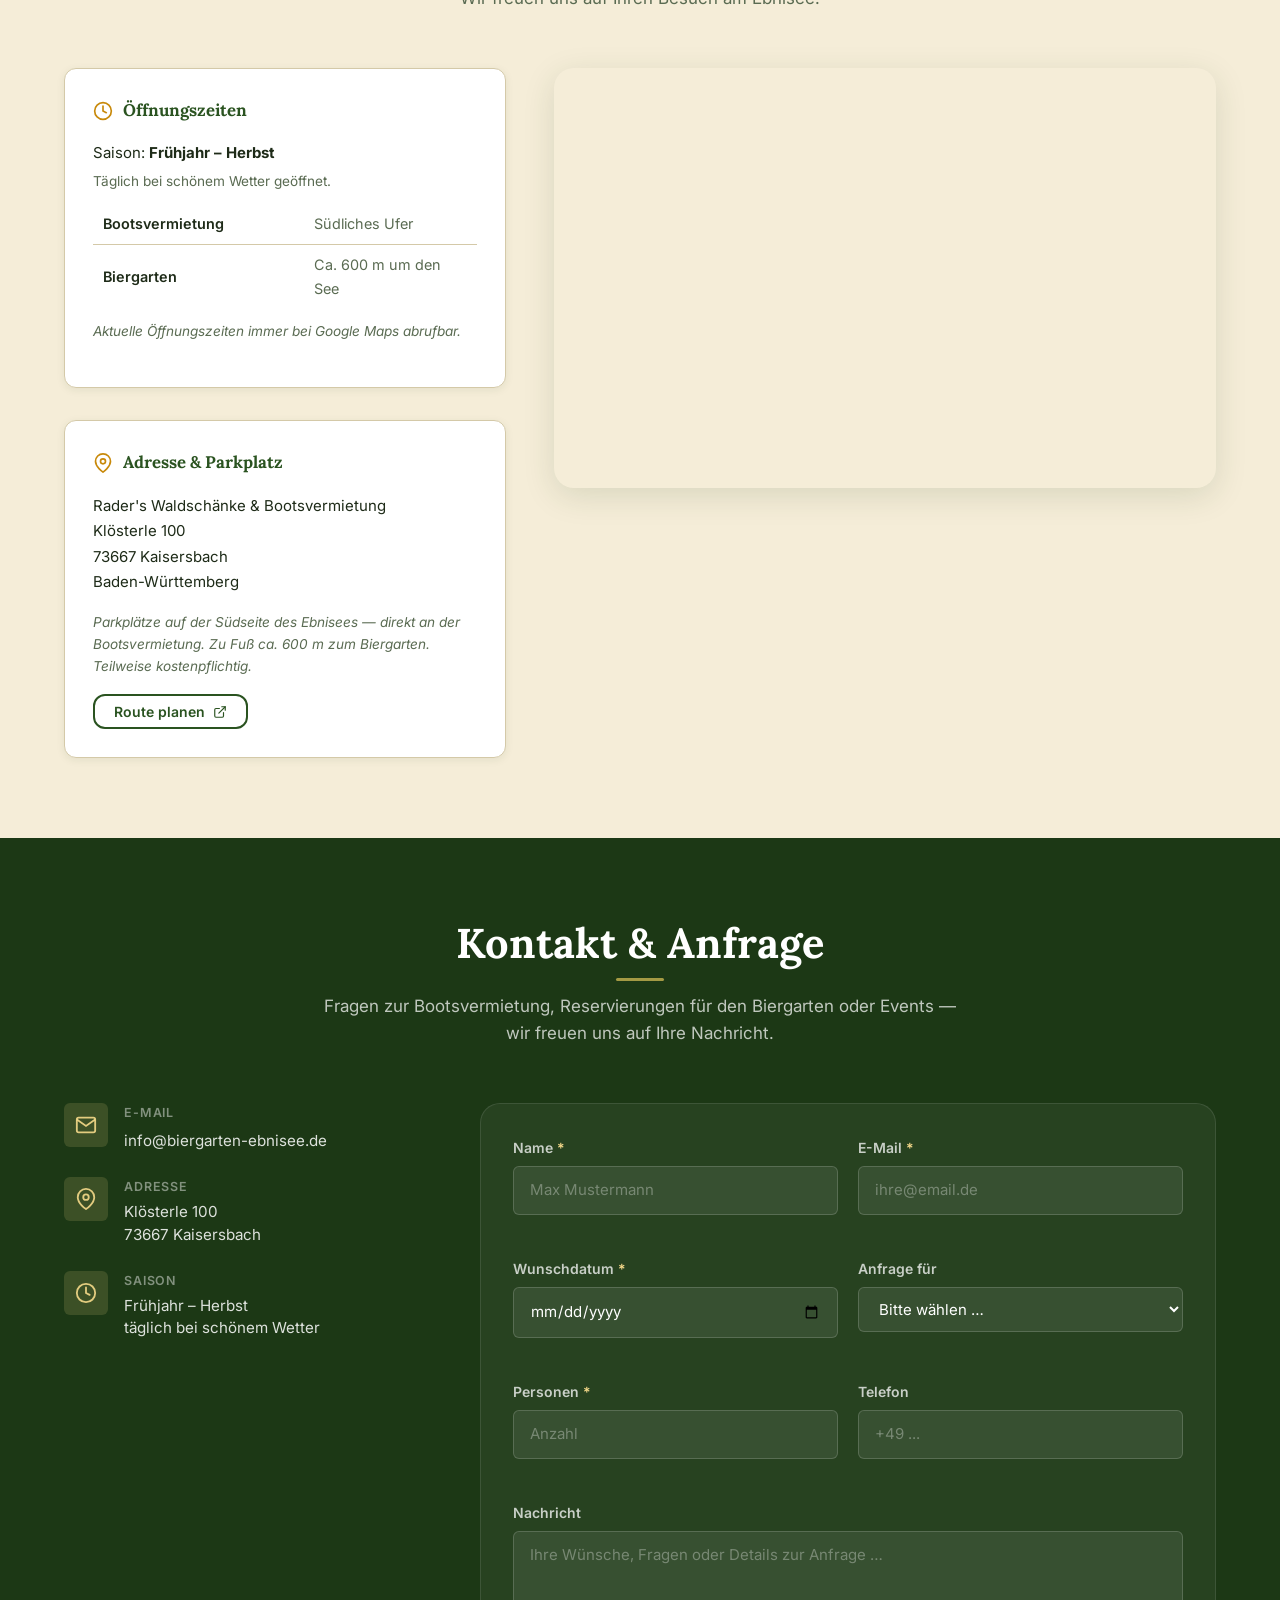
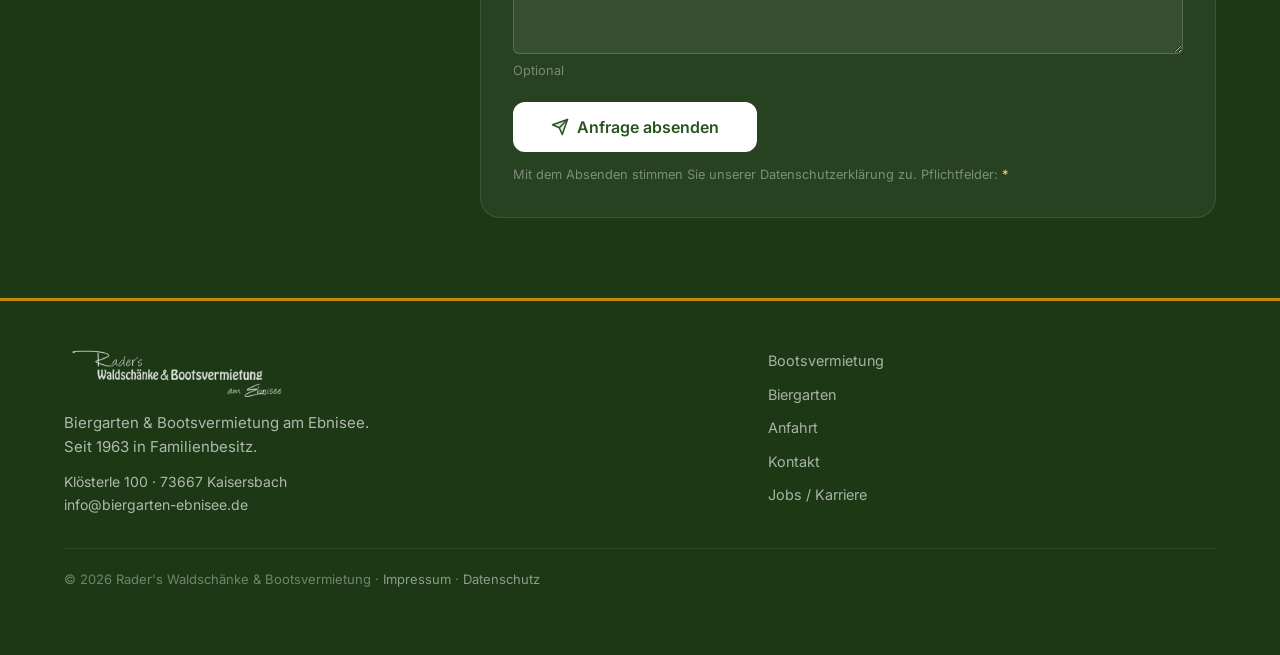
==== commit 9e2290ed: "Add real photos from bootsverleih-ebnisee.de - Hero section: real photo background (intro-banner.jpg" ====
--- a/index.html
+++ b/index.html
@@ -147,6 +147,15 @@
           <h2 id="boote-heading" class="section__title reveal">Bootsvermietung</h2>
           <p class="section__sub reveal">Am südlichen Ufer des Ebnisees — für Familien, Paare und Gruppen. Reservierung ab 5 Booten möglich.</p>
         </header>
+
+        <!-- Fotogalerie der echten Boote -->
+        <div class="photo-gallery reveal" role="region" aria-label="Fotos Bootsvermietung am Ebnisee">
+          <img src="assets/images/slider-boote1.jpg"  alt="Boote am Steg des Ebnisees"          class="photo-gallery__img photo-gallery__img--tall" loading="lazy">
+          <img src="assets/images/slider-boote2.jpg"  alt="Tretboote und Ruderboote am Ufer"    class="photo-gallery__img" loading="lazy">
+          <img src="assets/images/see-boote.jpg"      alt="Blick über den Ebnisee mit Booten"   class="photo-gallery__img" loading="lazy">
+          <img src="assets/images/slider-boote3.jpg"  alt="Boote auf dem Ebnisee"               class="photo-gallery__img" loading="lazy">
+          <img src="assets/images/boote-steg.jpg"     alt="Bootsteg am Ebnisee"                 class="photo-gallery__img photo-gallery__img--wide" loading="lazy">
+        </div>
 
         <ul class="boats-grid" role="list">
 
@@ -321,6 +330,17 @@
           <p class="section__sub reveal">280 Sitzplätze, Liegewiese mit direktem Seezugang und frische Küche — der perfekte Ort für einen unvergesslichen Tag am Ebnisee.</p>
         </header>
 
+        <!-- Biergarten Panoramafoto -->
+        <div class="biergarten-photo reveal">
+          <img src="assets/images/biergarten-banner.jpg"
+               alt="Rader's Waldschänke am Ebnisee — Biergarten mit Seeblick"
+               class="biergarten-photo__img"
+               loading="lazy">
+          <div class="biergarten-photo__overlay">
+            <span>Biergarten mit 280 Sitzplätzen &amp; direktem Seeblick</span>
+          </div>
+        </div>
+
         <div class="biergarten-grid">
 
           <!-- Angebots-Karten -->
@@ -405,7 +425,11 @@
           </div>
           <div class="familie-lake reveal">
             <div class="lake-card">
-              <div class="lake-card__icon" aria-hidden="true">
+              <img src="assets/images/rader-wappen.jpg"
+                   alt="Wappen Familie Rader"
+                   class="familie-wappen"
+                   loading="lazy">
+              <div class="lake-card__icon" aria-hidden="true" style="display:none">
                 <svg width="48" height="48" viewBox="0 0 24 24" fill="none"><path d="M3 9l9-7 9 7v11a2 2 0 0 1-2 2H5a2 2 0 0 1-2-2z" stroke="currentColor" stroke-width="1.5"/><polyline points="9 22 9 12 15 12 15 22" stroke="currentColor" stroke-width="1.5"/></svg>
               </div>
               <h3>Die Perle des Schwäbischen Waldes</h3>
--- a/css/style.css
+++ b/css/style.css
@@ -284,13 +284,15 @@
   min-height: 100vh;
   display: flex;
   align-items: center;
-  /* Deep forest green with warm golden glow — Biergarten at dusk */
-  background: linear-gradient(155deg,
-    #1C3815 0%,
-    #2A5320 38%,
-    #3D6B2E 68%,
-    #4A8040 100%
-  );
+  /* Real photo with forest-green gradient overlay */
+  background:
+    linear-gradient(155deg,
+      rgba(28,56,21,0.88) 0%,
+      rgba(42,83,32,0.78) 40%,
+      rgba(61,107,46,0.68) 75%,
+      rgba(74,128,64,0.55) 100%
+    ),
+    url('../assets/images/intro-banner.jpg') center / cover no-repeat;
   overflow: hidden;
   padding-top: var(--nav-h);
 }
@@ -301,23 +303,12 @@
   position: absolute;
   inset: 0;
   background:
-    radial-gradient(ellipse 70% 55% at 72% 28%, rgba(200,137,10,0.28) 0%, transparent 65%),
-    radial-gradient(ellipse 40% 40% at 20% 80%, rgba(42,83,32,0.6) 0%, transparent 60%);
+    radial-gradient(ellipse 65% 50% at 75% 25%, rgba(200,137,10,0.22) 0%, transparent 60%),
+    radial-gradient(ellipse 35% 35% at 15% 85%, rgba(28,56,21,0.5) 0%, transparent 55%);
   pointer-events: none;
 }
 
-/* Subtle leaf/dapple texture overlay */
-.hero::after {
-  content: '';
-  position: absolute;
-  inset: 0;
-  background-image:
-    radial-gradient(ellipse 3px 4px at 15% 25%, rgba(255,255,255,0.04) 0%, transparent 100%),
-    radial-gradient(ellipse 4px 3px at 45% 60%, rgba(255,255,255,0.03) 0%, transparent 100%),
-    radial-gradient(ellipse 2px 5px at 78% 40%, rgba(255,255,255,0.04) 0%, transparent 100%),
-    radial-gradient(ellipse 5px 3px at 32% 78%, rgba(255,255,255,0.03) 0%, transparent 100%);
-  pointer-events: none;
-}
+.hero::after { content: none; }
 
 .hero__content {
   position: relative;
@@ -1074,6 +1065,84 @@
 .footer__legal a { color: rgba(255,255,255,0.5); }
 .footer__legal a:hover { color: #fff; }
 
+/* ── Photo Gallery (Bootsvermietung) ──────────────────── */
+.photo-gallery {
+  display: grid;
+  grid-template-columns: repeat(4, 1fr);
+  grid-template-rows: 200px 160px;
+  gap: 0.5rem;
+  border-radius: var(--radius-lg);
+  overflow: hidden;
+  margin-bottom: 3rem;
+  box-shadow: var(--shadow-md);
+}
+
+.photo-gallery__img {
+  width: 100%;
+  height: 100%;
+  object-fit: cover;
+  display: block;
+  transition: transform 0.4s ease, filter 0.4s ease;
+  filter: saturate(0.9);
+}
+.photo-gallery__img:hover {
+  transform: scale(1.04);
+  filter: saturate(1.1);
+  z-index: 1;
+}
+
+/* First image spans 2 rows, 2 columns → big feature */
+.photo-gallery__img--tall {
+  grid-row: 1 / 3;
+  grid-column: 1 / 3;
+}
+/* Last image spans 2 columns in second row */
+.photo-gallery__img--wide {
+  grid-column: 3 / 5;
+}
+
+/* ── Biergarten Photo Banner ───────────────────────────── */
+.biergarten-photo {
+  position: relative;
+  border-radius: var(--radius-lg);
+  overflow: hidden;
+  margin-bottom: 2.5rem;
+  box-shadow: var(--shadow-md);
+}
+.biergarten-photo__img {
+  width: 100%;
+  height: 340px;
+  object-fit: cover;
+  display: block;
+  filter: saturate(0.95) brightness(0.92);
+}
+.biergarten-photo__overlay {
+  position: absolute;
+  bottom: 0;
+  left: 0;
+  right: 0;
+  padding: 1.25rem 1.75rem;
+  background: linear-gradient(to top, rgba(28,56,21,0.75) 0%, transparent 100%);
+  color: #fff;
+  font-family: 'Lora', serif;
+  font-style: italic;
+  font-size: 1.05rem;
+  font-weight: 600;
+}
+
+/* ── Familie Wappen ────────────────────────────────────── */
+.familie-wappen {
+  width: 100%;
+  max-width: 200px;
+  height: auto;
+  object-fit: contain;
+  border-radius: var(--radius-md);
+  display: block;
+  margin: 0 auto 1.25rem;
+  filter: brightness(1.05) contrast(0.95);
+  opacity: 0.92;
+}
+
 /* ── Responsive ─────────────────────────────────────────── */
 @media (max-width: 1024px) {
   .biergarten-grid  { grid-template-columns: 1fr; }
@@ -1085,6 +1154,15 @@
   .anfahrt-grid  { grid-template-columns: 1fr; }
   .kontakt-grid  { grid-template-columns: 1fr; }
   .footer__inner { grid-template-columns: 1fr; }
+}
+
+@media (max-width: 900px) {
+  .photo-gallery {
+    grid-template-columns: 1fr 1fr;
+    grid-template-rows: 180px 180px 160px;
+  }
+  .photo-gallery__img--tall { grid-row: 1 / 2; grid-column: 1 / 2; }
+  .photo-gallery__img--wide { grid-column: 1 / 3; }
 }
 
 @media (max-width: 768px) {
@@ -1125,6 +1203,13 @@
 }
 
 @media (max-width: 480px) {
+  .photo-gallery {
+    grid-template-columns: 1fr;
+    grid-template-rows: repeat(5, 180px);
+  }
+  .photo-gallery__img--tall { grid-row: auto; grid-column: auto; }
+  .photo-gallery__img--wide { grid-column: auto; }
+  .biergarten-photo__img { height: 220px; }
   .boats-grid { grid-template-columns: 1fr; }
   .biergarten-highlight { flex-direction: column; gap: 1rem; }
   .biergarten-highlight__divider { width: 60px; height: 1px; }
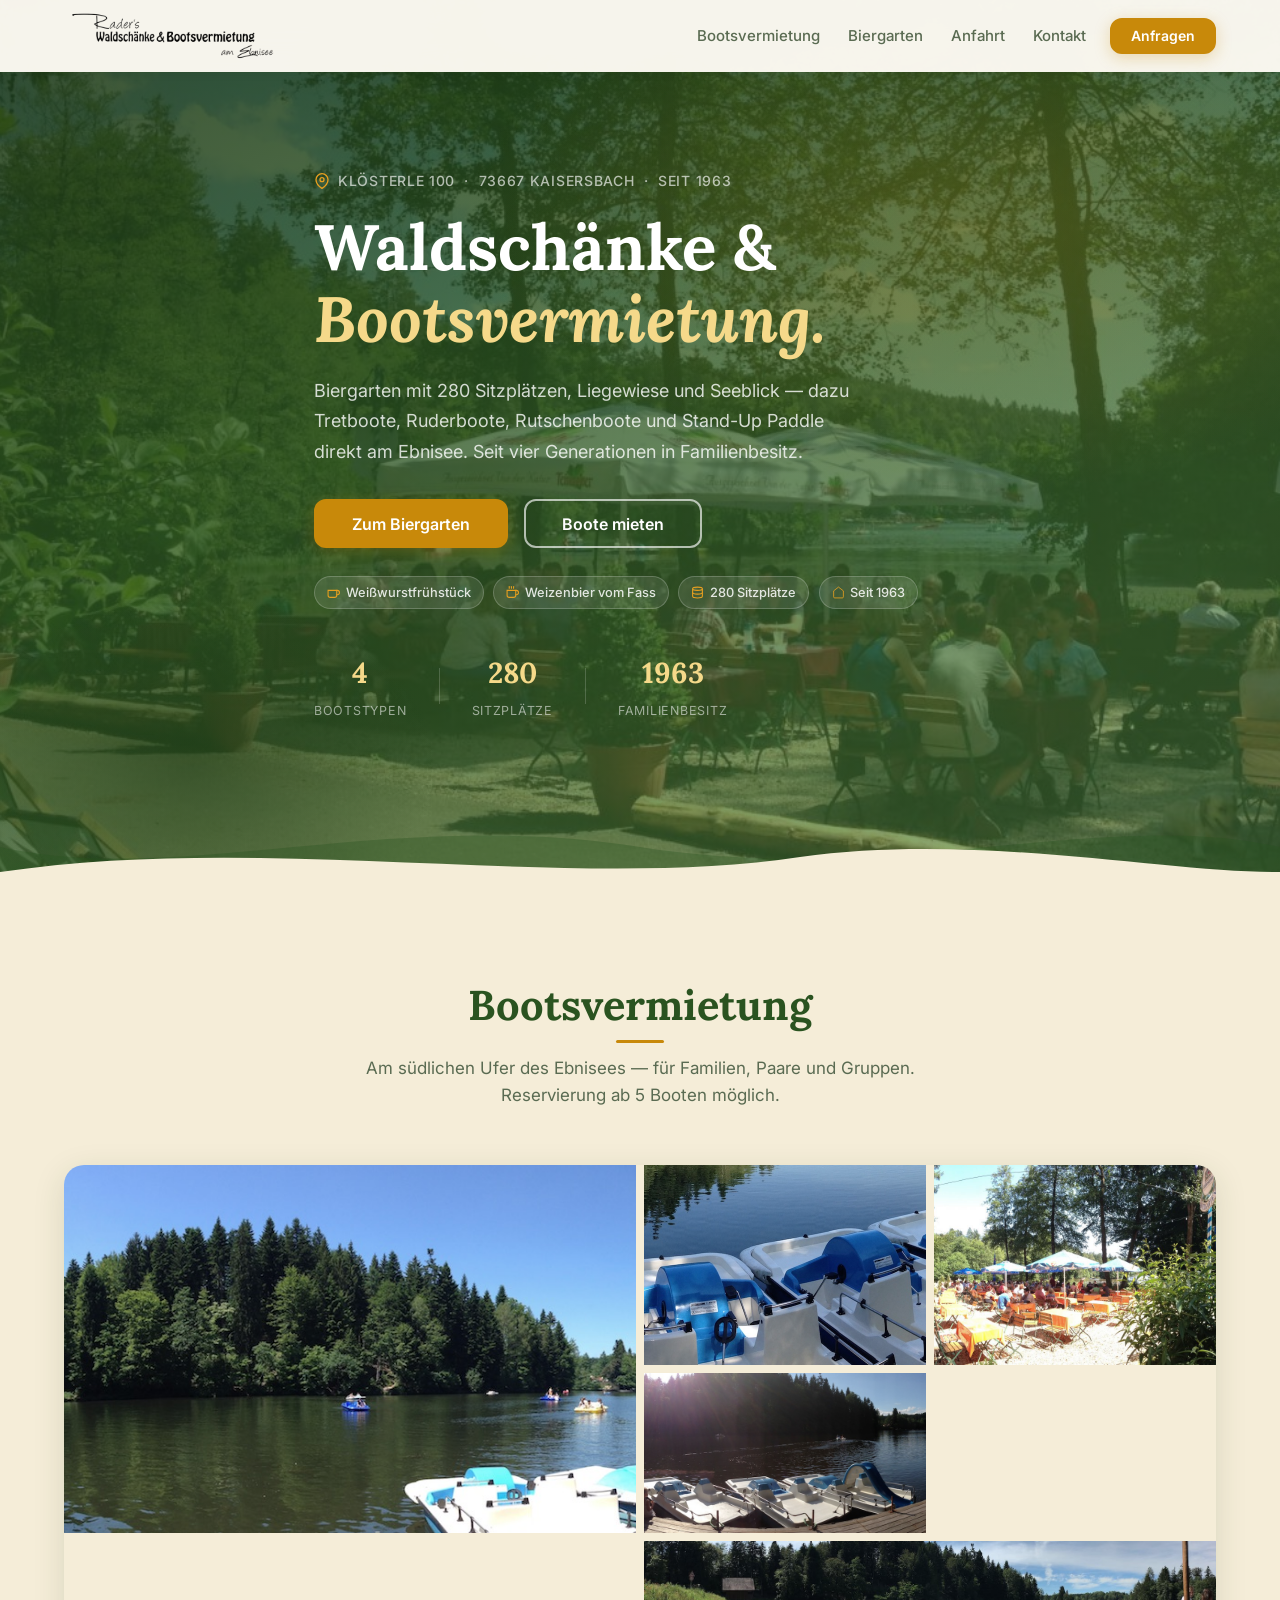
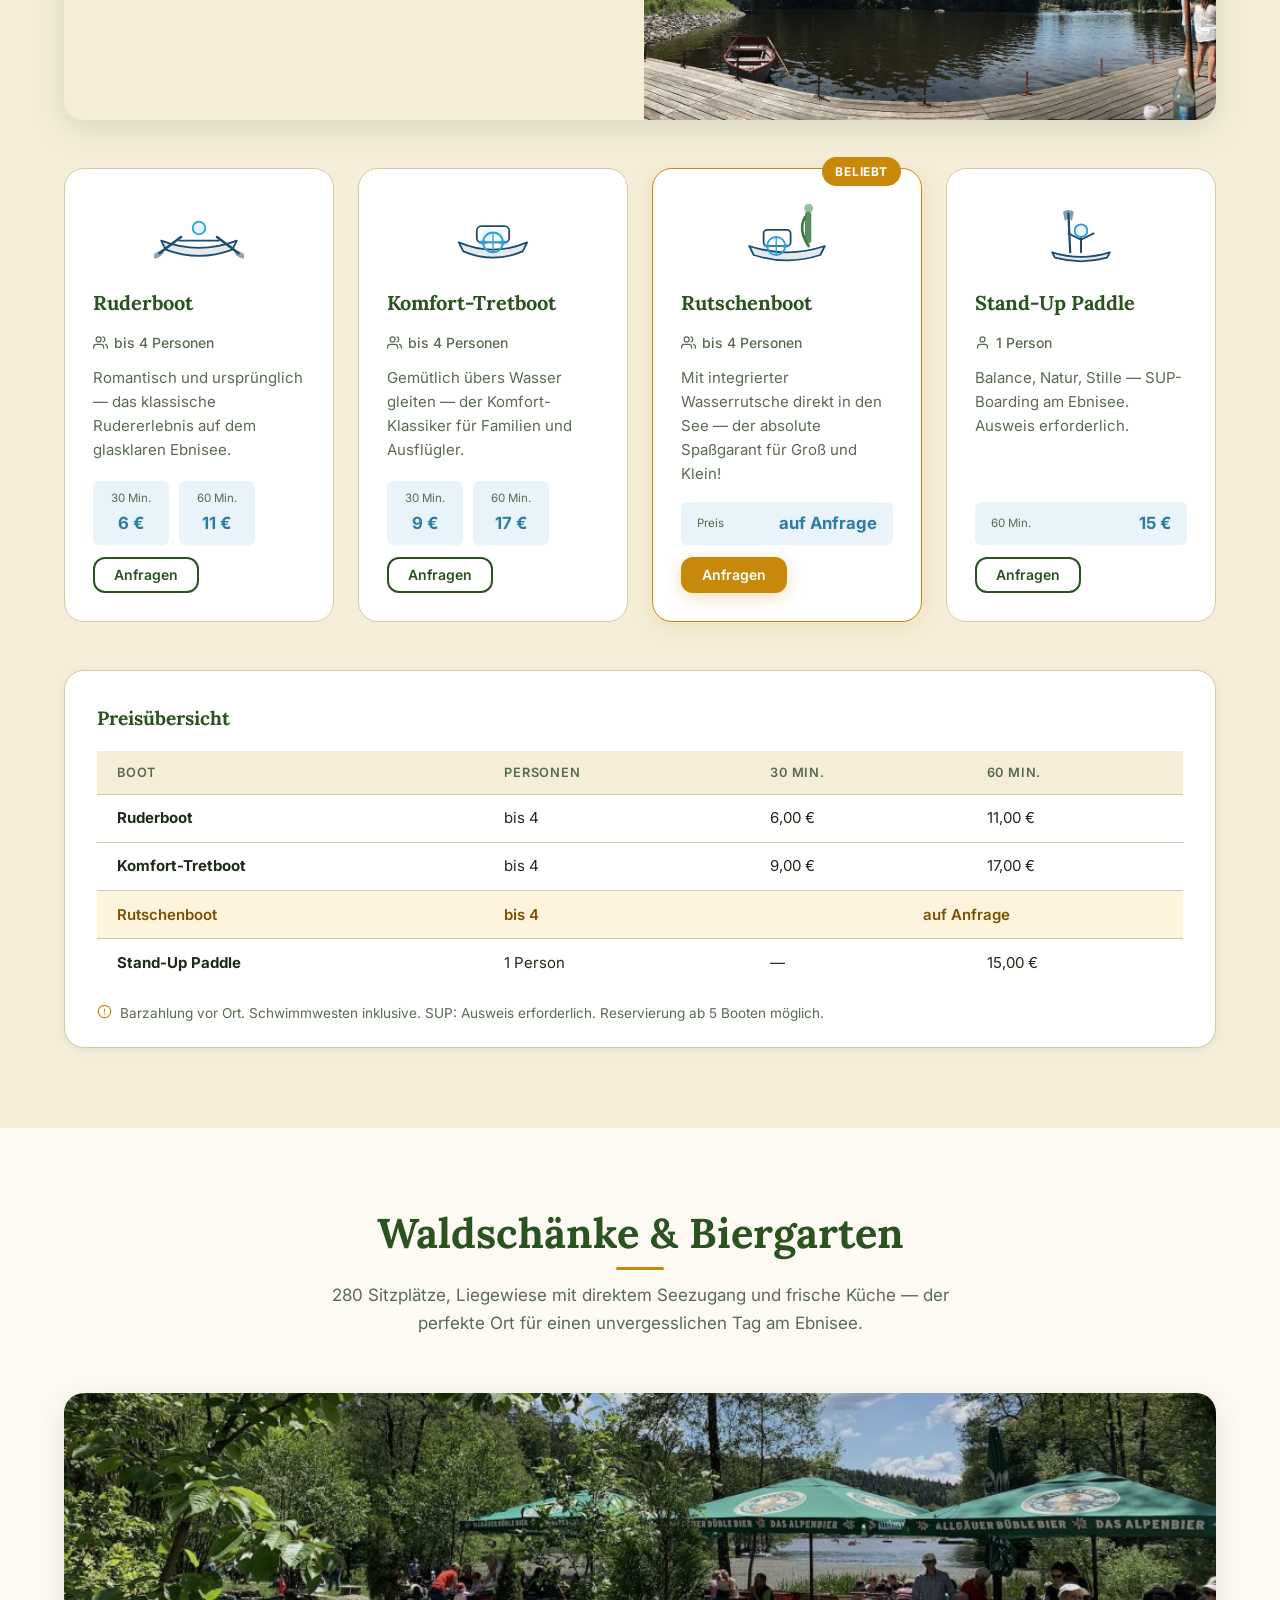
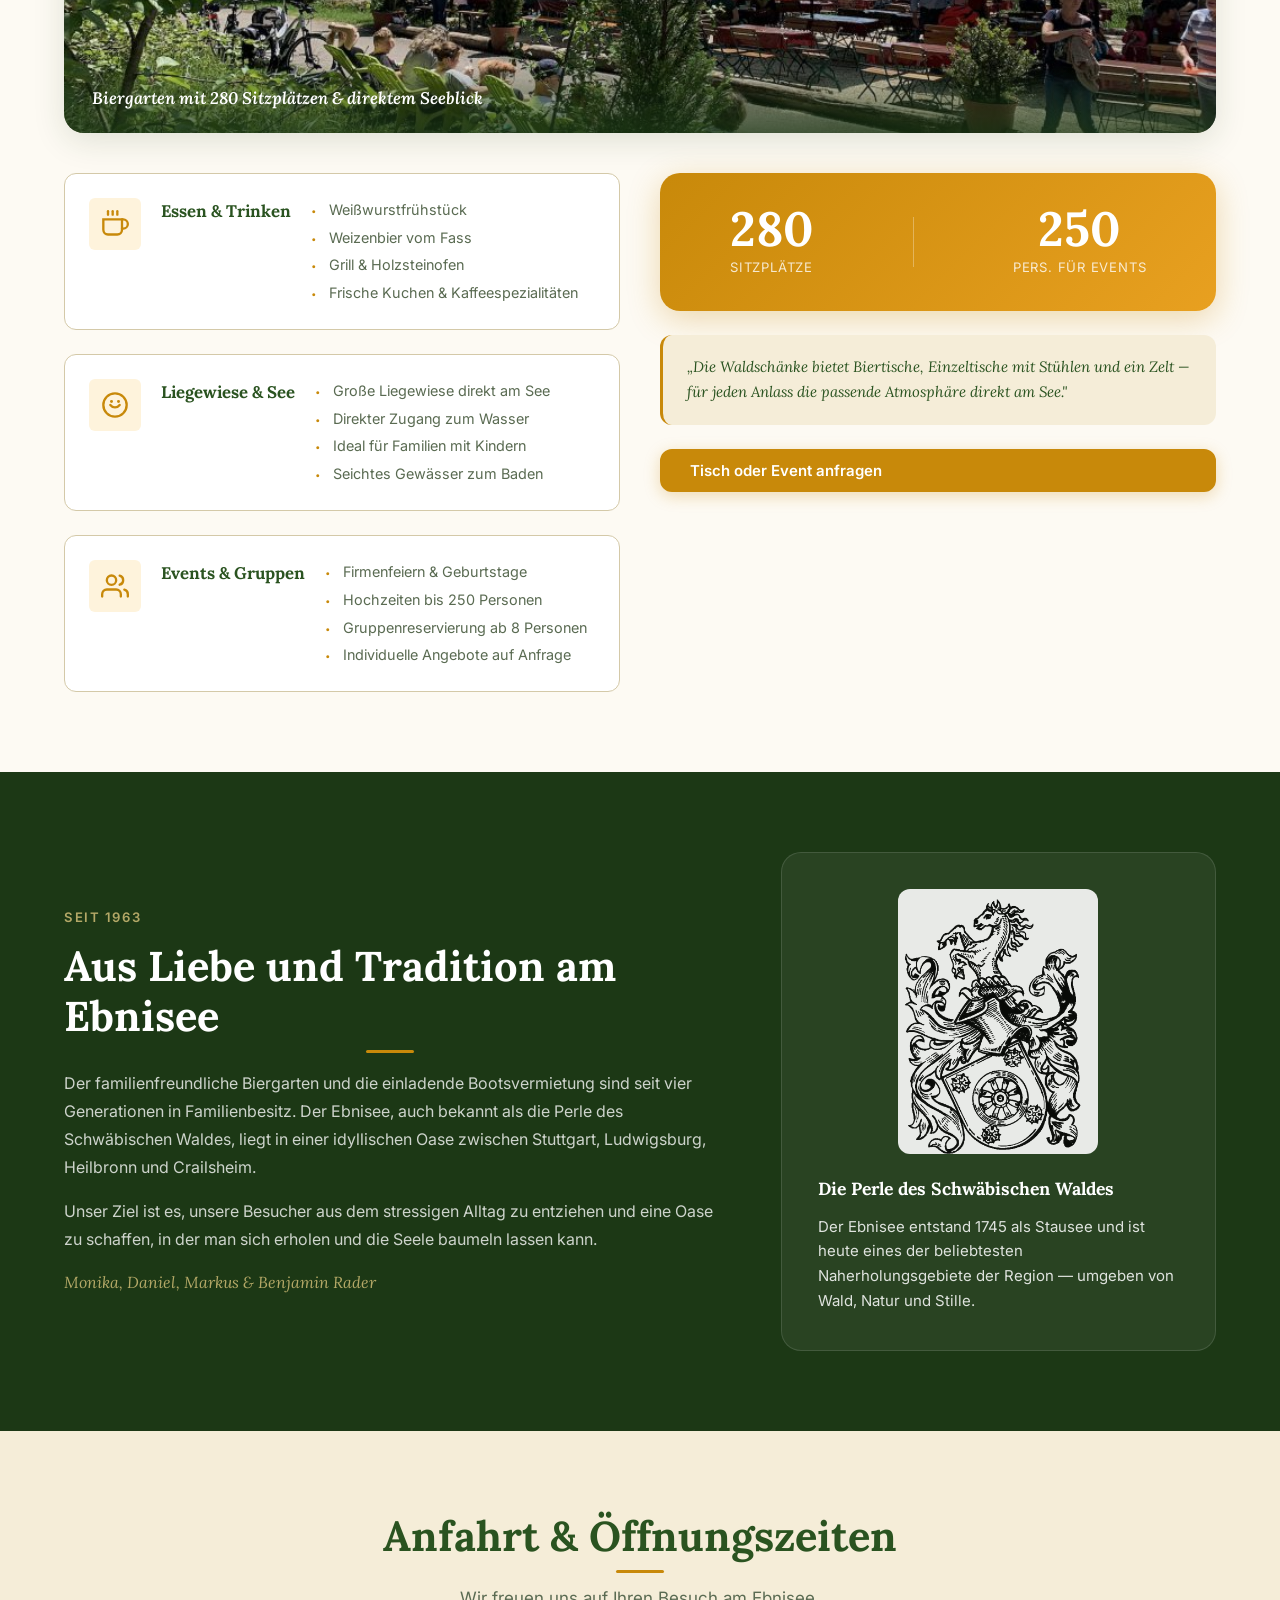
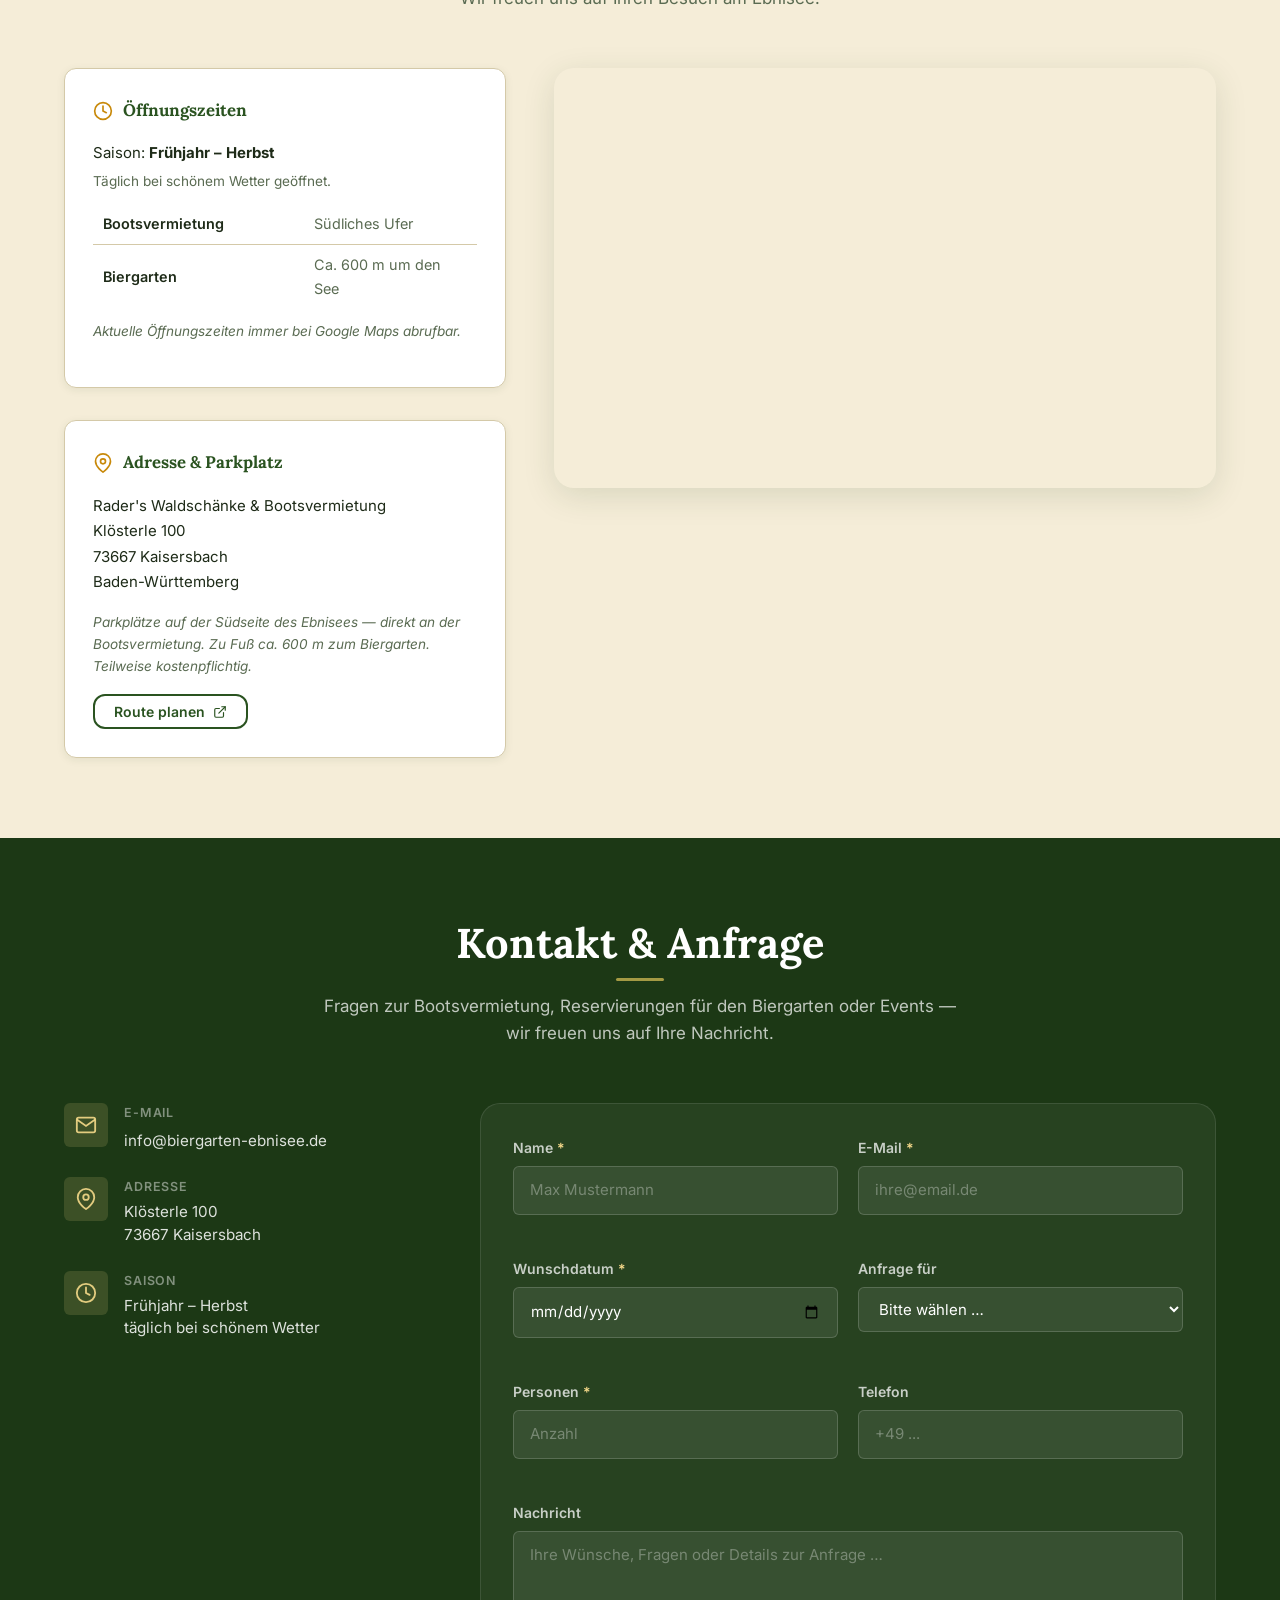
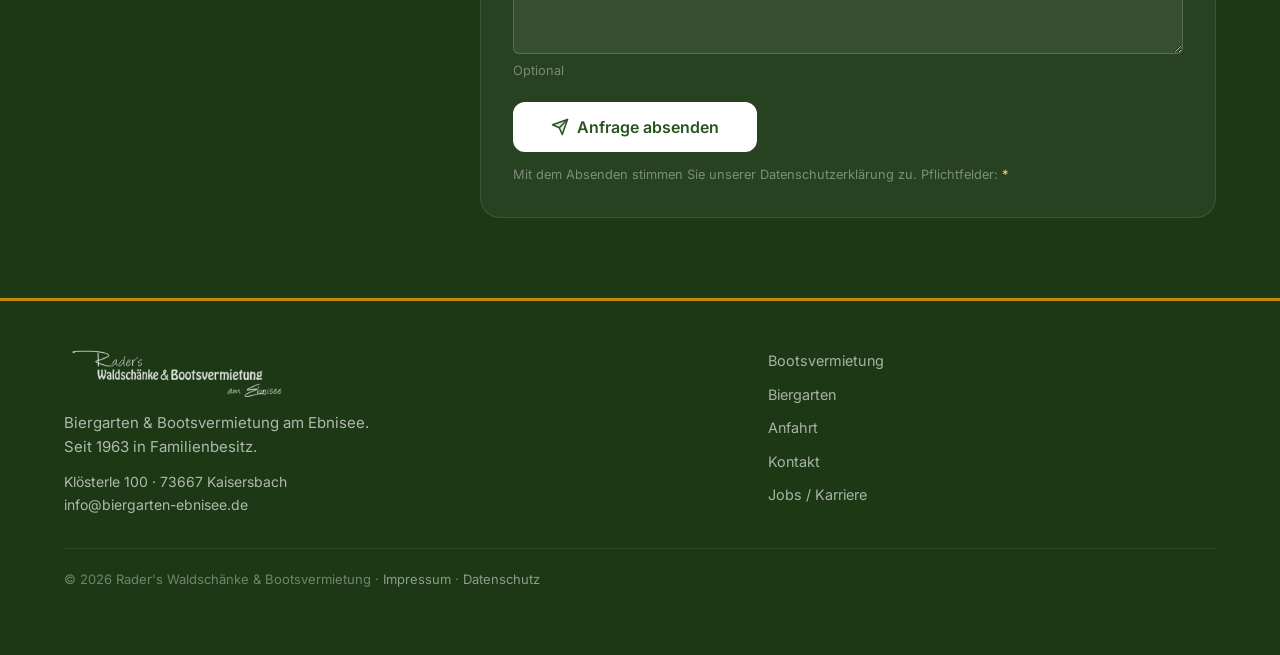
==== commit ae08c117: "Add customer-editable CMS (Sveltia CMS + own login worker) Extracts hardcoded content (Bootsvermietu" ====
--- a/index.html
+++ b/index.html
@@ -160,7 +160,8 @@
         <ul class="boats-grid" role="list">
 
           <!-- Ruderboot -->
-          <li class="boat-card reveal" aria-label="Ruderboot">
+          <li class="boat-card reveal" data-boat-id="ruderboot" aria-label="Ruderboot">
+            <span class="boat-card__badge" hidden>Beliebt</span>
             <div class="boat-card__icon" aria-hidden="true">
               <svg viewBox="0 0 100 72" fill="none" xmlns="http://www.w3.org/2000/svg" width="90">
                 <path d="M8 44 Q50 60 92 44 L87 54 Q50 68 13 54 Z" fill="#1B4D6E" fill-opacity="0.12" stroke="#1B4D6E" stroke-width="2" stroke-linejoin="round"/>
@@ -186,7 +187,8 @@
           </li>
 
           <!-- Komfort-Tretboot -->
-          <li class="boat-card reveal" aria-label="Komfort-Tretboot">
+          <li class="boat-card reveal" data-boat-id="tretboot" aria-label="Komfort-Tretboot">
+            <span class="boat-card__badge" hidden>Beliebt</span>
             <div class="boat-card__icon" aria-hidden="true">
               <svg viewBox="0 0 100 72" fill="none" xmlns="http://www.w3.org/2000/svg" width="90">
                 <path d="M12 46 Q50 62 88 46 L83 56 Q50 70 17 56 Z" fill="#1B4D6E" fill-opacity="0.12" stroke="#1B4D6E" stroke-width="2" stroke-linejoin="round"/>
@@ -214,7 +216,7 @@
           </li>
 
           <!-- Rutschenboot (featured) -->
-          <li class="boat-card boat-card--featured reveal" aria-label="Rutschenboot – beliebt">
+          <li class="boat-card boat-card--featured reveal" data-boat-id="rutsche" aria-label="Rutschenboot – beliebt">
             <span class="boat-card__badge">Beliebt</span>
             <div class="boat-card__icon" aria-hidden="true">
               <svg viewBox="0 0 100 72" fill="none" xmlns="http://www.w3.org/2000/svg" width="90">
@@ -243,7 +245,8 @@
           </li>
 
           <!-- Stand-Up Paddle -->
-          <li class="boat-card reveal" aria-label="Stand-Up Paddle Board">
+          <li class="boat-card reveal" data-boat-id="sup" aria-label="Stand-Up Paddle Board">
+            <span class="boat-card__badge" hidden>Beliebt</span>
             <div class="boat-card__icon" aria-hidden="true">
               <svg viewBox="0 0 100 72" fill="none" xmlns="http://www.w3.org/2000/svg" width="90">
                 <path d="M18 57 Q50 67 82 57 L79 63 Q50 71 21 63 Z" fill="#1B4D6E" fill-opacity="0.12" stroke="#1B4D6E" stroke-width="2" stroke-linejoin="round"/>
@@ -284,24 +287,24 @@
                 </tr>
               </thead>
               <tbody>
-                <tr>
+                <tr data-boat-id="ruderboot">
                   <th scope="row">Ruderboot</th>
                   <td>bis 4</td>
                   <td>6,00 €</td>
                   <td>11,00 €</td>
                 </tr>
-                <tr>
+                <tr data-boat-id="tretboot">
                   <th scope="row">Komfort-Tretboot</th>
                   <td>bis 4</td>
                   <td>9,00 €</td>
                   <td>17,00 €</td>
                 </tr>
-                <tr class="price-table__featured">
+                <tr class="price-table__featured" data-boat-id="rutsche">
                   <th scope="row">Rutschenboot</th>
                   <td>bis 4</td>
                   <td colspan="2" style="text-align:center">auf Anfrage</td>
                 </tr>
-                <tr>
+                <tr data-boat-id="sup">
                   <th scope="row">Stand-Up Paddle</th>
                   <td>1</td>
                   <td>—</td>
@@ -346,7 +349,7 @@
           <!-- Angebots-Karten -->
           <div class="biergarten-cards">
 
-            <div class="feature-card reveal">
+            <div class="feature-card reveal" data-feature-id="essen">
               <div class="feature-card__icon" aria-hidden="true">
                 <svg width="28" height="28" viewBox="0 0 24 24" fill="none"><path d="M18 8h1a4 4 0 0 1 0 8h-1" stroke="currentColor" stroke-width="2" stroke-linecap="round"/><path d="M2 8h16v9a4 4 0 0 1-4 4H6a4 4 0 0 1-4-4V8z" stroke="currentColor" stroke-width="2"/><line x1="6" y1="1" x2="6" y2="4" stroke="currentColor" stroke-width="2" stroke-linecap="round"/><line x1="10" y1="1" x2="10" y2="4" stroke="currentColor" stroke-width="2" stroke-linecap="round"/><line x1="14" y1="1" x2="14" y2="4" stroke="currentColor" stroke-width="2" stroke-linecap="round"/></svg>
               </div>
@@ -359,7 +362,7 @@
               </ul>
             </div>
 
-            <div class="feature-card reveal">
+            <div class="feature-card reveal" data-feature-id="liegewiese">
               <div class="feature-card__icon" aria-hidden="true">
                 <svg width="28" height="28" viewBox="0 0 24 24" fill="none"><circle cx="12" cy="12" r="10" stroke="currentColor" stroke-width="2"/><path d="M8 12s1.5 2 4 2 4-2 4-2" stroke="currentColor" stroke-width="2" stroke-linecap="round"/><line x1="9" y1="9" x2="9.01" y2="9" stroke="currentColor" stroke-width="2.5" stroke-linecap="round"/><line x1="15" y1="9" x2="15.01" y2="9" stroke="currentColor" stroke-width="2.5" stroke-linecap="round"/></svg>
               </div>
@@ -372,7 +375,7 @@
               </ul>
             </div>
 
-            <div class="feature-card reveal">
+            <div class="feature-card reveal" data-feature-id="events">
               <div class="feature-card__icon" aria-hidden="true">
                 <svg width="28" height="28" viewBox="0 0 24 24" fill="none"><path d="M17 21v-2a4 4 0 0 0-4-4H5a4 4 0 0 0-4 4v2" stroke="currentColor" stroke-width="2" stroke-linecap="round"/><circle cx="9" cy="7" r="4" stroke="currentColor" stroke-width="2"/><path d="M23 21v-2a4 4 0 0 0-3-3.87M16 3.13a4 4 0 0 1 0 7.75" stroke="currentColor" stroke-width="2" stroke-linecap="round"/></svg>
               </div>
@@ -461,14 +464,14 @@
                 Öffnungszeiten
               </h3>
               <p class="info-block__season">Saison: <strong>Frühjahr – Herbst</strong></p>
-              <p class="info-block__note" style="margin-top:0; margin-bottom:0.75rem; font-style:normal; color: var(--color-text-light);">Täglich bei schönem Wetter geöffnet.</p>
+              <p id="anfahrt-season-note" class="info-block__note" style="margin-top:0; margin-bottom:0.75rem; font-style:normal; color: var(--color-text-light);">Täglich bei schönem Wetter geöffnet.</p>
               <table class="hours-table" aria-label="Öffnungszeiten">
                 <tbody>
-                  <tr>
+                  <tr data-row="bootsvermietung">
                     <th scope="row">Bootsvermietung</th>
                     <td>Südliches Ufer</td>
                   </tr>
-                  <tr>
+                  <tr data-row="biergarten">
                     <th scope="row">Biergarten</th>
                     <td>Ca. 600 m um den See</td>
                   </tr>
@@ -537,7 +540,7 @@
               </span>
               <div>
                 <p class="contact-item__label">E-Mail</p>
-                <a href="mailto:info@biergarten-ebnisee.de" class="contact-item__value">info@biergarten-ebnisee.de</a>
+                <a href="mailto:info@biergarten-ebnisee.de" id="contact-email-link" class="contact-item__value">info@biergarten-ebnisee.de</a>
               </div>
             </div>
             <div class="contact-item">
@@ -546,7 +549,7 @@
               </span>
               <div>
                 <p class="contact-item__label">Adresse</p>
-                <p class="contact-item__value">Klösterle 100<br>73667 Kaisersbach</p>
+                <p id="contact-address-value" class="contact-item__value">Klösterle 100<br>73667 Kaisersbach</p>
               </div>
             </div>
             <div class="contact-item">
@@ -555,7 +558,7 @@
               </span>
               <div>
                 <p class="contact-item__label">Saison</p>
-                <p class="contact-item__value">Frühjahr – Herbst<br>täglich bei schönem Wetter</p>
+                <p id="contact-season-value" class="contact-item__value">Frühjahr – Herbst<br>täglich bei schönem Wetter</p>
               </div>
             </div>
           </div>
@@ -646,8 +649,8 @@
         <img src="assets/images/logo.png" alt="Rader's Waldschänke & Bootsvermietung" class="footer__logo-img" onerror="this.style.display='none'">
         <p class="footer__tagline">Biergarten &amp; Bootsvermietung am Ebnisee.<br>Seit 1963 in Familienbesitz.</p>
         <address class="footer__address">
-          Klösterle 100 · 73667 Kaisersbach<br>
-          <a href="mailto:info@biergarten-ebnisee.de">info@biergarten-ebnisee.de</a>
+          <span id="footer-address-text">Klösterle 100 · 73667 Kaisersbach</span><br>
+          <a href="mailto:info@biergarten-ebnisee.de" id="footer-email-link">info@biergarten-ebnisee.de</a>
         </address>
       </div>
       <nav class="footer__nav" aria-label="Footer-Navigation">
@@ -664,6 +667,7 @@
     </div>
   </footer>
 
+  <script src="js/cms-content.js"></script>
   <script src="js/main.js"></script>
 </body>
 </html>
--- a/css/style.css
+++ b/css/style.css
@@ -1144,7 +1144,7 @@
 }
 
 /* ── Responsive ─────────────────────────────────────────── */
-@media (max-width: 1024px) {
+@media (max-width: 1200px) {
   .biergarten-grid  { grid-template-columns: 1fr; }
   .biergarten-info  { position: static; }
   .familie-grid     { grid-template-columns: 1fr; gap: 2rem; }
@@ -1165,9 +1165,8 @@
   .photo-gallery__img--wide { grid-column: 1 / 3; }
 }
 
-@media (max-width: 768px) {
-  :root { --section-py: 3.5rem; }
-
+@media (max-width: 1024px) {
+  /* Hamburger navigation for all tablets and phones */
   .nav__toggle { display: flex; }
 
   .nav__menu {
@@ -1181,6 +1180,8 @@
     transition: transform 0.3s ease;
     overflow-y: auto;
     padding: 2rem 1.5rem;
+    /* Override the desktop flex layout */
+    height: calc(100vh - var(--nav-h));
   }
   .nav__menu--open { transform: translateX(0); }
 
@@ -1193,8 +1194,24 @@
     font-size: 1.2rem;
     padding: 0.75rem 1rem;
     width: 100%;
+    color: rgba(255,255,255,0.9);
   }
-  .nav__cta { margin: 1rem 0 0; width: auto; }
+  .nav__link:hover,
+  .nav__link--active {
+    color: #fff;
+    background: rgba(255,255,255,0.12);
+  }
+  .nav__cta {
+    margin: 1rem 0 0;
+    width: auto;
+    background: var(--color-amber);
+    color: #fff;
+    border-color: var(--color-amber);
+  }
+}
+
+@media (max-width: 768px) {
+  :root { --section-py: 3.5rem; }
 
   .form-row           { grid-template-columns: 1fr; }
   .hero__cta-group    { flex-direction: column; align-items: flex-start; }
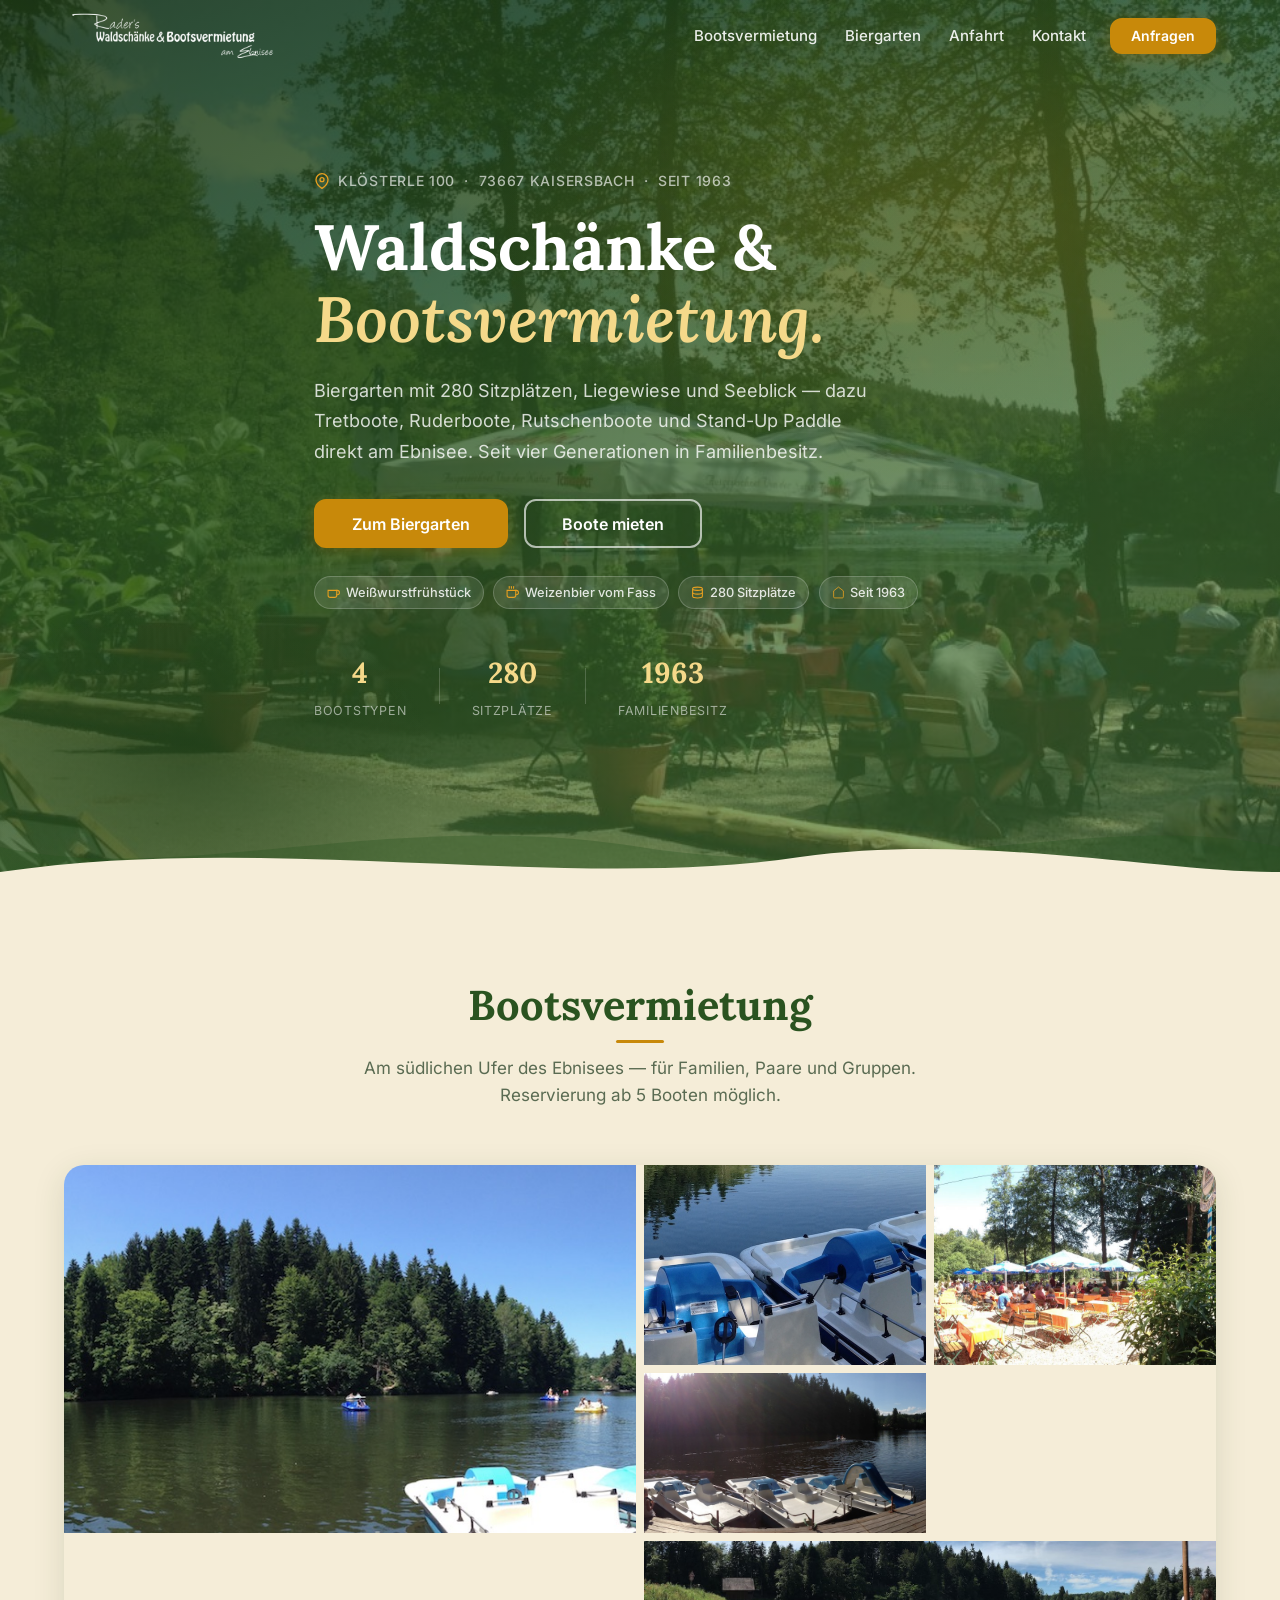
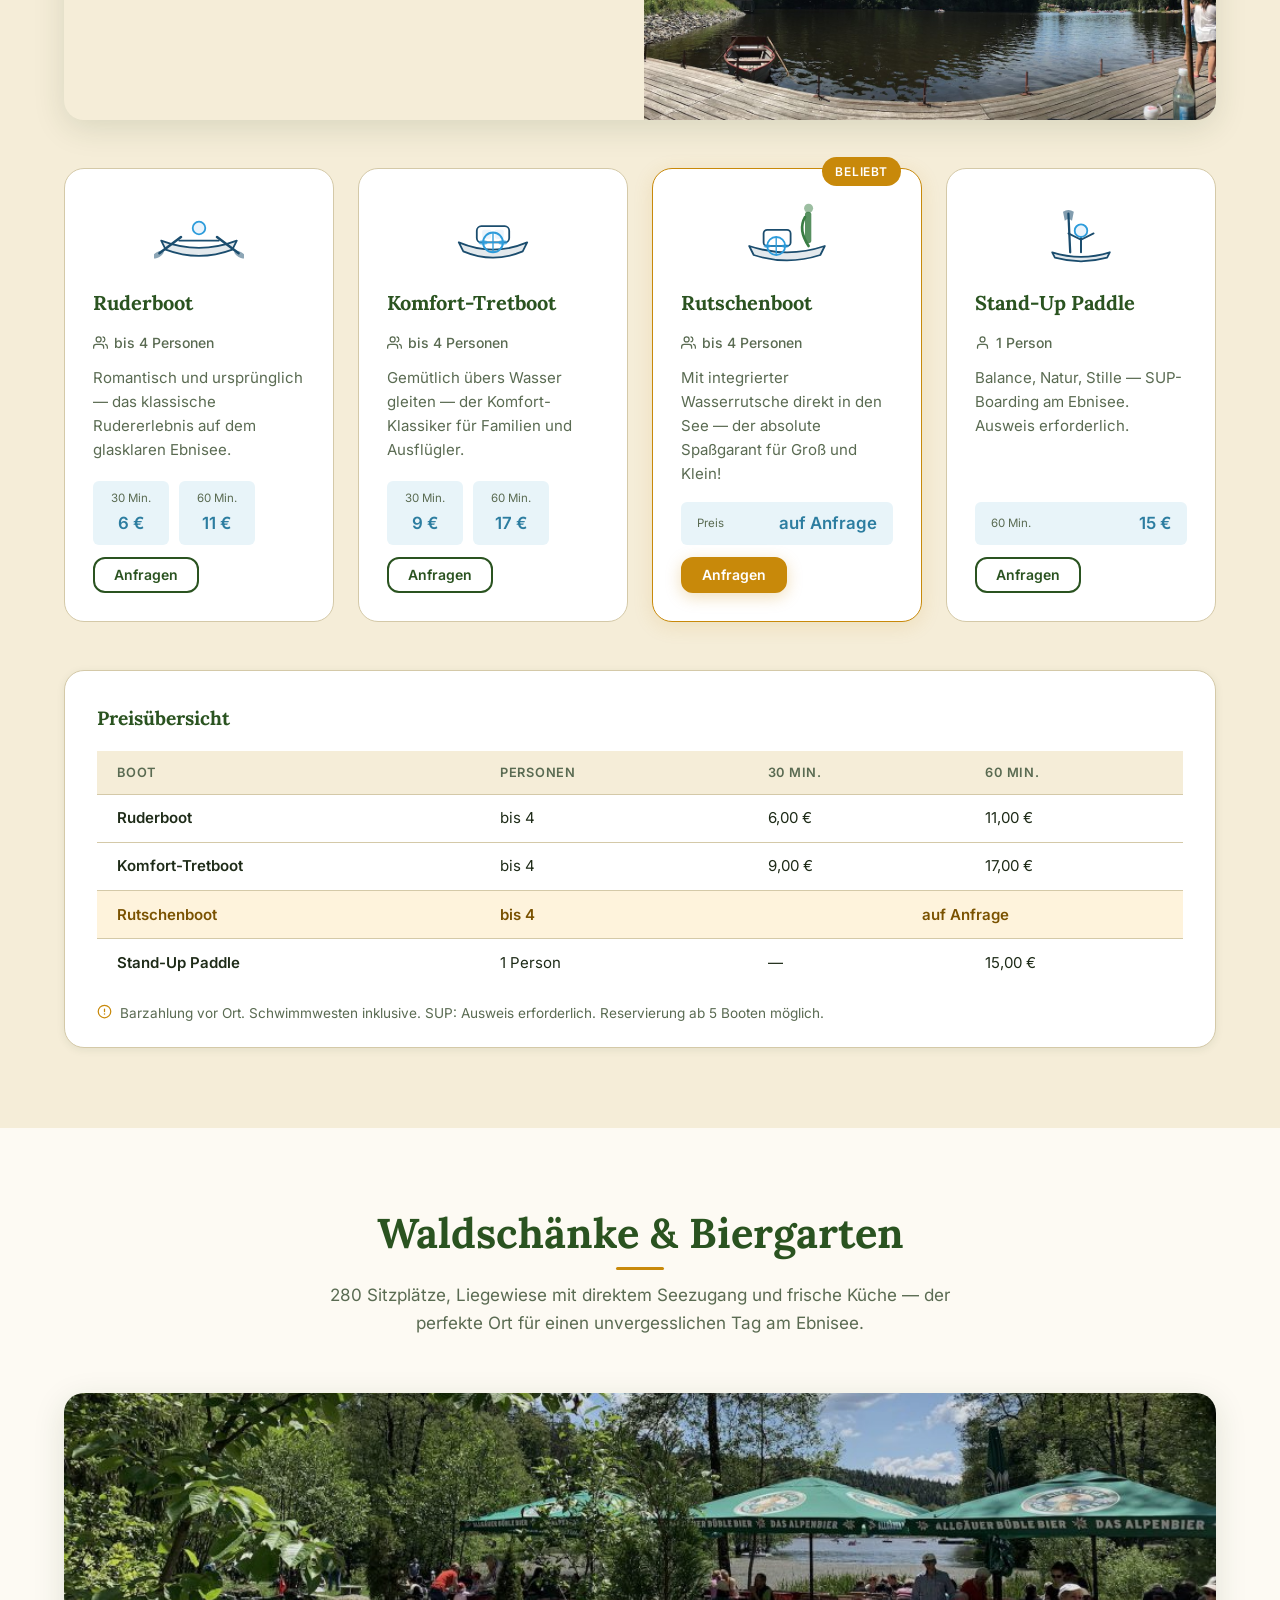
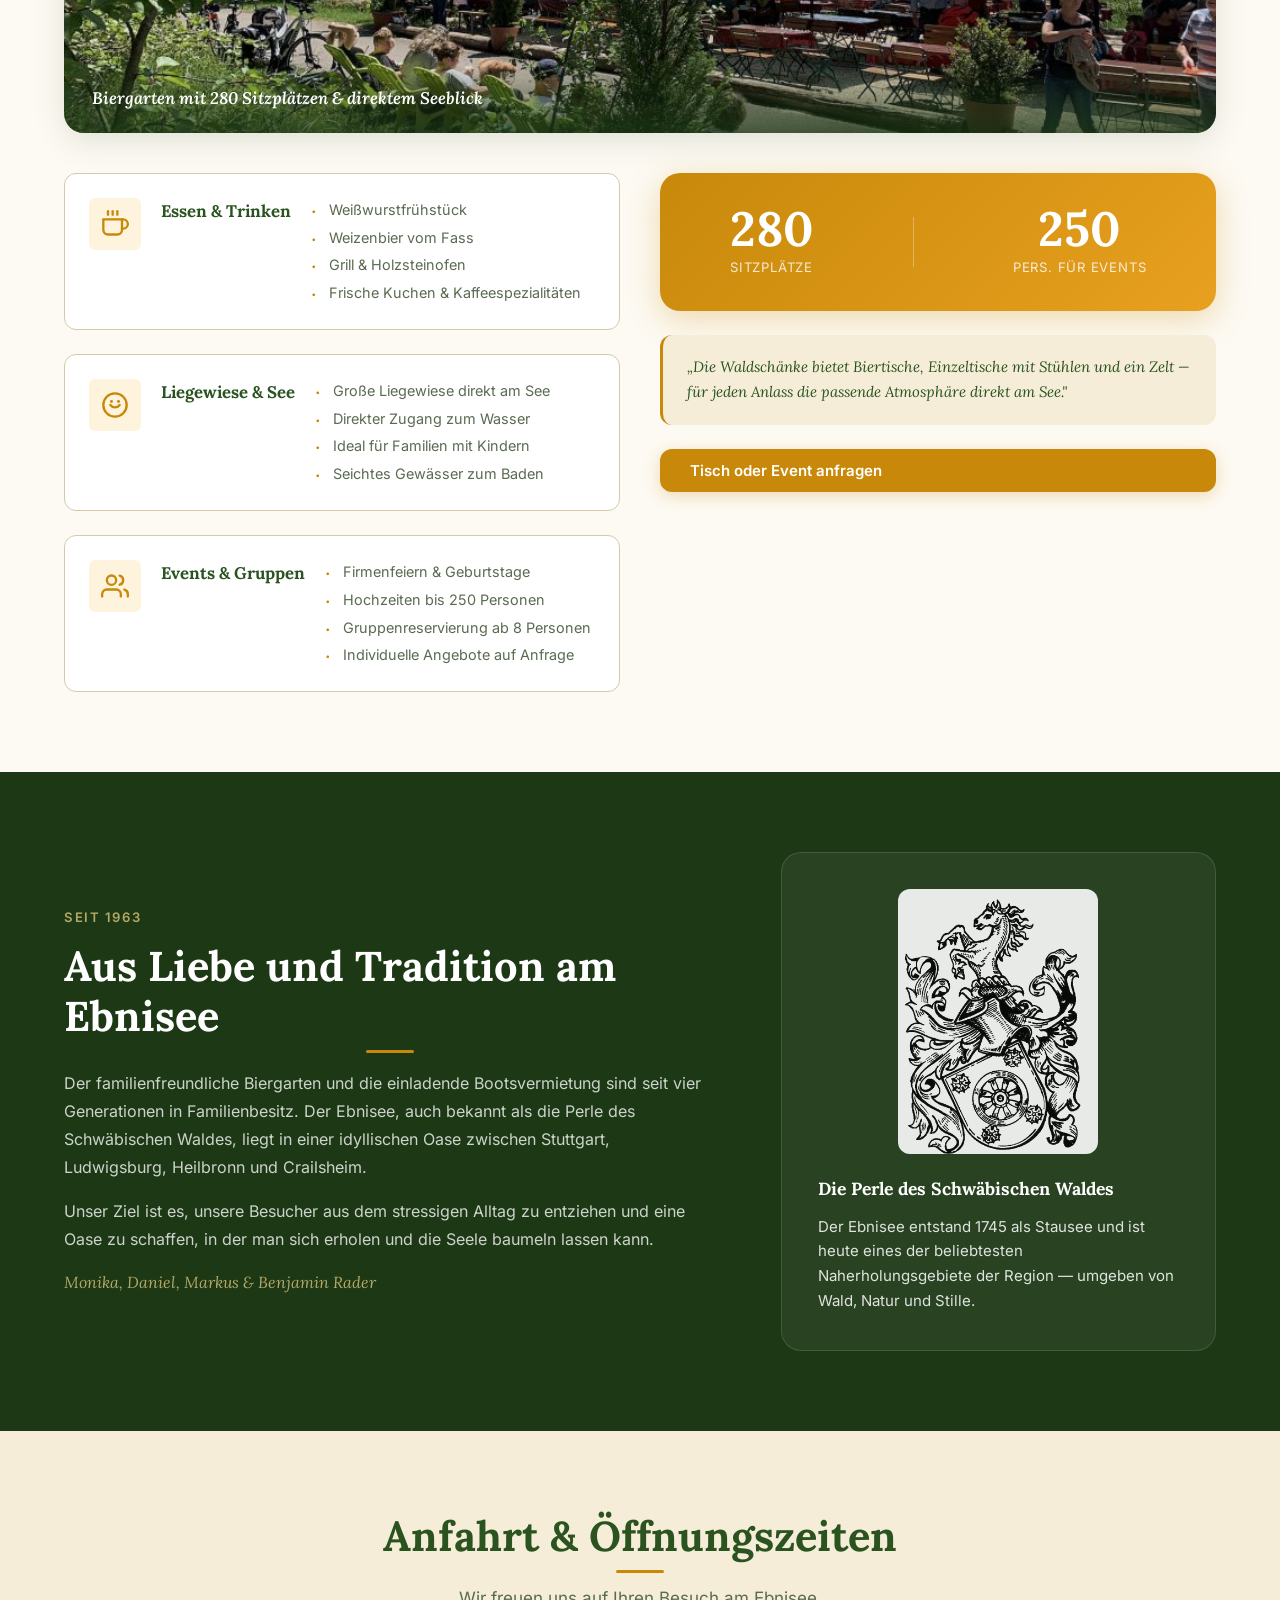
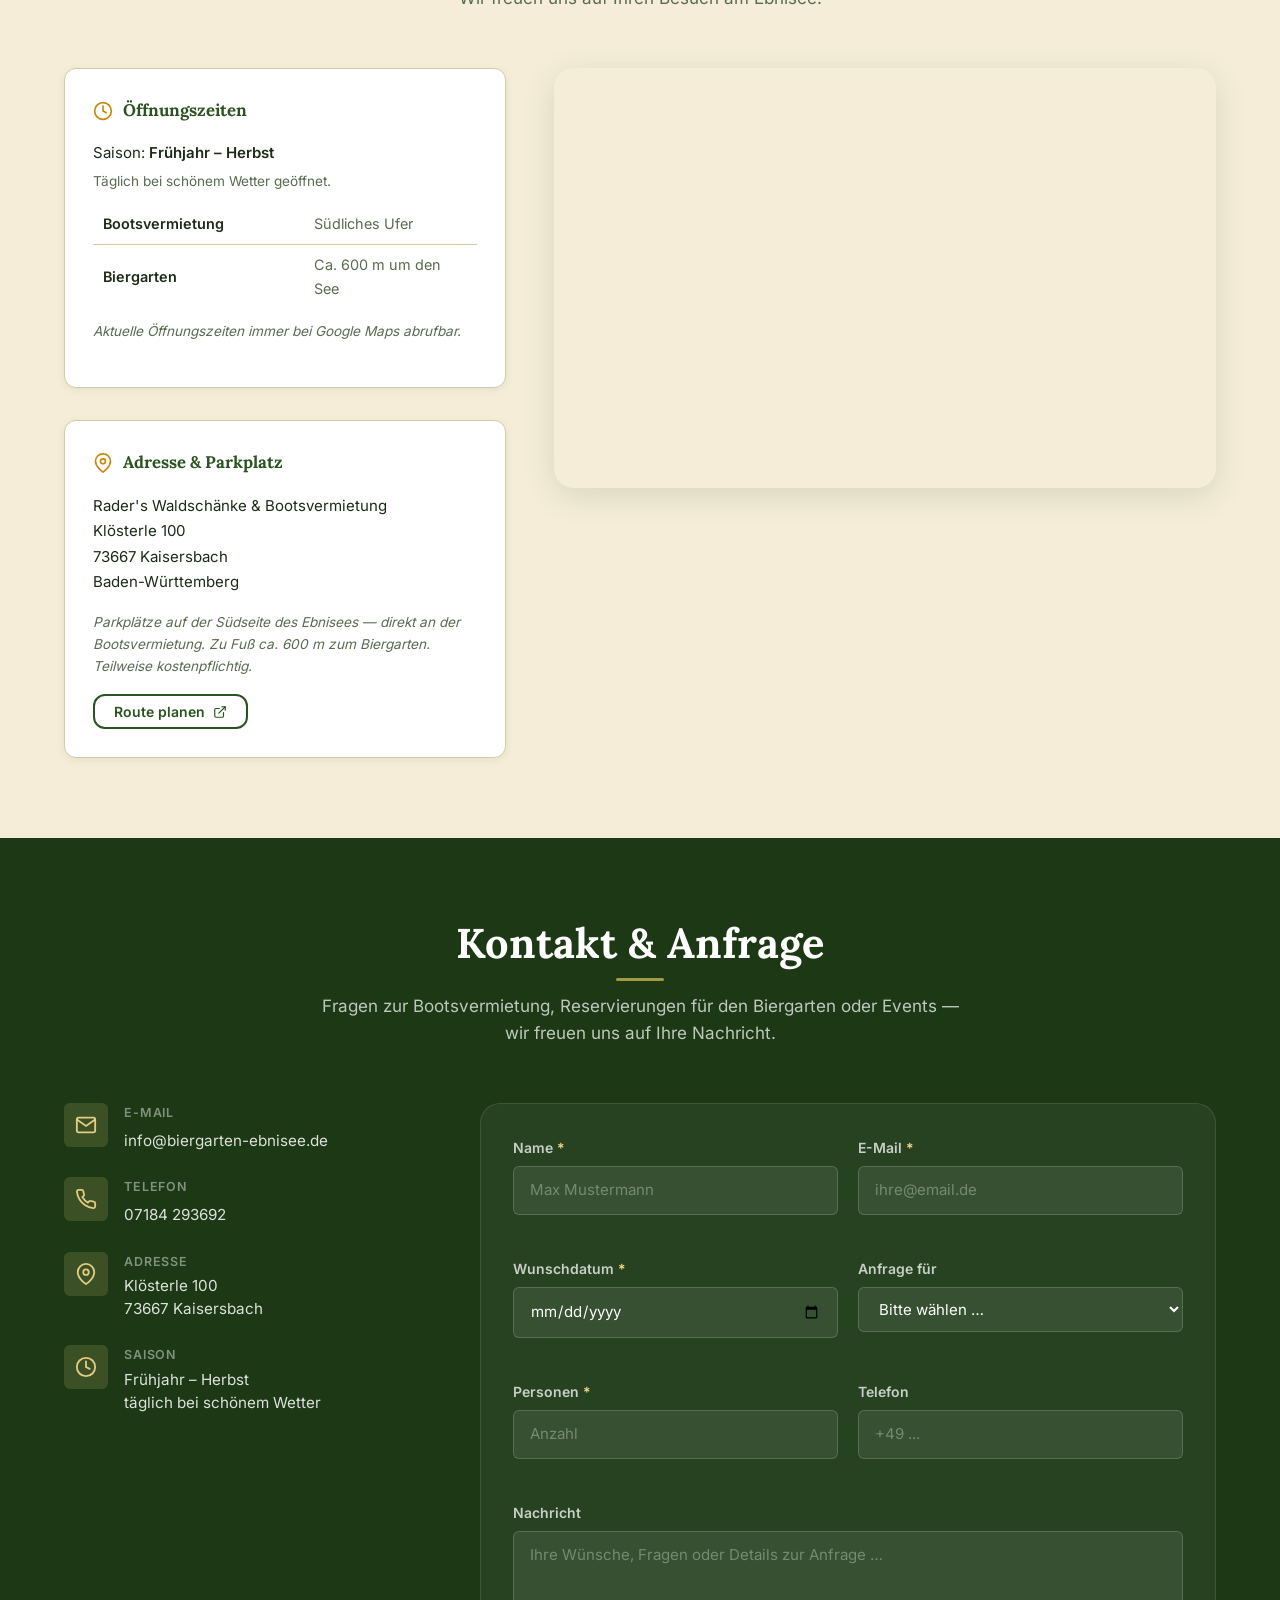
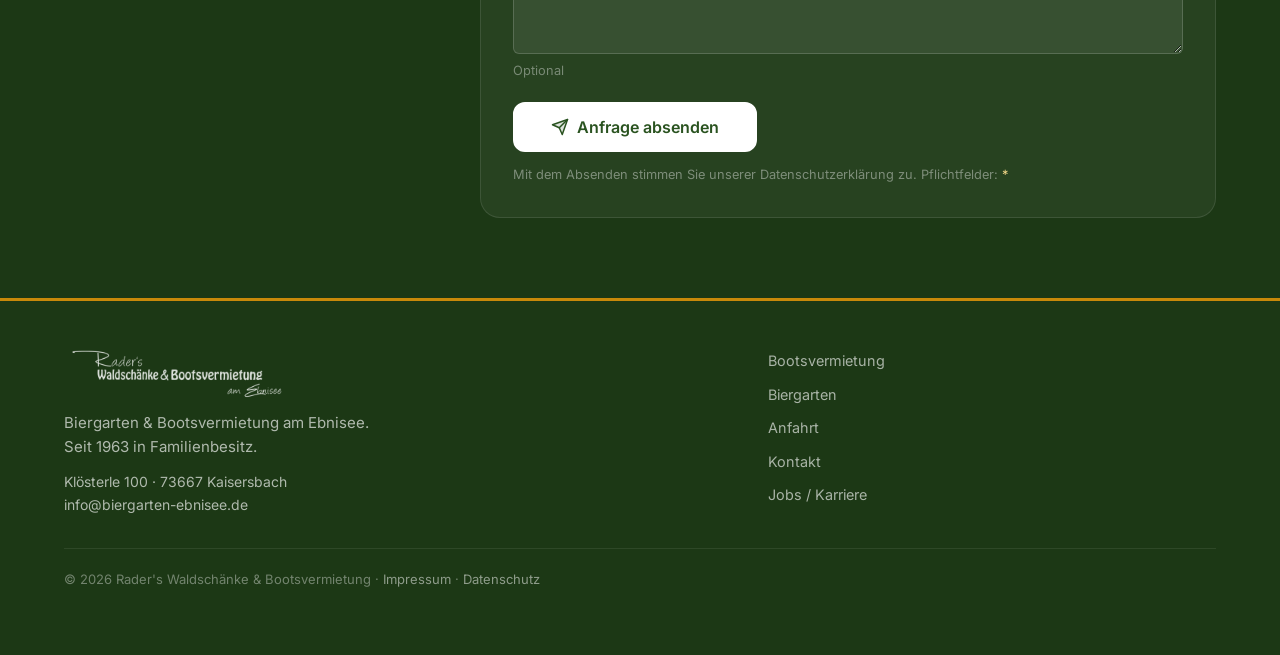
==== commit 920bcfc9: "Add Impressum/Datenschutz pages, self-host fonts, wire up real contact form - Impressum + Datenschut" ====
--- a/index.html
+++ b/index.html
@@ -6,10 +6,7 @@
   <meta name="description" content="Rader's Waldschänke & Bootsvermietung am Ebnisee in Kaisersbach – Biergarten, Tretboote, Ruderboote, Rutschenboote und Stand-Up Paddle. Familienbesitz seit 1963.">
   <title>Rader's Waldschänke &amp; Bootsvermietung – Ebnisee Kaisersbach</title>
 
-  <link rel="preconnect" href="https://fonts.googleapis.com">
-  <link rel="preconnect" href="https://fonts.gstatic.com" crossorigin>
-  <link href="https://fonts.googleapis.com/css2?family=Lora:ital,wght@0,400;0,600;0,700;1,400;1,600&family=Inter:wght@400;500;600&display=swap" rel="stylesheet">
-
+  <link rel="stylesheet" href="css/fonts.css">
   <link rel="stylesheet" href="css/style.css">
 
   <meta property="og:title" content="Rader's Waldschänke & Bootsvermietung am Ebnisee">
@@ -543,6 +540,15 @@
                 <a href="mailto:info@biergarten-ebnisee.de" id="contact-email-link" class="contact-item__value">info@biergarten-ebnisee.de</a>
               </div>
             </div>
+            <div class="contact-item" id="contact-phone-item" hidden>
+              <span class="contact-item__icon" aria-hidden="true">
+                <svg width="22" height="22" viewBox="0 0 24 24" fill="none"><path d="M22 16.92v3a2 2 0 0 1-2.18 2 19.79 19.79 0 0 1-8.63-3.07 19.5 19.5 0 0 1-6-6 19.79 19.79 0 0 1-3.07-8.67A2 2 0 0 1 4.11 2h3a2 2 0 0 1 2 1.72c.127.96.362 1.903.7 2.81a2 2 0 0 1-.45 2.11L8.09 9.91a16 16 0 0 0 6 6l1.27-1.27a2 2 0 0 1 2.11-.45c.907.338 1.85.573 2.81.7A2 2 0 0 1 22 16.92z" stroke="currentColor" stroke-width="2"/></svg>
+              </span>
+              <div>
+                <p class="contact-item__label">Telefon</p>
+                <a href="#" id="contact-phone-link" class="contact-item__value"></a>
+              </div>
+            </div>
             <div class="contact-item">
               <span class="contact-item__icon" aria-hidden="true">
                 <svg width="22" height="22" viewBox="0 0 24 24" fill="none"><path d="M21 10c0 7-9 13-9 13s-9-6-9-13a9 9 0 0 1 18 0z" stroke="currentColor" stroke-width="2"/><circle cx="12" cy="10" r="3" stroke="currentColor" stroke-width="2"/></svg>
@@ -662,7 +668,7 @@
       </nav>
       <p class="footer__legal">
         © <span id="footer-year"></span> Rader's Waldschänke &amp; Bootsvermietung ·
-        <a href="#">Impressum</a> · <a href="#">Datenschutz</a>
+        <a href="impressum.html">Impressum</a> · <a href="datenschutz.html">Datenschutz</a>
       </p>
     </div>
   </footer>
--- a/css/fonts.css
+++ b/css/fonts.css
@@ -0,0 +1,77 @@
+/* ============================================================
+   fonts.css — selbst gehostete Schriftarten (Lora, Inter)
+   ------------------------------------------------------------
+   Ersetzt das Nachladen von Google Fonts (fonts.googleapis.com /
+   fonts.gstatic.com). Dateien liegen lokal in assets/fonts/ –
+   dadurch keine Verbindung zu Google-Servern und keine
+   Übertragung der Besucher-IP an Dritte (siehe Datenschutzerklärung).
+
+   Herkunft: fonts.google.com/specimen/Lora und /specimen/Inter,
+   Lizenz: SIL Open Font License 1.1 (beide Familien).
+   Es handelt sich um Variable Fonts – eine Datei deckt mehrere
+   Schriftschnitte ab, daher zeigen mehrere @font-face-Regeln auf
+   dieselbe lokale Datei.
+   Subset: "latin" (deckt auch deutsche Umlaute/ß ab, U+0000–00FF).
+   ============================================================ */
+
+/* Inter – Body-Schrift (400, 500, 600 / normal) */
+@font-face {
+  font-family: 'Inter';
+  font-style: normal;
+  font-weight: 400;
+  font-display: swap;
+  src: url('../assets/fonts/inter-latin.woff2') format('woff2');
+}
+@font-face {
+  font-family: 'Inter';
+  font-style: normal;
+  font-weight: 500;
+  font-display: swap;
+  src: url('../assets/fonts/inter-latin.woff2') format('woff2');
+}
+@font-face {
+  font-family: 'Inter';
+  font-style: normal;
+  font-weight: 600;
+  font-display: swap;
+  src: url('../assets/fonts/inter-latin.woff2') format('woff2');
+}
+
+/* Lora – Überschriften-Schrift (400, 600, 700 / normal) */
+@font-face {
+  font-family: 'Lora';
+  font-style: normal;
+  font-weight: 400;
+  font-display: swap;
+  src: url('../assets/fonts/lora-latin-normal.woff2') format('woff2');
+}
+@font-face {
+  font-family: 'Lora';
+  font-style: normal;
+  font-weight: 600;
+  font-display: swap;
+  src: url('../assets/fonts/lora-latin-normal.woff2') format('woff2');
+}
+@font-face {
+  font-family: 'Lora';
+  font-style: normal;
+  font-weight: 700;
+  font-display: swap;
+  src: url('../assets/fonts/lora-latin-normal.woff2') format('woff2');
+}
+
+/* Lora – kursiv (400, 600 / italic) */
+@font-face {
+  font-family: 'Lora';
+  font-style: italic;
+  font-weight: 400;
+  font-display: swap;
+  src: url('../assets/fonts/lora-latin-italic.woff2') format('woff2');
+}
+@font-face {
+  font-family: 'Lora';
+  font-style: italic;
+  font-weight: 600;
+  font-display: swap;
+  src: url('../assets/fonts/lora-latin-italic.woff2') format('woff2');
+}
--- a/css/style.css
+++ b/css/style.css
@@ -1141,6 +1141,93 @@
   margin: 0 auto 1.25rem;
   filter: brightness(1.05) contrast(0.95);
   opacity: 0.92;
+}
+
+/* ── Impressum / Datenschutz (rechtliche Seiten) ──────────
+   Diese Seiten teilen sich Nav/Footer mit index.html, bekommen
+   aber einen eigenen, schmaleren Lesebereich für Fließtext. ── */
+.legal-page { padding-top: calc(var(--nav-h) + 2.5rem); }
+
+.legal-content {
+  max-width: 760px;
+  margin: 0 auto;
+}
+
+.legal-back {
+  margin-bottom: 2rem;
+}
+
+.legal-content h1 {
+  font-family: 'Lora', serif;
+  font-size: clamp(1.9rem, 4vw, 2.6rem);
+  font-weight: 700;
+  color: var(--color-primary);
+  line-height: 1.2;
+  margin-bottom: 0.5rem;
+}
+
+.legal-updated {
+  font-size: 0.9rem;
+  color: var(--color-text-light);
+  font-style: italic;
+  margin-bottom: 2rem;
+}
+
+.legal-content h2 {
+  font-family: 'Lora', serif;
+  font-size: 1.3rem;
+  font-weight: 700;
+  color: var(--color-primary);
+  margin-top: 2.25rem;
+  margin-bottom: 0.75rem;
+  padding-bottom: 0.4rem;
+  border-bottom: 2px solid var(--color-border);
+}
+.legal-content h2:first-of-type { margin-top: 1.5rem; }
+
+.legal-content h3 {
+  font-size: 1.05rem;
+  font-weight: 700;
+  color: var(--color-text);
+  margin-top: 1.25rem;
+  margin-bottom: 0.5rem;
+}
+
+.legal-content p {
+  margin-bottom: 1rem;
+  color: var(--color-text);
+}
+
+.legal-content a { color: var(--color-lake); text-decoration: underline; }
+.legal-content a:hover { color: var(--color-primary); }
+
+.legal-address {
+  background: var(--color-white);
+  border: 1.5px solid var(--color-border);
+  border-radius: var(--radius-md);
+  padding: 1.25rem 1.5rem;
+  margin-bottom: 1.5rem;
+  line-height: 1.7;
+}
+
+/* Deutlich sichtbarer Platzhalter für fehlende/unsichere Angaben.
+   Bewusst auffällig gestaltet, damit er vor dem echten Go-Live
+   garantiert bemerkt und ausgefüllt/geprüft wird. */
+.legal-placeholder {
+  display: inline-block;
+  background: #FFF3CD;
+  border: 2px dashed var(--color-error);
+  color: #7A1F1F;
+  font-weight: 700;
+  font-size: 0.875rem;
+  line-height: 1.5;
+  padding: 0.2rem 0.65rem;
+  border-radius: var(--radius-sm);
+}
+.legal-placeholder--block {
+  display: block;
+  margin-top: 0.5rem;
+  padding: 0.85rem 1.1rem;
 }
 
 /* ── Responsive ─────────────────────────────────────────── */
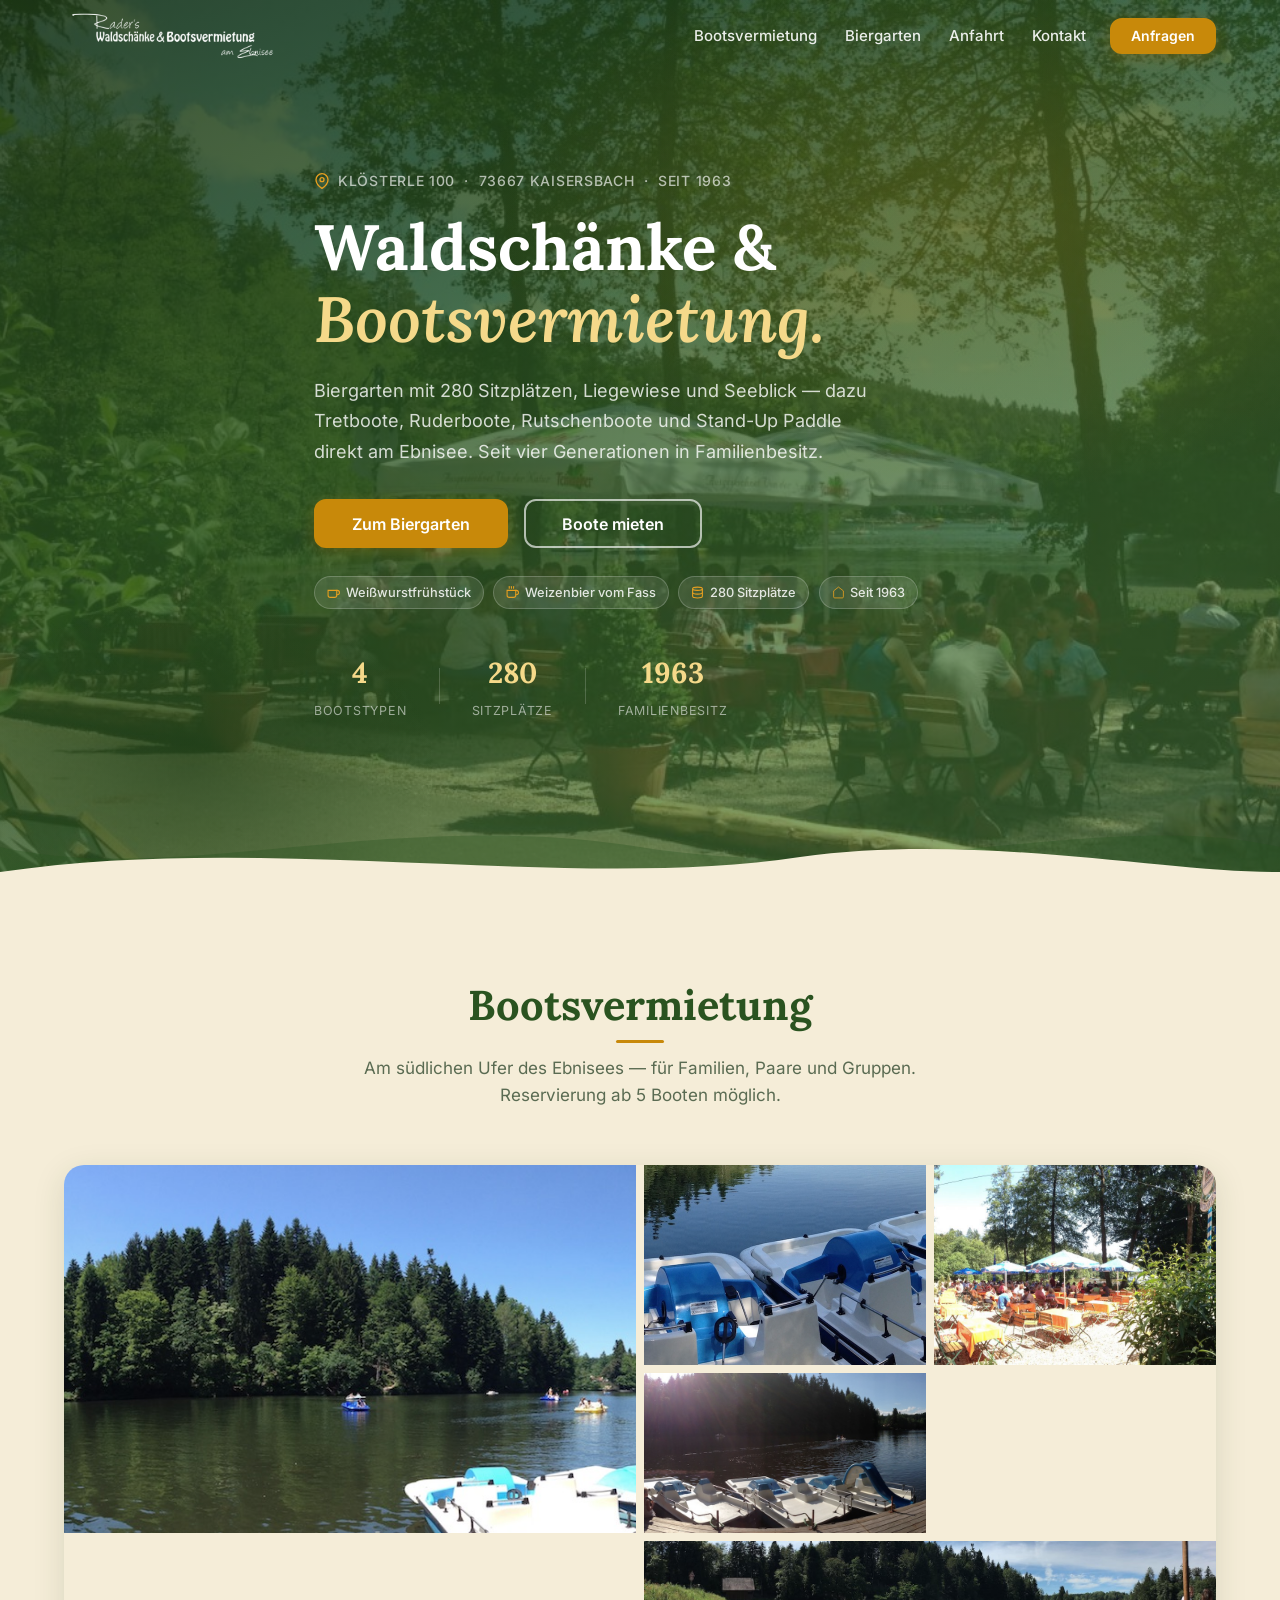
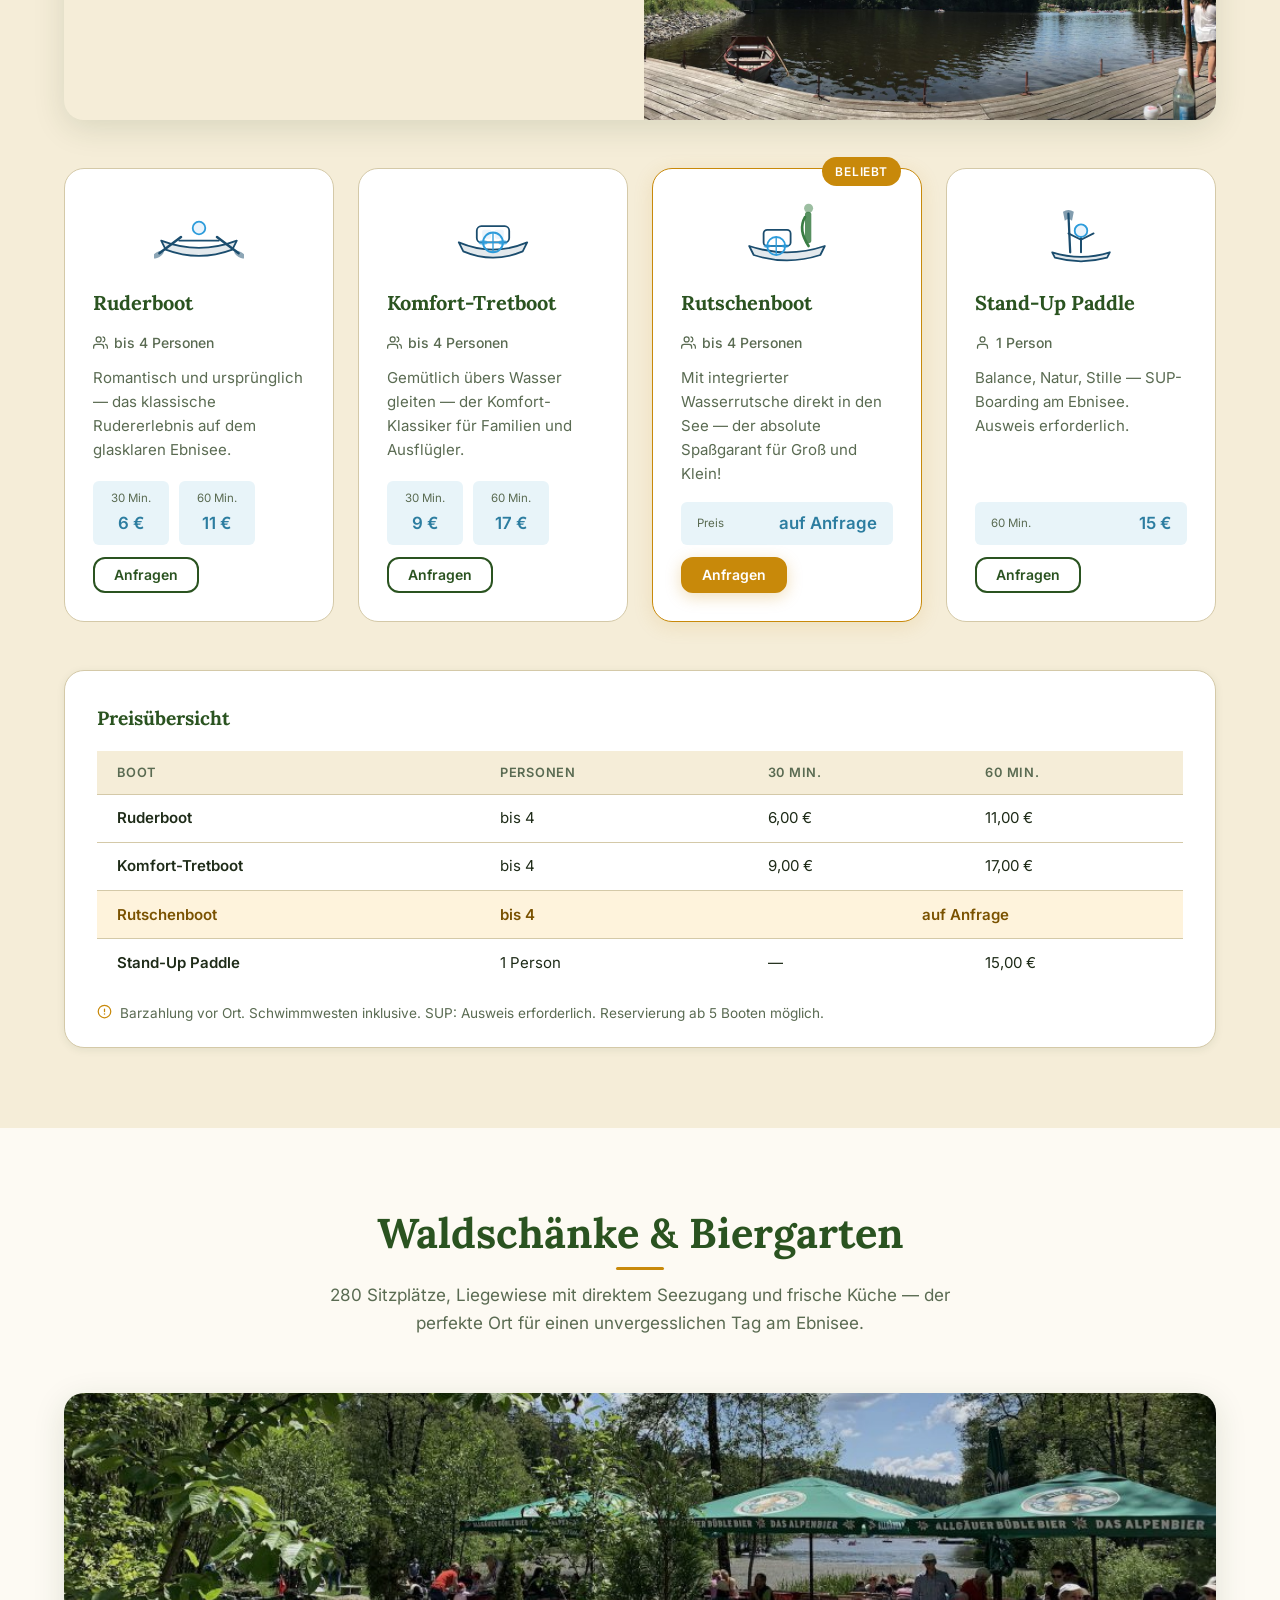
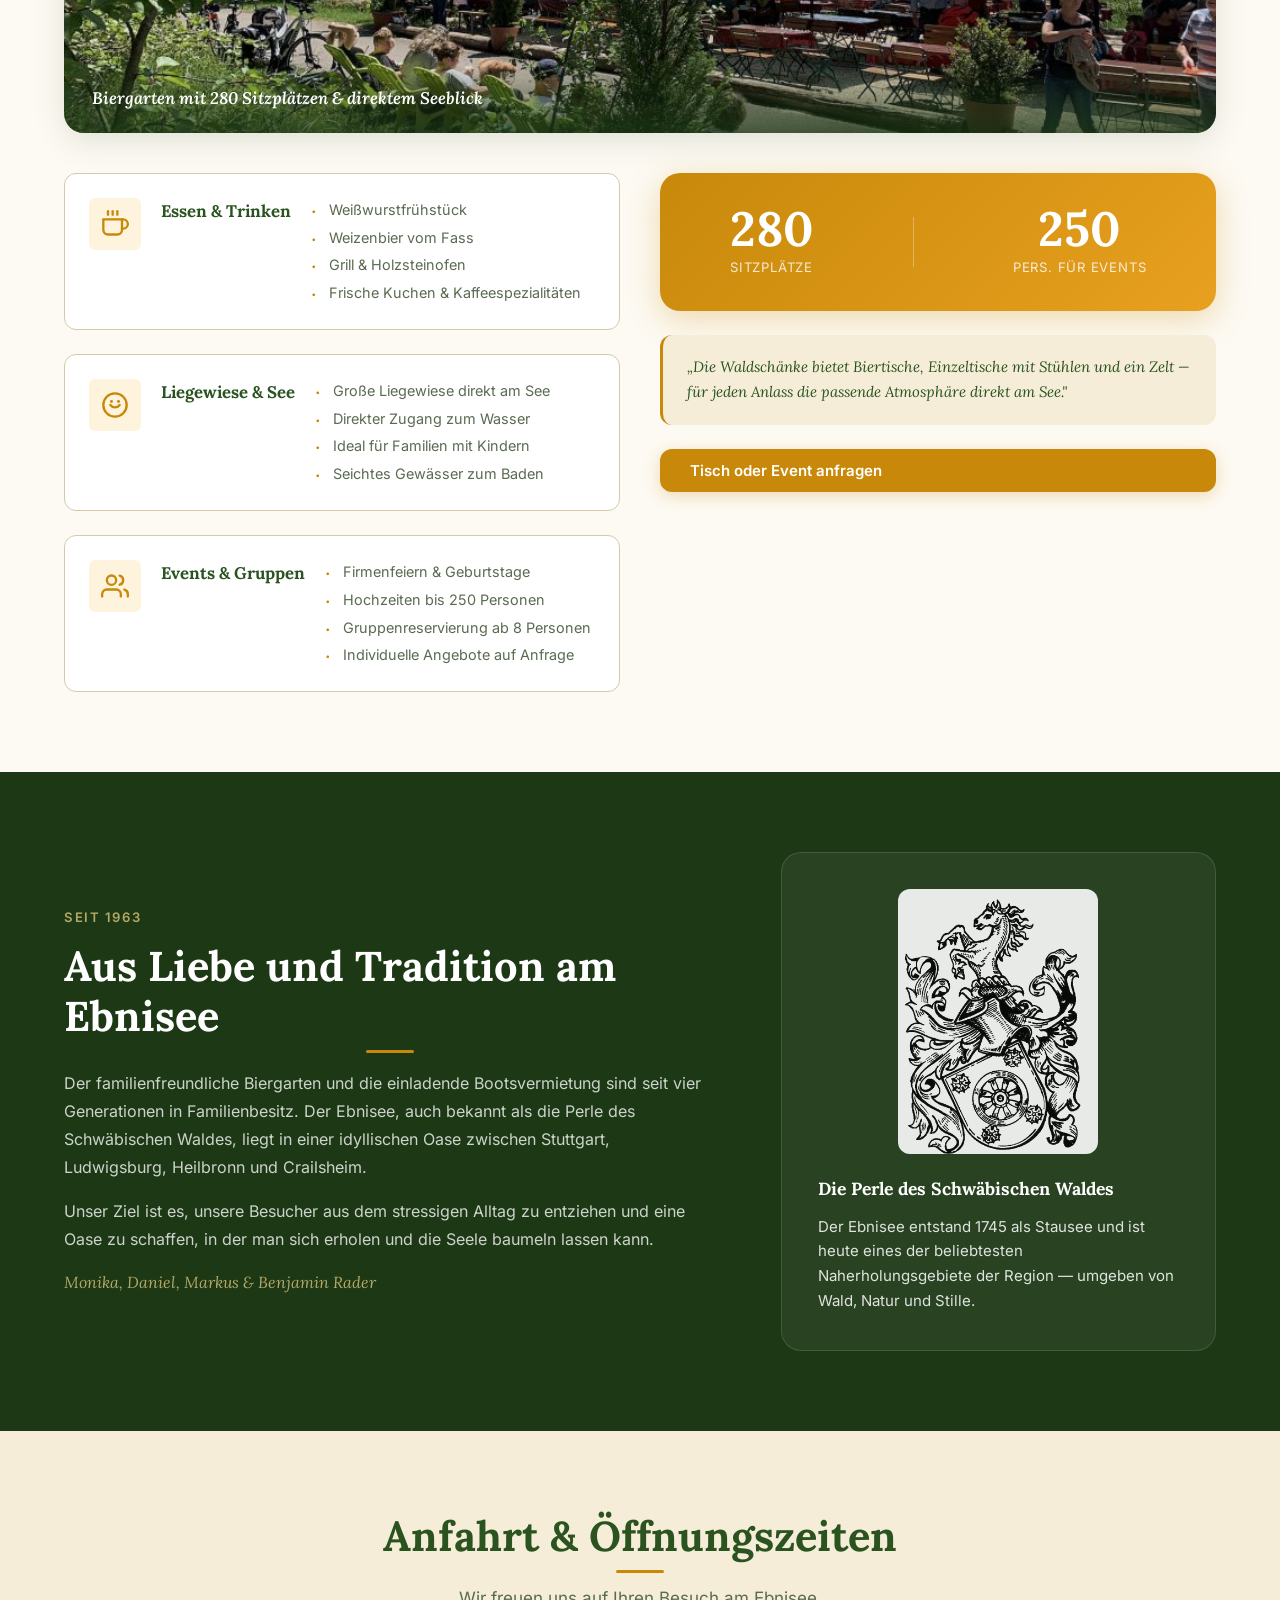
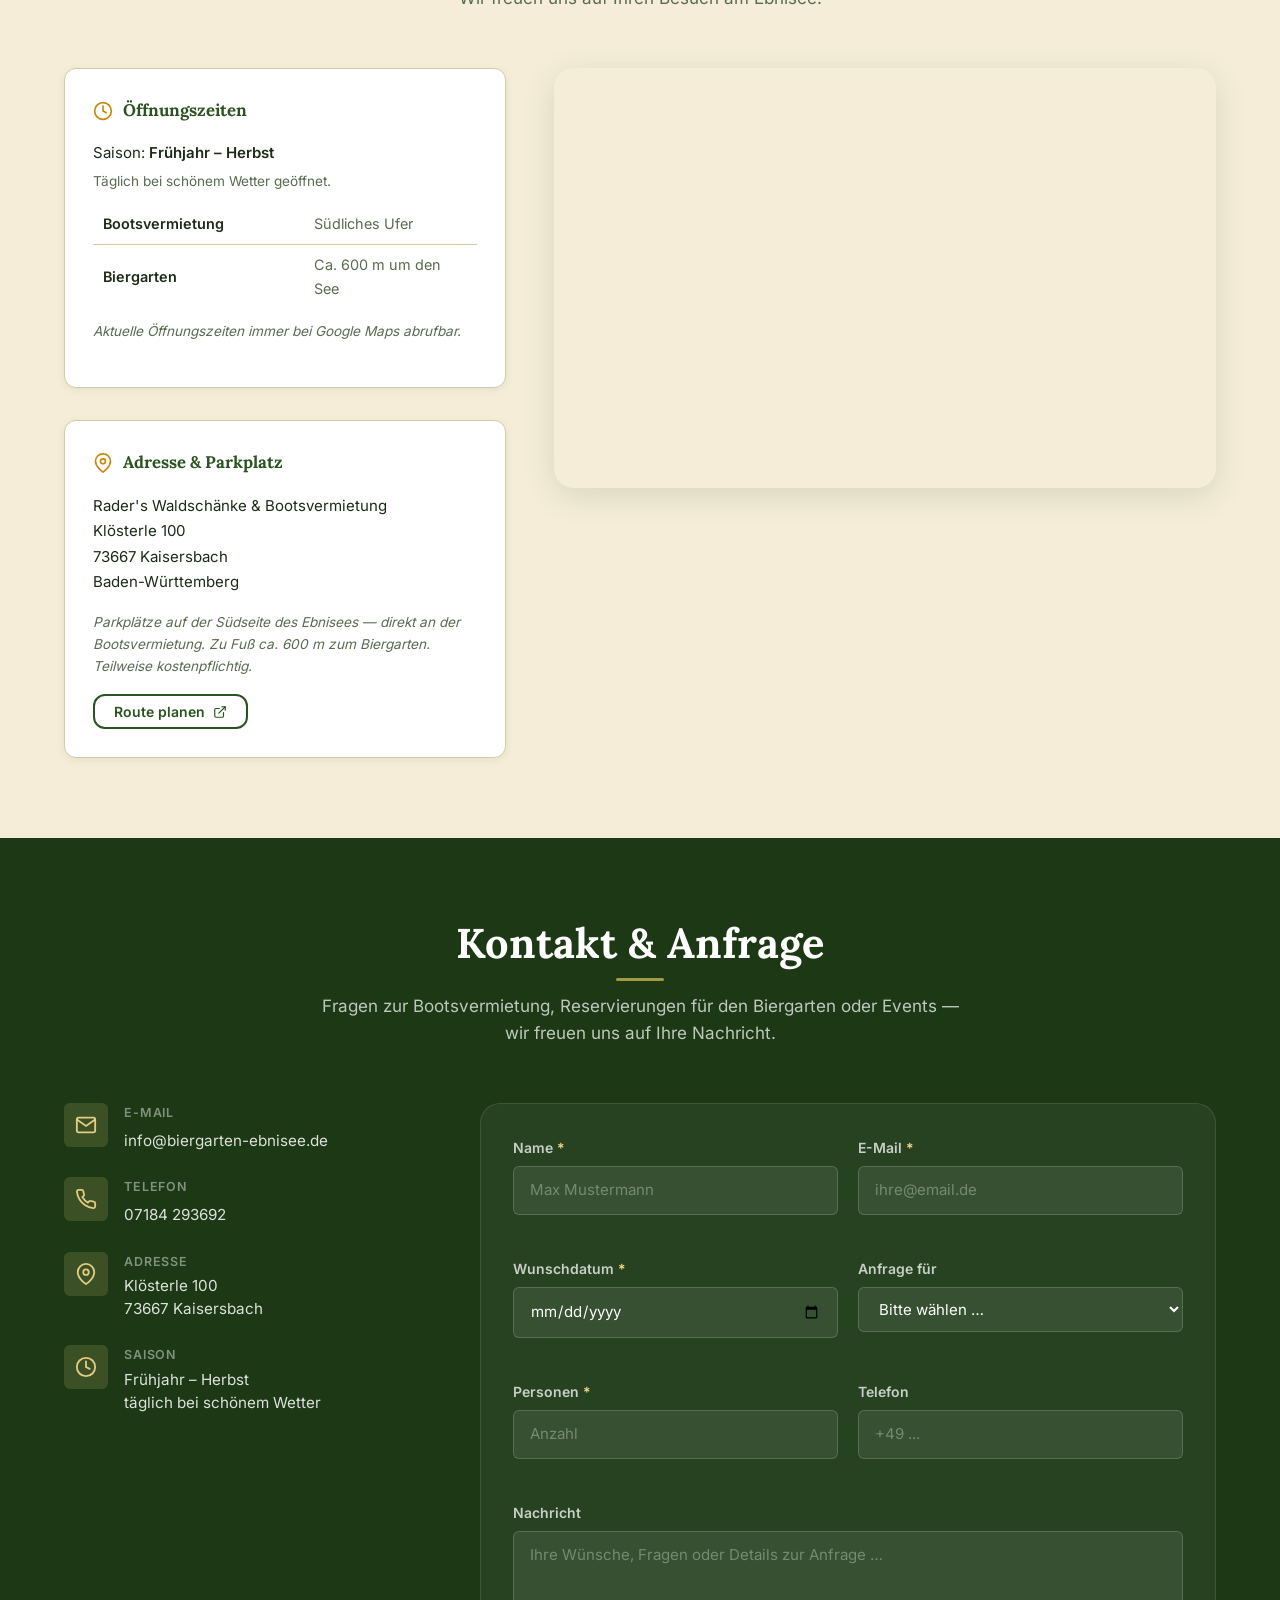
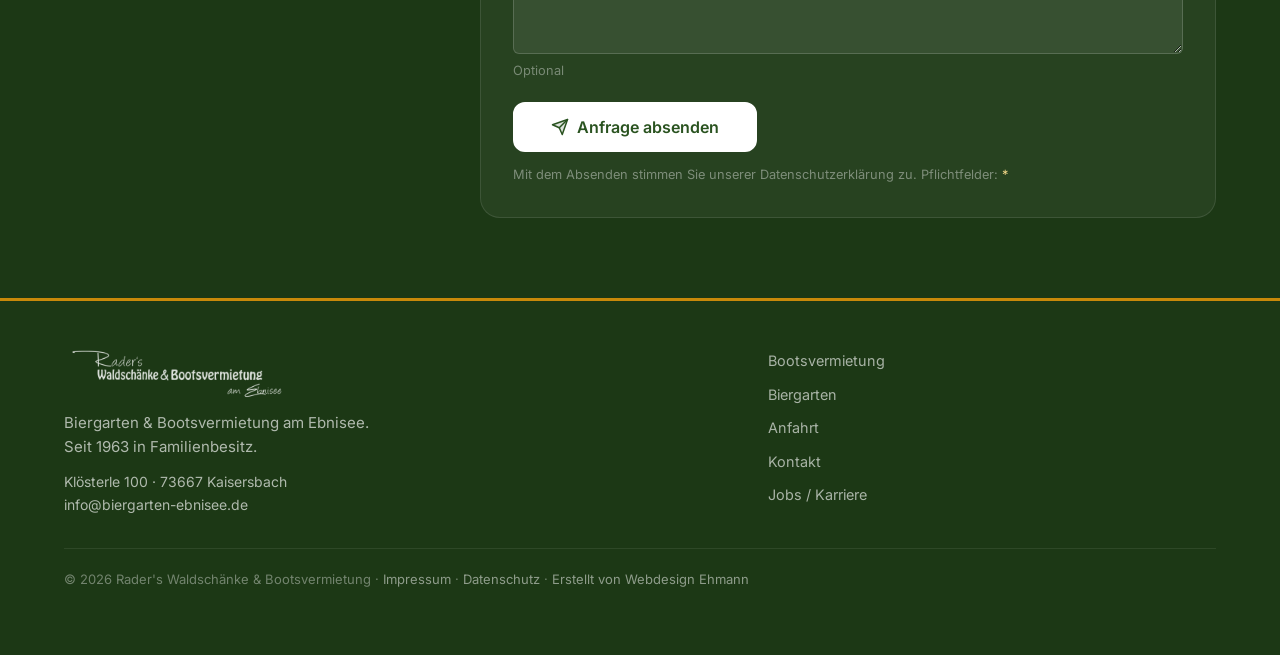
==== commit a22b8cfd: "Add footer credit link to Webdesign Ehmann" ====
--- a/index.html
+++ b/index.html
@@ -489,11 +489,11 @@
                 Baden-Württemberg
               </address>
               <p class="info-block__hint">Parkplätze auf der Südseite des Ebnisees — direkt an der Bootsvermietung. Zu Fuß ca. 600 m zum Biergarten. Teilweise kostenpflichtig.</p>
-              <a href="https://www.openstreetmap.org/?mlat=48.919635&amp;mlon=9.610907#map=15/48.919635/9.610907"
+              <a href="https://www.google.com/maps/dir/?api=1&amp;destination=48.919635,9.610907"
                  class="btn btn--outline btn--sm"
                  target="_blank"
                  rel="noopener noreferrer"
-                 aria-label="Route zum Ebnisee auf OpenStreetMap öffnen (neues Fenster)">
+                 aria-label="Route zum Ebnisee auf Google Maps öffnen (neues Fenster)">
                 Route planen
                 <svg width="14" height="14" viewBox="0 0 24 24" fill="none" aria-hidden="true"><path d="M18 13v6a2 2 0 0 1-2 2H5a2 2 0 0 1-2-2V8a2 2 0 0 1 2-2h6" stroke="currentColor" stroke-width="2" stroke-linecap="round"/><polyline points="15 3 21 3 21 9" stroke="currentColor" stroke-width="2" stroke-linecap="round" stroke-linejoin="round"/><line x1="10" y1="14" x2="21" y2="3" stroke="currentColor" stroke-width="2" stroke-linecap="round"/></svg>
               </a>
@@ -504,12 +504,12 @@
           <div class="anfahrt-map reveal">
             <iframe
               title="Karte: Ebnisee, Kaisersbach"
-              src="https://www.openstreetmap.org/export/embed.html?bbox=9.5859%2C48.8946%2C9.6359%2C48.9446&layer=mapnik&marker=48.9196%2C9.6109"
+              src="https://www.google.com/maps?q=48.919635,9.610907&z=15&output=embed"
               width="100%"
               height="420"
               loading="lazy"
               referrerpolicy="no-referrer-when-downgrade"
-              aria-label="OpenStreetMap: Lage des Ebnisee in Kaisersbach">
+              aria-label="Google Maps: Lage des Ebnisee in Kaisersbach">
             </iframe>
           </div>
 
@@ -664,11 +664,12 @@
         <a href="#biergarten">Biergarten</a>
         <a href="#anfahrt">Anfahrt</a>
         <a href="#kontakt">Kontakt</a>
-        <a href="mailto:bewerbung@biergarten-ebnisee.de">Jobs / Karriere</a>
+        <a href="jobs.html">Jobs / Karriere</a>
       </nav>
       <p class="footer__legal">
         © <span id="footer-year"></span> Rader's Waldschänke &amp; Bootsvermietung ·
-        <a href="impressum.html">Impressum</a> · <a href="datenschutz.html">Datenschutz</a>
+        <a href="impressum.html">Impressum</a> · <a href="datenschutz.html">Datenschutz</a> ·
+        <a href="https://www.webdesign-ehmann.de" target="_blank" rel="noopener">Erstellt von Webdesign Ehmann</a>
       </p>
     </div>
   </footer>
--- a/css/style.css
+++ b/css/style.css
@@ -1200,6 +1200,17 @@
 
 .legal-content a { color: var(--color-lake); text-decoration: underline; }
 .legal-content a:hover { color: var(--color-primary); }
+
+.legal-list { margin: 0 0 1rem; display: flex; flex-direction: column; gap: 0.4rem; }
+.legal-list li { padding-left: 1.1rem; position: relative; color: var(--color-text); }
+.legal-list li::before {
+  content: '·';
+  position: absolute;
+  left: 0;
+  color: var(--color-amber);
+  font-weight: 700;
+  font-size: 1.2em;
+}
 
 .legal-address {
   background: var(--color-white);
@@ -1288,6 +1299,9 @@
     color: #fff;
     background: rgba(255,255,255,0.12);
   }
+  .nav--scrolled .nav__link { color: rgba(255,255,255,0.9); background: none; }
+  .nav--scrolled .nav__link:hover,
+  .nav--scrolled .nav__link--active { color: #fff; background: rgba(255,255,255,0.12); }
   .nav__cta {
     margin: 1rem 0 0;
     width: auto;
@@ -1302,8 +1316,35 @@
 
   .form-row           { grid-template-columns: 1fr; }
   .hero__cta-group    { flex-direction: column; align-items: flex-start; }
+
+  /* Icon + Titel + Liste passen auf schmalen Bildschirmen nicht mehr
+     nebeneinander in eine Reihe (der Titel wird auf eine unangenehm
+     schmale, umgebrochene Spalte gequetscht) - stattdessen Icon und
+     Titel zentriert stapeln, Liste darunter volle Breite. */
+  .feature-card {
+    flex-direction: column;
+    align-items: center;
+    text-align: center;
+  }
+  .feature-card__title { margin-bottom: 0.75rem; }
+  .feature-card__list {
+    width: 100%;
+    text-align: left;
+  }
   .boats-grid         { grid-template-columns: 1fr 1fr; }
   .hero__badges       { display: none; }
+}
+
+@media (max-width: 640px) {
+  .price-table-wrap { padding: 1.5rem 1rem 1.25rem; }
+  .price-table { min-width: 0; font-size: 0.8rem; }
+  .price-table th, .price-table td { padding: 0.5rem 0.4rem; }
+}
+
+@media (max-width: 340px) {
+  .price-table-wrap { padding: 1.25rem 0.5rem 1rem; }
+  .price-table { font-size: 0.7rem; }
+  .price-table th, .price-table td { padding: 0.4rem 0.2rem; }
 }
 
 @media (max-width: 480px) {
